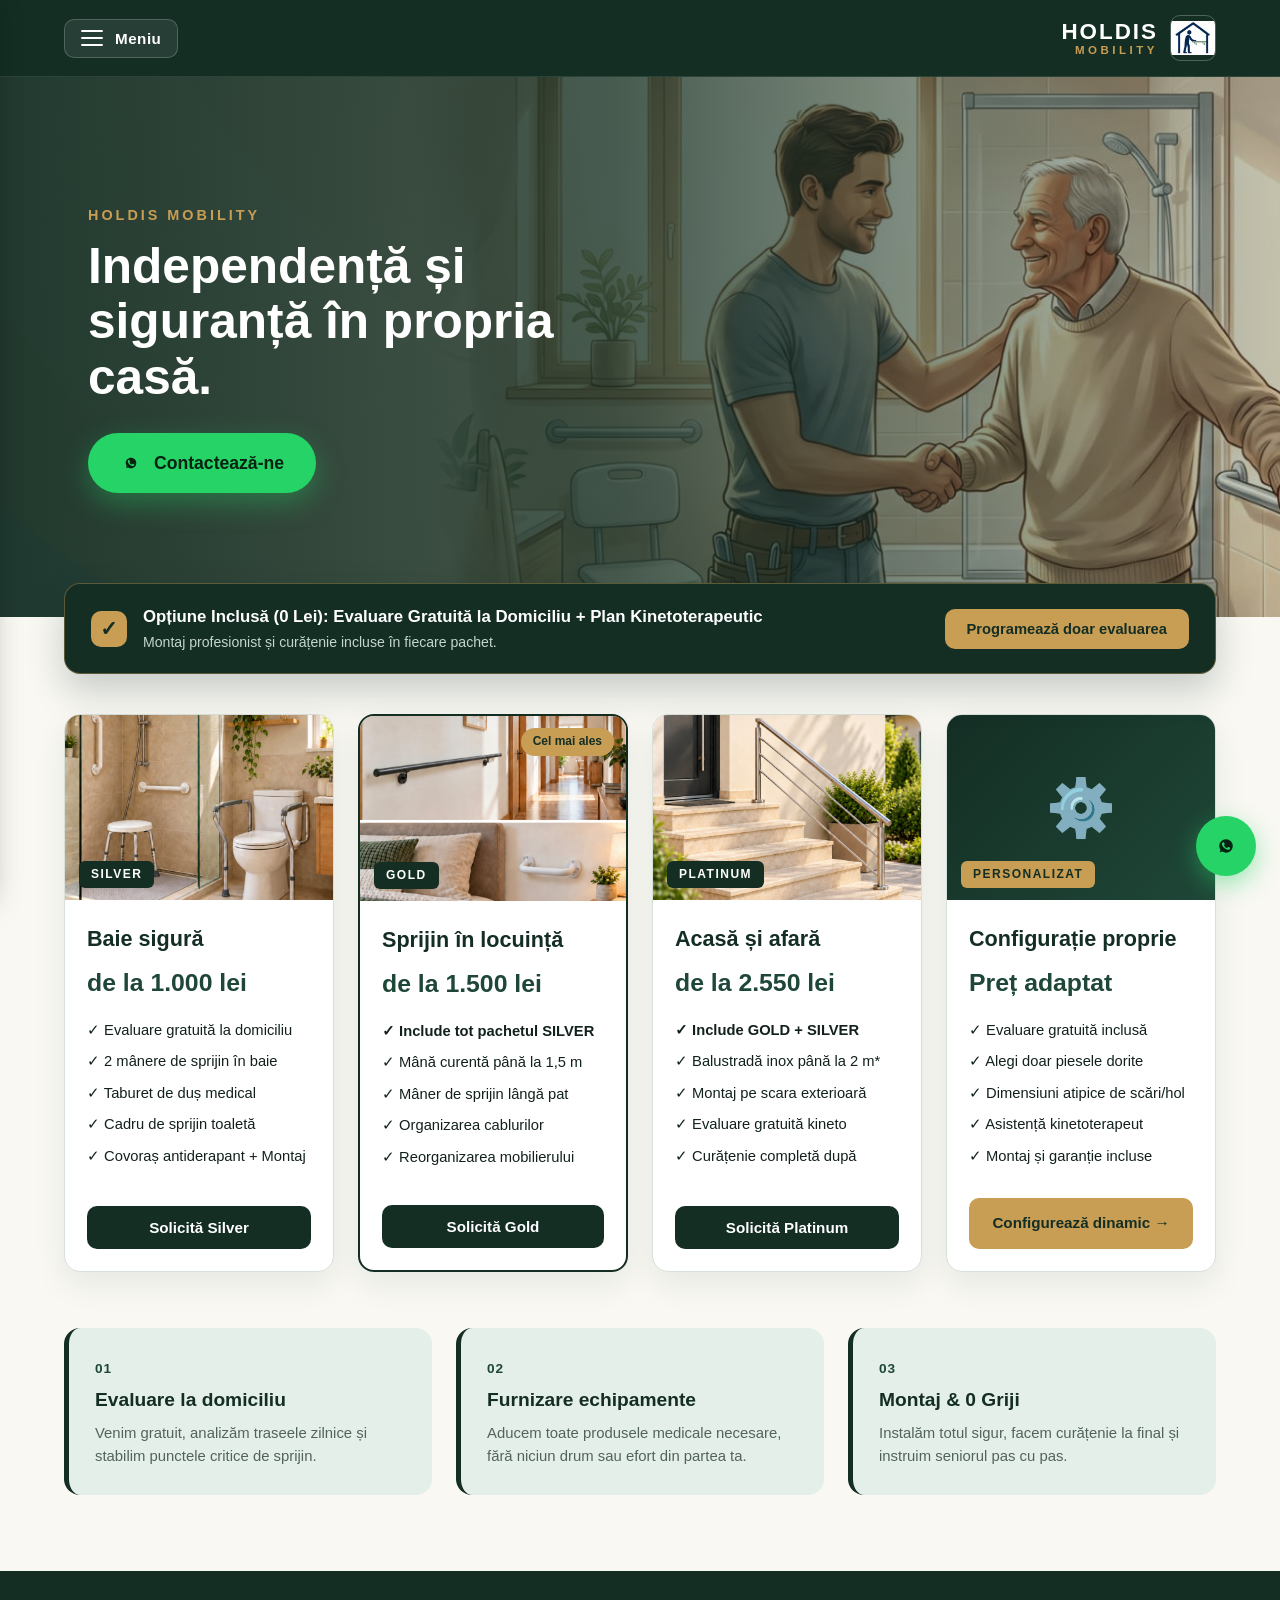
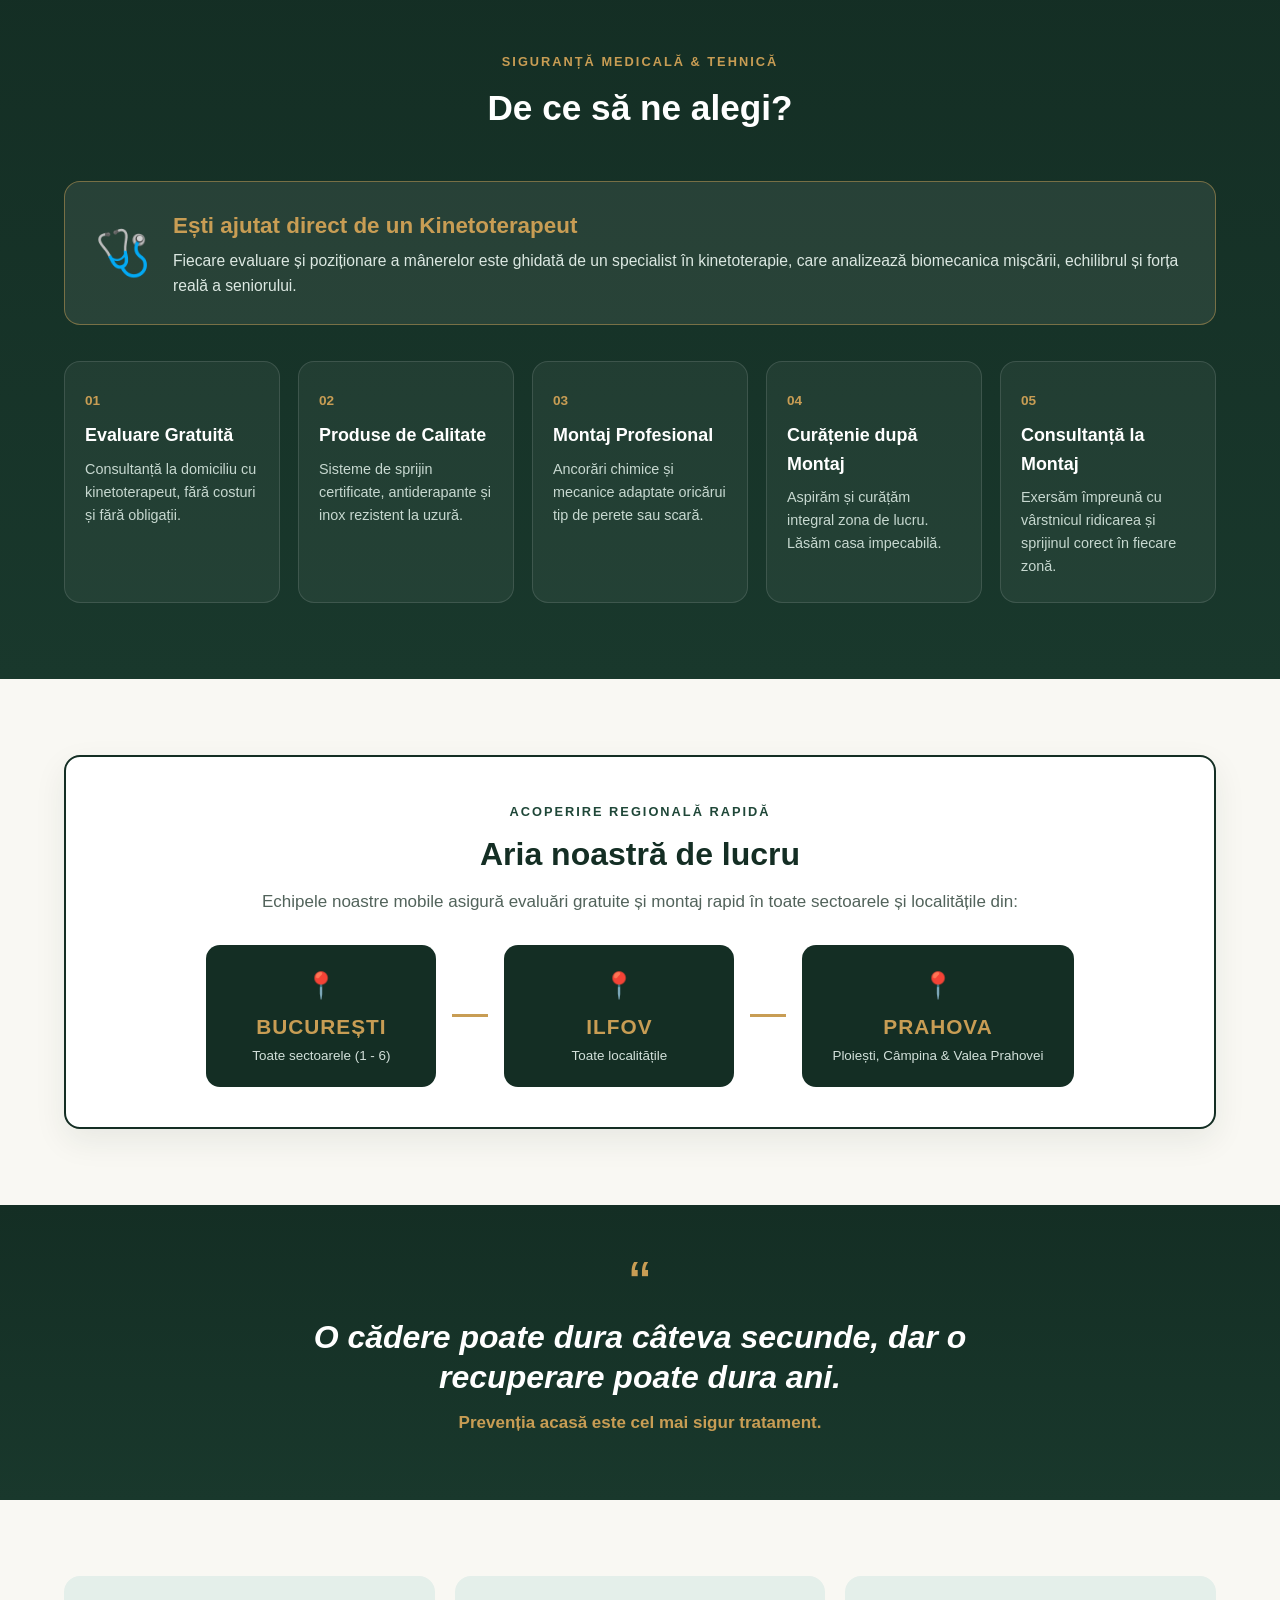
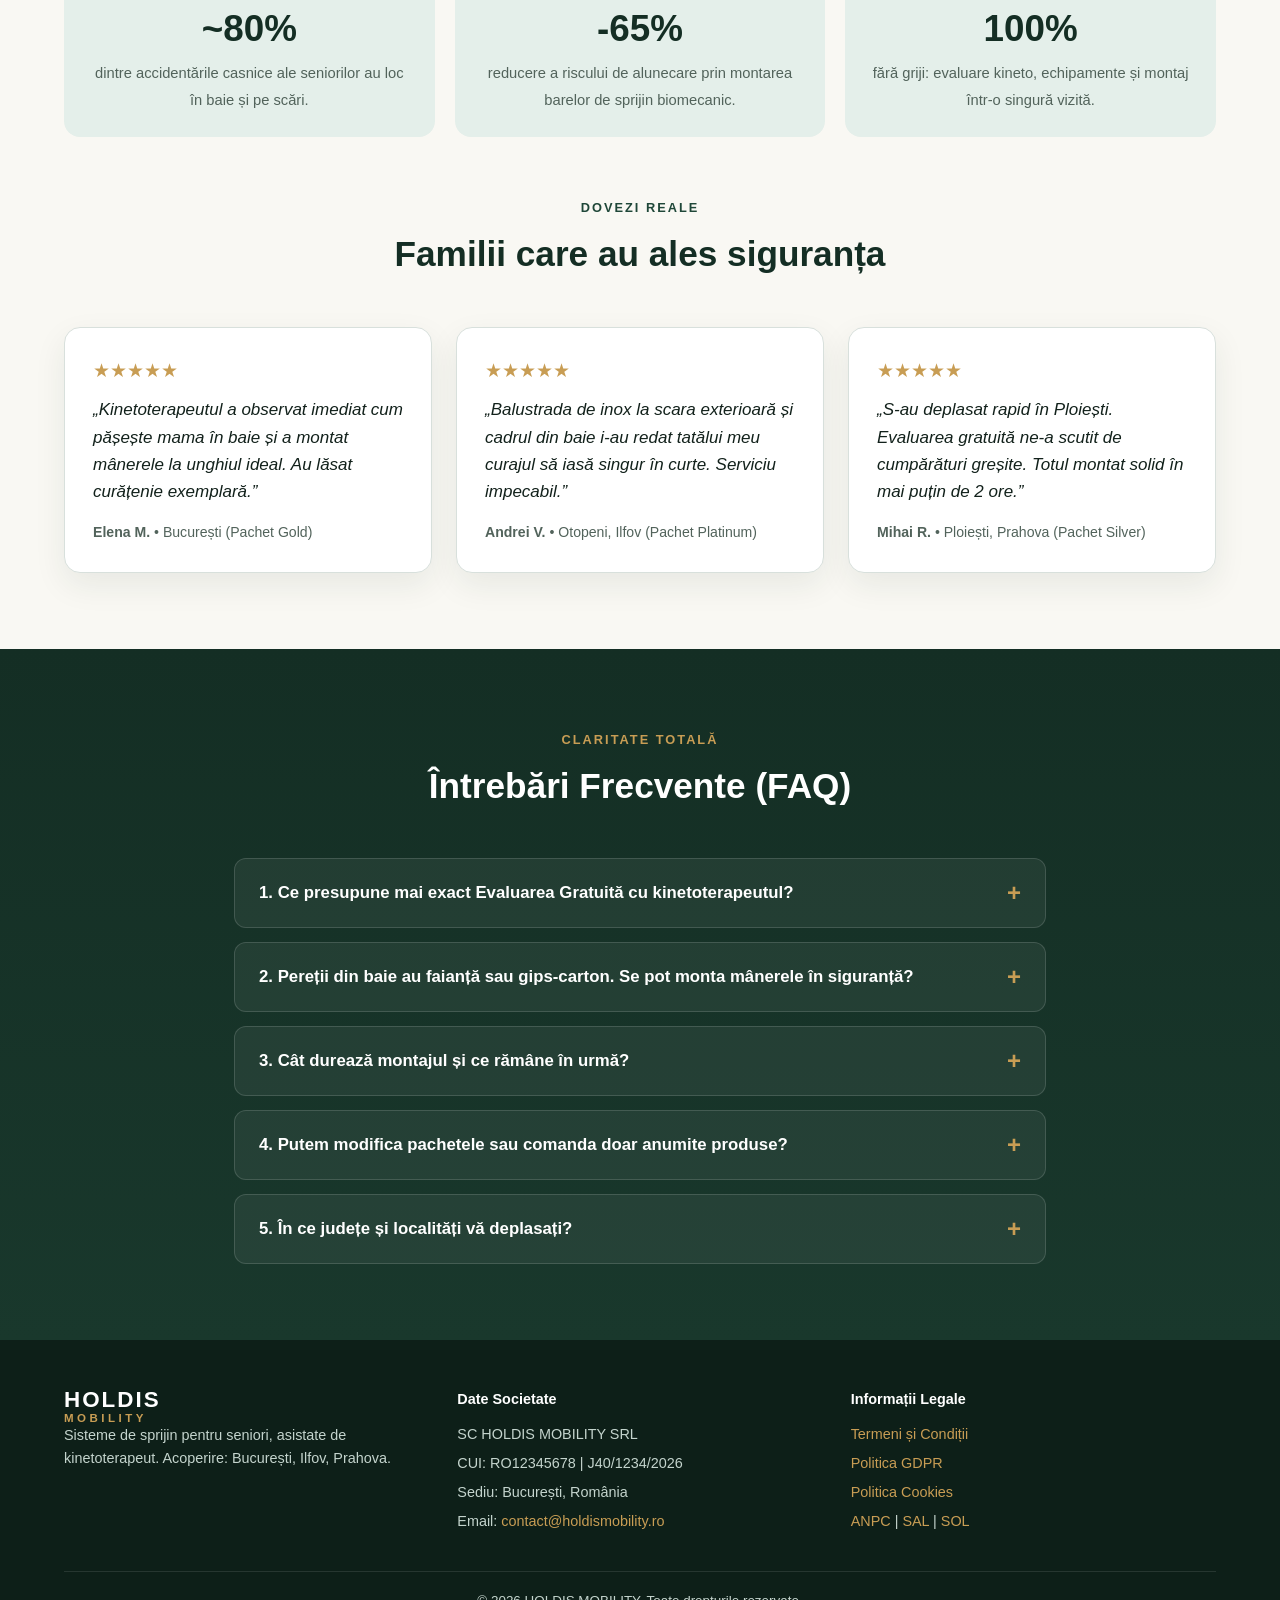
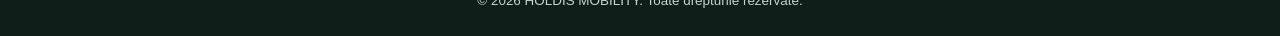
==== index.html @ 754945f5 "Add files via upload" ====
<!DOCTYPE html>
<html lang="ro">
<head>
    <meta charset="UTF-8">
    <meta name="viewport" content="width=device-width, initial-scale=1.0">
    <title>HOLDIS MOBILITY | Siguranță și Sprijin Acasă</title>
    <meta name="description" content="Sisteme de sprijin și siguranță pentru seniori în București, Ilfov și Prahova. Evaluare gratuită cu kinetoterapeut și montaj complet.">
    <link rel="stylesheet" href="style.css">
</head>
<body>

    <!-- HEADER: HAMBURGER IN STANGA, LOGO IN DREAPTA -->
    <header class="site-header">
        <div class="container header-inner">
            
            <!-- Stanga: Buton Meniu Hamburger -->
            <button type="button" class="hamburger-btn" id="menuToggleBtn" aria-label="Deschide meniul" onclick="toggleDrawerMenu()">
                <span class="ham-Lines">
                    <span></span>
                    <span></span>
                    <span></span>
                </span>
                <span class="ham-label">Meniu</span>
            </button>

            <!-- Dreapta: Logo Holdis Mobility -->
            <a href="index.html" class="brand-logo">
                <div class="logo-text">
                    <span class="logo-main">HOLDIS</span>
                    <span class="logo-sub">MOBILITY</span>
                </div>
                <img src="logo.png" alt="Logo HOLDIS MOBILITY" class="logo-img" onerror="this.src='https://placehold.co/96x96/142E24/F9F8F3?text=HM'">
            </a>

        </div>
    </header>

    <!-- DRAWER MENIU LATERAL (FARA SECTIUNEA PACHETE) -->
    <div class="drawer-overlay" id="drawerOverlay" onclick="toggleDrawerMenu()"></div>
    <aside class="side-drawer" id="sideDrawer" aria-hidden="true">
        <div class="drawer-header">
            <span class="drawer-title">Navigare</span>
            <button type="button" class="drawer-close" onclick="toggleDrawerMenu()" aria-label="Închide meniul">&times;</button>
        </div>
        <nav class="drawer-nav">
            <a href="index.html" class="active">Acasă</a>
            <a href="configurator.html">Configurare dinamică</a>
            <a href="comparatie.html">Tabel comparativ</a>
            <a href="#de-ce-noi" onclick="toggleDrawerMenu()">De ce noi?</a>
            <a href="#aria-lucru" onclick="toggleDrawerMenu()">Aria de acoperire</a>
            <a href="#faq" onclick="toggleDrawerMenu()">Întrebări frecvente (FAQ)</a>
            <a href="legal.html">Informații legale & GDPR</a>
        </nav>
        <div class="drawer-footer">
            <a href="https://wa.me/40722000000?text=Bun%C4%83%20ziua!%20Doresc%20informa%C8%9Bii%20despre%20serviciile%20Holdis%20Mobility." target="_blank" rel="noopener" class="btn-whatsapp-full">
                💬 Scrie-ne pe WhatsApp
            </a>
            <a href="mailto:contact@holdismobility.ro" class="drawer-mail">✉ contact@holdismobility.ro</a>
        </div>
    </aside>

    <!-- HERO SECTION: POZA COVER + TEXT STANGA + BUTON WHATSAPP SUB HOLDIS MOBILITY -->
    <section class="hero-cover" style="background-image: url('banner-senior.jpg'), url('https://images.unsplash.com/photo-1581579438747-1dc8d17bbce4?auto=format&fit=crop&w=1600&q=80');">
        <div class="hero-overlay">
            <div class="container hero-content-left">
                <span class="hero-kicker">HOLDIS MOBILITY</span>
                <h1>Independență și siguranță în propria casă.</h1>
                <div class="hero-cta-wrap">
                    <a href="https://wa.me/40722000000?text=Bun%C4%83%20ziua!%20V%C4%83%20contactez%20de%20pe%20site-ul%20Holdis%20Mobility%20pentru%20o%20evaluare." target="_blank" rel="noopener" class="btn-hero-whatsapp">
                        <svg viewBox="0 0 24 24" width="22" height="22" fill="currentColor"><path d="M12.031 6.172c-3.181 0-5.767 2.586-5.768 5.766-.001 1.298.38 2.27 1.019 3.287l-.582 2.128 2.182-.573c.978.58 1.911.928 3.145.929 3.178 0 5.767-2.587 5.768-5.766.001-3.187-2.575-5.77-5.764-5.771zm3.392 8.244c-.144.405-.837.774-1.17.824-.299.045-.677.063-1.092-.069-.252-.08-.575-.187-.988-.365-1.739-.751-2.874-2.502-2.961-2.617-.087-.116-.708-.94-.708-1.793s.448-1.273.607-1.446c.159-.173.346-.217.462-.217l.332.006c.106.005.249-.04.39.298.144.347.491 1.2.534 1.287.043.087.072.188.014.304-.058.116-.087.188-.173.289l-.26.304c-.087.086-.177.18-.076.354.101.174.449.741.964 1.201.662.591 1.221.774 1.394.86s.274.072.376-.043c.101-.116.433-.506.549-.68.116-.173.231-.145.39-.087s1.011.477 1.184.564.289.13.332.202c.045.072.045.419-.1.824z"/></svg>
                        Contactează-ne
                    </a>
                </div>
            </div>
        </div>
    </section>

    <!-- PACHETE DE SERVICII (DIRECT SUB HERO) -->
    <section id="pachete-acasa" class="section section-cream">
        <div class="container">
            
            <!-- Bifa / Element de Valoare Adaugata: Evaluare Gratuita -->
            <div class="free-eval-value-bar">
                <label class="eval-toggle-label">
                    <input type="checkbox" checked disabled>
                    <span class="eval-checkmark">✓</span>
                    <div class="eval-text">
                        <strong>Opțiune Inclusă (0 Lei): Evaluare Gratuită la Domiciliu + Plan Kinetoterapeutic</strong>
                        <span>Montaj profesionist și curățenie incluse în fiecare pachet.</span>
                    </div>
                </label>
                <button type="button" class="btn-eval-trigger" onclick="openQuickEvalModal()">
                    Programează doar evaluarea
                </button>
            </div>

            <!-- Grid 4 Pachete: Silver, Gold, Platinum + Pachet Personalizat -->
            <div class="packages-grid-4">
                
                <!-- SILVER -->
                <article class="pkg-card">
                    <div class="pkg-img-box">
                        <img src="pachet-silver.jpg" alt="Pachet Silver Baie" onerror="this.src='https://placehold.co/500x320/142E24/F9F8F3?text=SILVER+-+Baie+Sigura'">
                        <span class="pkg-badge">SILVER</span>
                    </div>
                    <div class="pkg-content">
                        <h3>Baie sigură</h3>
                        <div class="pkg-price">de la 1.000 lei</div>
                        <ul class="pkg-list">
                            <li>✓ Evaluare gratuită la domiciliu</li>
                            <li>✓ 2 mânere de sprijin în baie</li>
                            <li>✓ Taburet de duș medical</li>
                            <li>✓ Cadru de sprijin toaletă</li>
                            <li>✓ Covoraș antiderapant + Montaj</li>
                        </ul>
                        <button type="button" class="btn-pkg-select" onclick="triggerPackageInterest('Pachet SILVER (1.000 lei)')">
                            Solicită Silver
                        </button>
                    </div>
                </article>

                <!-- GOLD -->
                <article class="pkg-card pkg-featured">
                    <div class="pkg-ribbon">Cel mai ales</div>
                    <div class="pkg-img-box">
                        <img src="pachet-gold.jpg" alt="Pachet Gold Locuință" onerror="this.src='https://placehold.co/500x320/1F4738/F9F8F3?text=GOLD+-+Interior+Complet'">
                        <span class="pkg-badge">GOLD</span>
                    </div>
                    <div class="pkg-content">
                        <h3>Sprijin în locuință</h3>
                        <div class="pkg-price">de la 1.500 lei</div>
                        <ul class="pkg-list">
                            <li><strong>✓ Include tot pachetul SILVER</strong></li>
                            <li>✓ Mână curentă până la 1,5 m</li>
                            <li>✓ Mâner de sprijin lângă pat</li>
                            <li>✓ Organizarea cablurilor</li>
                            <li>✓ Reorganizarea mobilierului</li>
                        </ul>
                        <button type="button" class="btn-pkg-select" onclick="triggerPackageInterest('Pachet GOLD (1.500 lei)')">
                            Solicită Gold
                        </button>
                    </div>
                </article>

                <!-- PLATINUM -->
                <article class="pkg-card">
                    <div class="pkg-img-box">
                        <img src="pachet-platinum.jpg" alt="Pachet Platinum Exterior" onerror="this.src='https://placehold.co/500x320/142E24/F9F8F3?text=PLATINUM+-+Casa+%2B+Exterior'">
                        <span class="pkg-badge">PLATINUM</span>
                    </div>
                    <div class="pkg-content">
                        <h3>Acasă și afară</h3>
                        <div class="pkg-price">de la 2.550 lei</div>
                        <ul class="pkg-list">
                            <li><strong>✓ Include GOLD + SILVER</strong></li>
                            <li>✓ Balustradă inox până la 2 m*</li>
                            <li>✓ Montaj pe scara exterioară</li>
                            <li>✓ Evaluare gratuită kineto</li>
                            <li>✓ Curățenie completă după</li>
                        </ul>
                        <button type="button" class="btn-pkg-select" onclick="triggerPackageInterest('Pachet PLATINUM (2.550 lei)')">
                            Solicită Platinum
                        </button>
                    </div>
                </article>

                <!-- PACHET PERSONALIZAT (NOU) -->
                <article class="pkg-card pkg-custom-card">
                    <div class="pkg-img-box pkg-custom-visual">
                        <div class="custom-icon-large">⚙️</div>
                        <span class="pkg-badge badge-gold">PERSONALIZAT</span>
                    </div>
                    <div class="pkg-content">
                        <h3>Configurație proprie</h3>
                        <div class="pkg-price">Preț adaptat</div>
                        <ul class="pkg-list">
                            <li>✓ Evaluare gratuită inclusă</li>
                            <li>✓ Alegi doar piesele dorite</li>
                            <li>✓ Dimensiuni atipice de scări/hol</li>
                            <li>✓ Asistență kinetoterapeut</li>
                            <li>✓ Montaj și garanție incluse</li>
                        </ul>
                        <a href="configurator.html" class="btn-pkg-custom">
                            Configurează dinamic →
                        </a>
                    </div>
                </article>

            </div>

            <!-- PASII DE LUCRU (FARA NICIUN TEXT DEASUPRA PASILOR, CONFORM CERINTEI) -->
            <div class="steps-clean-grid">
                <div class="step-clean-box">
                    <span class="step-clean-number">01</span>
                    <h4>Evaluare la domiciliu</h4>
                    <p>Venim gratuit, analizăm traseele zilnice și stabilim punctele critice de sprijin.</p>
                </div>
                <div class="step-clean-box">
                    <span class="step-clean-number">02</span>
                    <h4>Furnizare echipamente</h4>
                    <p>Aducem toate produsele medicale necesare, fără niciun drum sau efort din partea ta.</p>
                </div>
                <div class="step-clean-box">
                    <span class="step-clean-number">03</span>
                    <h4>Montaj & 0 Griji</h4>
                    <p>Instalăm totul sigur, facem curățenie la final și instruim seniorul pas cu pas.</p>
                </div>
            </div>

        </div>
    </section>

    <!-- SECTIUNEA: DE CE NOI? (FUNDAL FOREST GREEN INCHIS + MENTIUNE EXPLICITA KINETOTERAPEUT) -->
    <section id="de-ce-noi" class="section section-forest">
        <div class="container">
            <div class="section-head-light">
                <span class="kicker-gold">SIGURANȚĂ MEDICALĂ & TEHNICĂ</span>
                <h2>De ce să ne alegi?</h2>
            </div>

            <!-- Highlight Explicit Kinetoterapeut -->
            <div class="kineto-highlight-banner">
                <div class="kineto-icon">🩺</div>
                <div class="kineto-info">
                    <h3>Ești ajutat direct de un Kinetoterapeut</h3>
                    <p>Fiecare evaluare și poziționare a mânerelor este ghidată de un specialist în kinetoterapie, care analizează biomecanica mișcării, echilibrul și forța reală a seniorului.</p>
                </div>
            </div>

            <div class="why-grid-5">
                <div class="why-forest-card">
                    <span class="why-num">01</span>
                    <h4>Evaluare Gratuită</h4>
                    <p>Consultanță la domiciliu cu kinetoterapeut, fără costuri și fără obligații.</p>
                </div>
                <div class="why-forest-card">
                    <span class="why-num">02</span>
                    <h4>Produse de Calitate</h4>
                    <p>Sisteme de sprijin certificate, antiderapante și inox rezistent la uzură.</p>
                </div>
                <div class="why-forest-card">
                    <span class="why-num">03</span>
                    <h4>Montaj Profesional</h4>
                    <p>Ancorări chimice și mecanice adaptate oricărui tip de perete sau scară.</p>
                </div>
                <div class="why-forest-card">
                    <span class="why-num">04</span>
                    <h4>Curățenie după Montaj</h4>
                    <p>Aspirăm și curățăm integral zona de lucru. Lăsăm casa impecabilă.</p>
                </div>
                <div class="why-forest-card">
                    <span class="why-num">05</span>
                    <h4>Consultanță la Montaj</h4>
                    <p>Exersăm împreună cu vârstnicul ridicarea și sprijinul corect în fiecare zonă.</p>
                </div>
            </div>
        </div>
    </section>

    <!-- SECTIUNEA: ARIA DE LUCRU (FORMAT VIZUAL DEDICAT: BUCURESTI - ILFOV - PRAHOVA) -->
    <section id="aria-lucru" class="section section-cream">
        <div class="container">
            <div class="coverage-showcase">
                <div class="coverage-text">
                    <span class="kicker-forest">ACOPERIRE REGIONALĂ RAPIDĂ</span>
                    <h2>Aria noastră de lucru</h2>
                    <p>Echipele noastre mobile asigură evaluări gratuite și montaj rapid în toate sectoarele și localitățile din:</p>
                </div>
                <div class="coverage-badges">
                    <div class="city-card">
                        <span class="city-pin">📍</span>
                        <strong>BUCUREȘTI</strong>
                        <small>Toate sectoarele (1 - 6)</small>
                    </div>
                    <div class="city-connector"></div>
                    <div class="city-card">
                        <span class="city-pin">📍</span>
                        <strong>ILFOV</strong>
                        <small>Toate localitățile</small>
                    </div>
                    <div class="city-connector"></div>
                    <div class="city-card">
                        <span class="city-pin">📍</span>
                        <strong>PRAHOVA</strong>
                        <small>Ploiești, Câmpina & Valea Prahovei</small>
                    </div>
                </div>
            </div>
        </div>
    </section>

    <!-- CITAT RELEVANT (FOREST GREEN) -->
    <section class="quote-section section-forest">
        <div class="container quote-inner">
            <span class="quote-mark">“</span>
            <blockquote>
                O cădere poate dura câteva secunde, dar o recuperare poate dura ani.
            </blockquote>
            <p class="quote-sub">Prevenția acasă este cel mai sigur tratament.</p>
        </div>
    </section>

    <!-- DOVEZI / STUDII & RECENZII (CREM) -->
    <section class="section section-cream">
        <div class="container">
            
            <!-- Dovezi / Date Studii -->
            <div class="evidence-strip">
                <div class="evidence-item">
                    <strong>~80%</strong>
                    <span>dintre accidentările casnice ale seniorilor au loc în baie și pe scări.</span>
                </div>
                <div class="evidence-item">
                    <strong>-65%</strong>
                    <span>reducere a riscului de alunecare prin montarea barelor de sprijin biomecanic.</span>
                </div>
                <div class="evidence-item">
                    <strong>100%</strong>
                    <span>fără griji: evaluare kineto, echipamente și montaj într-o singură vizită.</span>
                </div>
            </div>

            <div class="section-head-dark">
                <span class="kicker-forest">DOVEZI REALE</span>
                <h2>Familii care au ales siguranța</h2>
            </div>

            <div class="reviews-grid-3">
                <article class="rev-card">
                    <div class="rev-stars">★★★★★</div>
                    <p>„Kinetoterapeutul a observat imediat cum pășește mama în baie și a montat mânerele la unghiul ideal. Au lăsat curățenie exemplară.”</p>
                    <div class="rev-meta"><strong>Elena M.</strong> • București (Pachet Gold)</div>
                </article>
                <article class="rev-card">
                    <div class="rev-stars">★★★★★</div>
                    <p>„Balustrada de inox la scara exterioară și cadrul din baie i-au redat tatălui meu curajul să iasă singur în curte. Serviciu impecabil.”</p>
                    <div class="rev-meta"><strong>Andrei V.</strong> • Otopeni, Ilfov (Pachet Platinum)</div>
                </article>
                <article class="rev-card">
                    <div class="rev-stars">★★★★★</div>
                    <p>„S-au deplasat rapid în Ploiești. Evaluarea gratuită ne-a scutit de cumpărături greșite. Totul montat solid în mai puțin de 2 ore.”</p>
                    <div class="rev-meta"><strong>Mihai R.</strong> • Ploiești, Prahova (Pachet Silver)</div>
                </article>
            </div>

        </div>
    </section>

    <!-- FAQ - INTREBARI FRECVENTE CU RASPUNSURI EXTINSE (FOREST GREEN) -->
    <section id="faq" class="section section-forest">
        <div class="container faq-container">
            <div class="section-head-light">
                <span class="kicker-gold">CLARITATE TOTALĂ</span>
                <h2>Întrebări Frecvente (FAQ)</h2>
            </div>

            <div class="faq-accordion">
                
                <div class="faq-item">
                    <button type="button" class="faq-question" onclick="toggleFaq(this)">
                        <span>1. Ce presupune mai exact Evaluarea Gratuită cu kinetoterapeutul?</span>
                        <span class="faq-icon">+</span>
                    </button>
                    <div class="faq-answer">
                        <p>Un specialist cu experiență în kinetoterapie se deplasează gratuit la domiciliul beneficiarului (în București, Ilfov sau Prahova). Acesta evaluează gradul de mobilitate al persoanei, punctele de sprijin necesare la ridicare/așezare și structura pereților. La finalul vizitei, primiți planul exact de amplasare și oferta finală fermă, fără nicio obligație de achiziție.</p>
                    </div>
                </div>

                <div class="faq-item">
                    <button type="button" class="faq-question" onclick="toggleFaq(this)">
                        <span>2. Pereții din baie au faianță sau gips-carton. Se pot monta mânerele în siguranță?</span>
                        <span class="faq-icon">+</span>
                    </button>
                    <div class="faq-answer">
                        <p>Da. Folosim carote diamantate pentru a găuri faianța sau gresia fără a o fisura, iar în funcție de structura din spate (beton, cărămidă cu goluri, BCA sau gips-carton ranforsat) utilizăm ancore chimice sau dibluri speciale de mare tonaj, testate la tracțiune intensă.</p>
                    </div>
                </div>

                <div class="faq-item">
                    <button type="button" class="faq-question" onclick="toggleFaq(this)">
                        <span>3. Cât durează montajul și ce rămâne în urmă?</span>
                        <span class="faq-icon">+</span>
                    </button>
                    <div class="faq-answer">
                        <p>Un pachet Silver sau Gold se montează de regulă în 1,5 – 3 ore. Echipa noastră folosește aspiratoare profesionale în timpul găuririi și realizează curățenia completă la final. Baia și restul locuinței rămân curate și pot fi folosite imediat.</p>
                    </div>
                </div>

                <div class="faq-item">
                    <button type="button" class="faq-question" onclick="toggleFaq(this)">
                        <span>4. Putem modifica pachetele sau comanda doar anumite produse?</span>
                        <span class="faq-icon">+</span>
                    </button>
                    <div class="faq-answer">
                        <p>Desigur. Pe lângă pachetele Silver, Gold și Platinum, aveți la dispoziție Pachetul Personalizat și pagina noastră de Configurare Dinamică, unde puteți selecta exact cantitatea și tipul elementelor dorite (de exemplu, doar 3 mânere de baie și o balustradă exterioară).</p>
                    </div>
                </div>

                <div class="faq-item">
                    <button type="button" class="faq-question" onclick="toggleFaq(this)">
                        <span>5. În ce județe și localități vă deplasați?</span>
                        <span class="faq-icon">+</span>
                    </button>
                    <div class="faq-answer">
                        <p>Acoperim integral municipiul București (toate sectoarele), județul Ilfov și județul Prahova (inclusiv Ploiești, Câmpina, Breaza, Sinaia și localitățile limitrofe).</p>
                    </div>
                </div>

            </div>
        </div>
    </section>

    <!-- MODAL RAPID PENTRU CERERE PACHET / EVALUARE -->
    <div class="modal-backdrop" id="quickRequestModal" aria-hidden="true">
        <div class="modal-card">
            <button type="button" class="modal-close-x" onclick="closeQuickEvalModal()">&times;</button>
            <span class="kicker-forest" id="modalSelectedPkgLabel">EVALUARE GRATUITĂ</span>
            <h3>Lasă-ne datele de contact</h3>
            <p>Completează numele și numărul de telefon pentru programare.</p>
            <form id="quickContactForm">
                <input type="hidden" id="quickChosenOption" value="Evaluare Gratuită">
                <div class="form-field">
                    <label for="qNume">Nume și prenume *</label>
                    <input type="text" id="qNume" required placeholder="Ex: Popescu Andrei">
                </div>
                <div class="form-field">
                    <label for="qTelefon">Telefon *</label>
                    <input type="tel" id="qTelefon" required placeholder="Ex: 0722 000 000">
                </div>
                <div class="form-field">
                    <label for="qZona">Zona (București / Ilfov / Prahova) *</label>
                    <input type="text" id="qZona" required placeholder="Ex: Sector 2, București">
                </div>
                <button type="submit" class="btn-submit-forest">Trimite solicitarea</button>
            </form>
        </div>
    </div>

    <!-- POP-UP CENTRAL "MULTUMIM, VA VOM CAUTA IN SCURT TIMP" -->
    <div class="modal-backdrop" id="thankYouModal" aria-hidden="true">
        <div class="modal-card thank-you-card">
            <div class="ty-check-circle">✓</div>
            <h3>Mulțumim, vă vom căuta în scurt timp</h3>
            <p>Solicitarea dumneavoastră a fost înregistrată. Un specialist Holdis Mobility vă va contacta telefonic.</p>
            <button type="button" class="btn-submit-forest" onclick="closeThankYouModal()">Închide</button>
        </div>
    </div>

    <!-- WIDGET WHATSAPP FIX DREAPTA-JOS -->
    <a href="https://wa.me/40722000000?text=Bun%C4%83%20ziua!%20Doresc%20mai%20multe%20detalii%20despre%20Holdis%20Mobility." class="whatsapp-float" target="_blank" rel="noopener" aria-label="Contactează-ne pe WhatsApp">
        <svg viewBox="0 0 24 24" width="28" height="28" fill="currentColor"><path d="M12.031 6.172c-3.181 0-5.767 2.586-5.768 5.766-.001 1.298.38 2.27 1.019 3.287l-.582 2.128 2.182-.573c.978.58 1.911.928 3.145.929 3.178 0 5.767-2.587 5.768-5.766.001-3.187-2.575-5.77-5.764-5.771zm3.392 8.244c-.144.405-.837.774-1.17.824-.299.045-.677.063-1.092-.069-.252-.08-.575-.187-.988-.365-1.739-.751-2.874-2.502-2.961-2.617-.087-.116-.708-.94-.708-1.793s.448-1.273.607-1.446c.159-.173.346-.217.462-.217l.332.006c.106.005.249-.04.39.298.144.347.491 1.2.534 1.287.043.087.072.188.014.304-.058.116-.087.188-.173.289l-.26.304c-.087.086-.177.18-.076.354.101.174.449.741.964 1.201.662.591 1.221.774 1.394.86s.274.072.376-.043c.101-.116.433-.506.549-.68.116-.173.231-.145.39-.087s1.011.477 1.184.564.289.13.332.202c.045.072.045.419-.1.824z"/></svg>
        <span class="wa-tooltip">WhatsApp Direct</span>
    </a>

    <!-- FOOTER LEGAL ROMANIA -->
    <footer class="site-footer">
        <div class="container">
            <div class="footer-grid">
                <div class="footer-col">
                    <div class="logo-text footer-logo-text">
                        <span class="logo-main">HOLDIS</span>
                        <span class="logo-sub">MOBILITY</span>
                    </div>
                    <p>Sisteme de sprijin pentru seniori, asistate de kinetoterapeut. Acoperire: București, Ilfov, Prahova.</p>
                </div>
                <div class="footer-col">
                    <h4>Date Societate</h4>
                    <ul class="footer-list">
                        <li>SC HOLDIS MOBILITY SRL</li>
                        <li>CUI: RO12345678 | J40/1234/2026</li>
                        <li>Sediu: București, România</li>
                        <li>Email: <a href="mailto:contact@holdismobility.ro">contact@holdismobility.ro</a></li>
                    </ul>
                </div>
                <div class="footer-col">
                    <h4>Informații Legale</h4>
                    <ul class="footer-list">
                        <li><a href="legal.html#termeni">Termeni și Condiții</a></li>
                        <li><a href="legal.html#gdpr">Politica GDPR</a></li>
                        <li><a href="legal.html#cookies">Politica Cookies</a></li>
                        <li><a href="https://anpc.ro/" target="_blank" rel="noopener">ANPC</a> | <a href="https://anpc.ro/ce-este-sal/" target="_blank" rel="noopener">SAL</a> | <a href="https://ec.europa.eu/consumers/odr" target="_blank" rel="noopener">SOL</a></li>
                    </ul>
                </div>
            </div>
            <div class="footer-bottom">
                &copy; <span class="currentYear"></span> HOLDIS MOBILITY. Toate drepturile rezervate.
            </div>
        </div>
    </footer>

    <script src="script.js"></script>
</body>
</html>
---- style.css ----
/* ==========================================================================
   PALETA FOREST GREEN & CREM / ALB (HOLDIS MOBILITY)
   ========================================================================== */
:root {
    --forest-dark: #142E24;      /* Forest Green profund pentru sectiuni de contrast */
    --forest-mid: #1F4738;       /* Forest Green secundar */
    --forest-light: #E4EFEA;     /* Ton deschis de salvie/verde */
    --cream-bg: #F9F8F3;         /* Crem cald si luminos */
    --white: #FFFFFF;
    --gold-accent: #C89D54;      /* Accent cald nobil */
    --whatsapp-green: #25D366;
    --text-dark: #12211B;
    --text-muted: #52635B;
    --border-soft: #D8E0DC;
    --radius: 16px;
    --shadow-soft: 0 12px 32px rgba(20, 46, 36, 0.08);
}

* {
    box-sizing: border-box;
    margin: 0;
    padding: 0;
}

html {
    scroll-behavior: smooth;
}

body {
    font-family: -apple-system, BlinkMacSystemFont, "Segoe UI", Roboto, Helvetica, Arial, sans-serif;
    background-color: var(--cream-bg);
    color: var(--text-dark);
    line-height: 1.6;
    font-size: 17px;
}

.container {
    max-width: 1200px;
    margin: 0 auto;
    padding: 0 24px;
}

/* ==========================================================================
   HEADER: HAMBURGER IN STANGA, LOGO IN DREAPTA
   ========================================================================== */
.site-header {
    background-color: var(--forest-dark);
    color: var(--white);
    position: sticky;
    top: 0;
    z-index: 200;
    border-bottom: 1px solid rgba(255, 255, 255, 0.1);
}

.header-inner {
    display: flex;
    justify-content: space-between;
    align-items: center;
    height: 76px;
}

.hamburger-btn {
    display: inline-flex;
    align-items: center;
    gap: 12px;
    background: rgba(255, 255, 255, 0.08);
    border: 1px solid rgba(255, 255, 255, 0.2);
    color: var(--white);
    padding: 10px 16px;
    border-radius: 10px;
    cursor: pointer;
    transition: background 0.2s;
}

.hamburger-btn:hover {
    background: rgba(255, 255, 255, 0.18);
}

.ham-Lines {
    display: flex;
    flex-direction: column;
    gap: 5px;
    width: 22px;
}

.ham-Lines span {
    display: block;
    height: 2px;
    width: 100%;
    background-color: var(--white);
    border-radius: 2px;
}

.ham-label {
    font-weight: 600;
    font-size: 0.95rem;
    letter-spacing: 0.5px;
}

.brand-logo {
    display: flex;
    align-items: center;
    gap: 12px;
    text-decoration: none;
    text-align: right;
}

.logo-text {
    display: flex;
    flex-direction: column;
    line-height: 1.05;
}

.logo-main {
    font-size: 1.4rem;
    font-weight: 800;
    letter-spacing: 2px;
    color: var(--white);
}

.logo-sub {
    font-size: 0.72rem;
    font-weight: 700;
    letter-spacing: 3.5px;
    color: var(--gold-accent);
}

.logo-img {
    width: 46px;
    height: 46px;
    border-radius: 10px;
    object-fit: contain;
    border: 1px solid rgba(255, 255, 255, 0.25);
}

/* ==========================================================================
   SIDE DRAWER MENU
   ========================================================================== */
.drawer-overlay {
    position: fixed;
    inset: 0;
    background: rgba(10, 24, 19, 0.65);
    z-index: 300;
    display: none;
}

.drawer-overlay.open {
    display: block;
}

.side-drawer {
    position: fixed;
    top: 0;
    left: -320px;
    width: 300px;
    height: 100vh;
    background-color: var(--forest-dark);
    color: var(--white);
    z-index: 350;
    padding: 28px 24px;
    display: flex;
    flex-direction: column;
    transition: left 0.3s ease;
    box-shadow: 8px 0 30px rgba(0, 0, 0, 0.35);
}

.side-drawer.open {
    left: 0;
}

.drawer-header {
    display: flex;
    justify-content: space-between;
    align-items: center;
    padding-bottom: 20px;
    border-bottom: 1px solid rgba(255, 255, 255, 0.12);
}

.drawer-title {
    font-size: 0.85rem;
    text-transform: uppercase;
    letter-spacing: 2px;
    color: var(--gold-accent);
    font-weight: 700;
}

.drawer-close {
    background: none;
    border: none;
    color: var(--white);
    font-size: 2rem;
    cursor: pointer;
    line-height: 1;
}

.drawer-nav {
    display: flex;
    flex-direction: column;
    gap: 8px;
    margin-top: 24px;
    flex-grow: 1;
}

.drawer-nav a {
    color: #E2ECE8;
    text-decoration: none;
    font-size: 1.05rem;
    font-weight: 600;
    padding: 12px 14px;
    border-radius: 10px;
    transition: background 0.2s;
}

.drawer-nav a:hover,
.drawer-nav a.active {
    background-color: var(--forest-mid);
    color: var(--white);
}

.drawer-footer {
    border-top: 1px solid rgba(255, 255, 255, 0.12);
    padding-top: 20px;
    display: flex;
    flex-direction: column;
    gap: 12px;
}

.btn-whatsapp-full {
    display: block;
    text-align: center;
    background-color: var(--whatsapp-green);
    color: #092413;
    font-weight: 700;
    text-decoration: none;
    padding: 12px;
    border-radius: 10px;
}

.drawer-mail {
    color: #B9CCC4;
    font-size: 0.88rem;
    text-decoration: none;
    text-align: center;
}

/* ==========================================================================
   HERO COVER CU TEXT IN STANGA & BUTON WHATSAPP
   ========================================================================== */
.hero-cover {
    position: relative;
    min-height: 540px;
    background-size: cover;
    background-position: center;
    display: flex;
    align-items: center;
}

.hero-overlay {
    width: 100%;
    min-height: 540px;
    display: flex;
    align-items: center;
    background: linear-gradient(90deg, rgba(20, 46, 36, 0.94) 0%, rgba(20, 46, 36, 0.78) 48%, rgba(20, 46, 36, 0.25) 100%);
    padding: 64px 0;
}

.hero-content-left {
    max-width: 640px;
    margin-left: max(24px, calc((100vw - 1200px) / 2 + 24px));
    color: var(--white);
}

.hero-kicker {
    display: inline-block;
    font-size: 0.9rem;
    font-weight: 800;
    letter-spacing: 3px;
    color: var(--gold-accent);
    margin-bottom: 12px;
}

.hero-content-left h1 {
    font-size: 3.1rem;
    line-height: 1.12;
    font-weight: 800;
    margin-bottom: 28px;
}

.btn-hero-whatsapp {
    display: inline-flex;
    align-items: center;
    gap: 12px;
    background-color: var(--whatsapp-green);
    color: #082212;
    font-size: 1.1rem;
    font-weight: 800;
    padding: 16px 32px;
    border-radius: 50px;
    text-decoration: none;
    box-shadow: 0 10px 28px rgba(37, 211, 102, 0.35);
    transition: transform 0.2s, background-color 0.2s;
}

.btn-hero-whatsapp:hover {
    transform: translateY(-2px);
    background-color: #20bd5a;
}

/* ==========================================================================
   TRANZITII SECTIUNI: CREM vs FOREST GREEN
   ========================================================================== */
.section {
    padding: 76px 0;
}

.section-cream {
    background-color: var(--cream-bg);
    color: var(--text-dark);
}

.section-forest {
    background: linear-gradient(180deg, var(--forest-dark) 0%, #19382C 100%);
    color: var(--white);
}

.section-head-dark,
.section-head-light {
    text-align: center;
    max-width: 700px;
    margin: 0 auto 44px;
}

.section-head-dark h1,
.section-head-dark h2 {
    font-size: 2.2rem;
    color: var(--forest-dark);
    margin-top: 6px;
}

.section-head-light h2 {
    font-size: 2.2rem;
    color: var(--white);
    margin-top: 6px;
}

.kicker-forest {
    font-size: 0.8rem;
    font-weight: 800;
    letter-spacing: 2px;
    color: var(--forest-mid);
    text-transform: uppercase;
}

.kicker-gold {
    font-size: 0.8rem;
    font-weight: 800;
    letter-spacing: 2px;
    color: var(--gold-accent);
    text-transform: uppercase;
}

/* ==========================================================================
   PACHETE SUB HERO + BIFA EVALUARE GRATUITA
   ========================================================================== */
.free-eval-value-bar {
    background-color: var(--forest-dark);
    color: var(--white);
    padding: 20px 26px;
    border-radius: var(--radius);
    display: flex;
    justify-content: space-between;
    align-items: center;
    gap: 20px;
    flex-wrap: wrap;
    margin-top: -110px;
    margin-bottom: 40px;
    position: relative;
    z-index: 10;
    box-shadow: 0 16px 36px rgba(20, 46, 36, 0.22);
    border: 1px solid rgba(200, 157, 84, 0.4);
}

.eval-toggle-label {
    display: flex;
    align-items: center;
    gap: 16px;
}

.eval-toggle-label input {
    display: none;
}

.eval-checkmark {
    width: 36px;
    height: 36px;
    border-radius: 10px;
    background-color: var(--gold-accent);
    color: var(--forest-dark);
    font-weight: 900;
    font-size: 1.3rem;
    display: flex;
    align-items: center;
    justify-content: center;
    flex-shrink: 0;
}

.eval-text {
    display: flex;
    flex-direction: column;
}

.eval-text strong {
    font-size: 1.05rem;
}

.eval-text span {
    font-size: 0.88rem;
    color: #C5D6CE;
}

.btn-eval-trigger {
    background-color: var(--gold-accent);
    color: var(--forest-dark);
    border: none;
    padding: 12px 22px;
    border-radius: 10px;
    font-weight: 800;
    cursor: pointer;
    font-size: 0.92rem;
}

.packages-grid-4 {
    display: grid;
    grid-template-columns: repeat(auto-fit, minmax(260px, 1fr));
    gap: 24px;
    margin-bottom: 56px;
}

.pkg-card {
    background-color: var(--white);
    border-radius: var(--radius);
    border: 1px solid var(--border-soft);
    overflow: hidden;
    box-shadow: var(--shadow-soft);
    display: flex;
    flex-direction: column;
    position: relative;
}

.pkg-featured {
    border: 2px solid var(--forest-dark);
}

.pkg-ribbon {
    position: absolute;
    top: 12px;
    right: 12px;
    background-color: var(--gold-accent);
    color: var(--forest-dark);
    font-size: 0.75rem;
    font-weight: 800;
    padding: 4px 12px;
    border-radius: 20px;
    z-index: 2;
}

.pkg-img-box {
    height: 185px;
    position: relative;
    background-color: var(--forest-light);
}

.pkg-img-box img {
    width: 100%;
    height: 100%;
    object-fit: cover;
}

.pkg-custom-visual {
    background: linear-gradient(135deg, var(--forest-dark), var(--forest-mid));
    display: flex;
    align-items: center;
    justify-content: center;
}

.custom-icon-large {
    font-size: 3.5rem;
}

.pkg-badge {
    position: absolute;
    bottom: 12px;
    left: 14px;
    background-color: var(--forest-dark);
    color: var(--white);
    font-size: 0.75rem;
    font-weight: 800;
    letter-spacing: 1.5px;
    padding: 4px 12px;
    border-radius: 6px;
}

.badge-gold {
    background-color: var(--gold-accent);
    color: var(--forest-dark);
}

.pkg-content {
    padding: 22px;
    display: flex;
    flex-direction: column;
    flex-grow: 1;
}

.pkg-content h3 {
    font-size: 1.35rem;
    color: var(--forest-dark);
}

.pkg-price {
    font-size: 1.55rem;
    font-weight: 800;
    color: var(--forest-mid);
    margin: 6px 0 16px;
}

.pkg-list {
    list-style: none;
    margin-bottom: 22px;
    flex-grow: 1;
}

.pkg-list li {
    font-size: 0.92rem;
    margin-bottom: 8px;
    color: var(--text-dark);
}

.btn-pkg-select,
.btn-pkg-custom {
    width: 100%;
    padding: 13px;
    border-radius: 10px;
    font-weight: 700;
    font-size: 0.95rem;
    cursor: pointer;
    text-align: center;
    text-decoration: none;
    border: none;
    background-color: var(--forest-dark);
    color: var(--white);
    transition: background 0.2s;
}

.btn-pkg-custom {
    background-color: var(--gold-accent);
    color: var(--forest-dark);
}

.btn-pkg-select:hover {
    background-color: var(--forest-mid);
}

/* PASII FARA TEXT DEASUPRA */
.steps-clean-grid {
    display: grid;
    grid-template-columns: repeat(auto-fit, minmax(280px, 1fr));
    gap: 24px;
}

.step-clean-box {
    background-color: var(--forest-light);
    padding: 26px;
    border-radius: var(--radius);
    border-left: 5px solid var(--forest-dark);
}

.step-clean-number {
    font-size: 0.85rem;
    font-weight: 900;
    color: var(--forest-mid);
    letter-spacing: 1px;
}

.step-clean-box h4 {
    font-size: 1.2rem;
    color: var(--forest-dark);
    margin: 4px 0 6px;
}

.step-clean-box p {
    font-size: 0.93rem;
    color: var(--text-muted);
}

/* ==========================================================================
   DE CE NOI? (FOREST GREEN + KINETOTERAPEUT)
   ========================================================================== */
.kineto-highlight-banner {
    background: rgba(255, 255, 255, 0.08);
    border: 1px solid rgba(200, 157, 84, 0.5);
    border-radius: var(--radius);
    padding: 26px 30px;
    display: flex;
    align-items: center;
    gap: 22px;
    margin-bottom: 36px;
}

.kineto-icon {
    font-size: 2.8rem;
}

.kineto-info h3 {
    font-size: 1.4rem;
    color: var(--gold-accent);
    margin-bottom: 4px;
}

.kineto-info p {
    color: #DCE8E2;
    font-size: 0.98rem;
}

.why-grid-5 {
    display: grid;
    grid-template-columns: repeat(auto-fit, minmax(205px, 1fr));
    gap: 18px;
}

.why-forest-card {
    background: rgba(255, 255, 255, 0.05);
    border: 1px solid rgba(255, 255, 255, 0.12);
    padding: 24px 20px;
    border-radius: var(--radius);
}

.why-num {
    color: var(--gold-accent);
    font-weight: 800;
    font-size: 0.85rem;
}

.why-forest-card h4 {
    font-size: 1.12rem;
    margin: 8px 0;
}

.why-forest-card p {
    font-size: 0.9rem;
    color: #C7D8D0;
}

/* ==========================================================================
   ARIA DE LUCRU: BUCURESTI - ILFOV - PRAHOVA
   ========================================================================== */
.coverage-showcase {
    background-color: var(--white);
    border: 2px solid var(--forest-dark);
    border-radius: var(--radius);
    padding: 40px 32px;
    text-align: center;
    box-shadow: var(--shadow-soft);
}

.coverage-text h2 {
    font-size: 2rem;
    color: var(--forest-dark);
    margin: 4px 0 8px;
}

.coverage-text p {
    color: var(--text-muted);
    margin-bottom: 30px;
}

.coverage-badges {
    display: flex;
    align-items: center;
    justify-content: center;
    gap: 16px;
    flex-wrap: wrap;
}

.city-card {
    background-color: var(--forest-dark);
    color: var(--white);
    padding: 20px 30px;
    border-radius: 14px;
    min-width: 230px;
    display: flex;
    flex-direction: column;
    align-items: center;
}

.city-pin {
    font-size: 1.6rem;
    margin-bottom: 4px;
}

.city-card strong {
    font-size: 1.3rem;
    letter-spacing: 1px;
    color: var(--gold-accent);
}

.city-card small {
    color: #D2E0DA;
    font-size: 0.84rem;
    margin-top: 2px;
}

.city-connector {
    width: 36px;
    height: 3px;
    background-color: var(--gold-accent);
}

/* ==========================================================================
   CITAT, DOVEZI SI RECENZII
   ========================================================================== */
.quote-section {
    padding: 64px 0;
    text-align: center;
}

.quote-inner {
    max-width: 820px;
}

.quote-mark {
    font-size: 4rem;
    line-height: 0.5;
    color: var(--gold-accent);
    display: block;
    margin-bottom: 16px;
}

.quote-inner blockquote {
    font-size: 2rem;
    font-weight: 800;
    font-style: italic;
    line-height: 1.25;
    margin-bottom: 12px;
}

.quote-sub {
    color: var(--gold-accent);
    font-weight: 600;
}

.evidence-strip {
    display: grid;
    grid-template-columns: repeat(auto-fit, minmax(260px, 1fr));
    gap: 20px;
    margin-bottom: 56px;
}

.evidence-item {
    background-color: var(--forest-light);
    padding: 24px;
    border-radius: var(--radius);
    text-align: center;
}

.evidence-item strong {
    display: block;
    font-size: 2.3rem;
    color: var(--forest-dark);
    font-weight: 900;
}

.evidence-item span {
    font-size: 0.92rem;
    color: var(--text-muted);
}

.reviews-grid-3 {
    display: grid;
    grid-template-columns: repeat(auto-fit, minmax(300px, 1fr));
    gap: 24px;
}

.rev-card {
    background-color: var(--white);
    padding: 28px;
    border-radius: var(--radius);
    border: 1px solid var(--border-soft);
    box-shadow: var(--shadow-soft);
}

.rev-stars {
    color: var(--gold-accent);
    font-size: 1.2rem;
    margin-bottom: 10px;
}

.rev-card p {
    font-style: italic;
    margin-bottom: 16px;
}

.rev-meta {
    font-size: 0.88rem;
    color: var(--text-muted);
}

/* ==========================================================================
   FAQ ACCORDION
   ========================================================================== */
.faq-container {
    max-width: 860px;
}

.faq-accordion {
    display: flex;
    flex-direction: column;
    gap: 14px;
}

.faq-item {
    background: rgba(255, 255, 255, 0.06);
    border: 1px solid rgba(255, 255, 255, 0.14);
    border-radius: 12px;
    overflow: hidden;
}

.faq-question {
    width: 100%;
    background: none;
    border: none;
    color: var(--white);
    padding: 20px 24px;
    text-align: left;
    font-size: 1.05rem;
    font-weight: 700;
    display: flex;
    justify-content: space-between;
    align-items: center;
    cursor: pointer;
}

.faq-icon {
    font-size: 1.5rem;
    color: var(--gold-accent);
    margin-left: 16px;
}

.faq-answer {
    display: none;
    padding: 0 24px 20px;
    color: #D2E0DA;
    font-size: 0.96rem;
}

.faq-item.open .faq-answer {
    display: block;
}

/* ==========================================================================
   CONFIGURATOR DINAMIC
   ========================================================================== */
.dynamic-config-layout {
    display: grid;
    grid-template-columns: 1.35fr 0.85fr;
    gap: 30px;
    align-items: start;
}

.config-group-card {
    background-color: var(--white);
    border: 1px solid var(--border-soft);
    border-radius: var(--radius);
    padding: 26px;
    margin-bottom: 24px;
    box-shadow: var(--shadow-soft);
}

.config-group-card h3 {
    color: var(--forest-dark);
    margin-bottom: 18px;
    font-size: 1.2rem;
}

.dynamic-check-row {
    display: flex;
    align-items: center;
    gap: 12px;
    padding: 12px 14px;
    background-color: var(--cream-bg);
    border-radius: 10px;
    margin-bottom: 10px;
    cursor: pointer;
}

.dynamic-check-row input {
    transform: scale(1.25);
    accent-color: var(--forest-dark);
}

.row-title {
    flex-grow: 1;
    font-weight: 600;
    font-size: 0.95rem;
}

.row-badge {
    background-color: var(--forest-light);
    color: var(--forest-dark);
    font-size: 0.78rem;
    font-weight: 800;
    padding: 4px 10px;
    border-radius: 20px;
}

.qty-row {
    display: flex;
    justify-content: space-between;
    align-items: center;
    padding: 14px 0;
    border-bottom: 1px solid var(--border-soft);
    gap: 14px;
}

.qty-info {
    display: flex;
    flex-direction: column;
}

.qty-info small {
    color: var(--text-muted);
    font-size: 0.84rem;
}

.qty-controls {
    display: flex;
    align-items: center;
    gap: 8px;
}

.qty-controls button {
    width: 34px;
    height: 34px;
    border-radius: 8px;
    border: 1px solid var(--forest-dark);
    background-color: var(--white);
    color: var(--forest-dark);
    font-size: 1.2rem;
    font-weight: 700;
    cursor: pointer;
}

.qty-controls input {
    width: 44px;
    text-align: center;
    font-weight: 700;
    border: 1px solid var(--border-soft);
    border-radius: 8px;
    padding: 6px;
}

.summary-sticky-card {
    background-color: var(--forest-dark);
    color: var(--white);
    padding: 28px;
    border-radius: var(--radius);
    position: sticky;
    top: 96px;
}

.summary-sticky-card h3 {
    color: var(--gold-accent);
    margin-bottom: 12px;
}

.summary-items-list {
    list-style: none;
    font-size: 0.92rem;
    color: #DCE8E2;
    margin-bottom: 16px;
}

.summary-items-list li {
    margin-bottom: 6px;
}

.sum-divider {
    border: none;
    border-top: 1px solid rgba(255, 255, 255, 0.15);
    margin: 16px 0;
}

.form-field {
    display: flex;
    flex-direction: column;
    margin-bottom: 12px;
}

.form-field label {
    font-size: 0.85rem;
    font-weight: 600;
    margin-bottom: 4px;
}

.form-field input,
.form-field textarea {
    padding: 11px 12px;
    border-radius: 8px;
    border: 1px solid #B8C7C0;
    font-family: inherit;
    font-size: 0.95rem;
}

.gdpr-check {
    display: flex;
    align-items: flex-start;
    gap: 8px;
    font-size: 0.82rem;
    margin: 12px 0 16px;
}

.gdpr-check a {
    color: var(--gold-accent);
}

.btn-submit-gold {
    width: 100%;
    padding: 14px;
    border: none;
    border-radius: 10px;
    background-color: var(--gold-accent);
    color: var(--forest-dark);
    font-weight: 800;
    font-size: 1rem;
    cursor: pointer;
}

.btn-submit-forest {
    width: 100%;
    padding: 14px;
    border: none;
    border-radius: 10px;
    background-color: var(--forest-dark);
    color: var(--white);
    font-weight: 800;
    font-size: 1rem;
    cursor: pointer;
}

/* ==========================================================================
   TABEL COMPARATIV & LEGAL
   ========================================================================== */
.table-wrap {
    overflow-x: auto;
    background: var(--white);
    border-radius: var(--radius);
    box-shadow: var(--shadow-soft);
}

.comp-table {
    width: 100%;
    border-collapse: collapse;
    min-width: 680px;
}

.comp-table th,
.comp-table td {
    padding: 16px 18px;
    border-bottom: 1px solid var(--border-soft);
    text-align: center;
}

.comp-table th:first-child,
.comp-table td:first-child {
    text-align: left;
}

.comp-table thead th {
    background-color: var(--forest-dark);
    color: var(--white);
}

.comp-table td.yes {
    color: var(--forest-mid);
    font-weight: 900;
    font-size: 1.25rem;
}

.table-btn {
    background-color: var(--gold-accent);
    color: var(--forest-dark);
    padding: 8px 14px;
    border-radius: 8px;
    text-decoration: none;
    font-weight: 700;
}

.legal-box {
    background: var(--white);
    padding: 36px;
    border-radius: var(--radius);
    border: 1px solid var(--border-soft);
}

.legal-block {
    margin-top: 24px;
}

/* ==========================================================================
   POP-UP CENTRAL "MULTUMIM" & MODAL RAPID
   ========================================================================== */
.modal-backdrop {
    position: fixed;
    inset: 0;
    background: rgba(12, 28, 22, 0.72);
    display: none;
    align-items: center;
    justify-content: center;
    padding: 20px;
    z-index: 500;
}

.modal-backdrop.open {
    display: flex;
}

.modal-card {
    background: var(--white);
    color: var(--text-dark);
    max-width: 460px;
    width: 100%;
    padding: 34px 28px;
    border-radius: var(--radius);
    position: relative;
    box-shadow: 0 24px 60px rgba(0, 0, 0, 0.3);
}

.modal-close-x {
    position: absolute;
    top: 12px;
    right: 16px;
    background: none;
    border: none;
    font-size: 1.8rem;
    cursor: pointer;
}

.thank-you-card {
    text-align: center;
    border-top: 6px solid var(--forest-dark);
}

.ty-check-circle {
    width: 64px;
    height: 64px;
    border-radius: 50%;
    background-color: var(--forest-light);
    color: var(--forest-dark);
    font-size: 2rem;
    font-weight: 900;
    display: inline-flex;
    align-items: center;
    justify-content: center;
    margin-bottom: 16px;
}

.thank-you-card h3 {
    font-size: 1.55rem;
    color: var(--forest-dark);
    margin-bottom: 10px;
}

.thank-you-card p {
    color: var(--text-muted);
    margin-bottom: 22px;
}

/* ==========================================================================
   WIDGET WHATSAPP FIX DREAPTA-JOS
   ========================================================================== */
.whatsapp-float {
    position: fixed;
    bottom: 24px;
    right: 24px;
    background-color: var(--whatsapp-green);
    color: #072112;
    width: 60px;
    height: 60px;
    border-radius: 50%;
    display: flex;
    align-items: center;
    justify-content: center;
    box-shadow: 0 8px 24px rgba(37, 211, 102, 0.45);
    z-index: 400;
    text-decoration: none;
    transition: transform 0.2s;
}

.whatsapp-float:hover {
    transform: scale(1.08);
}

.wa-tooltip {
    position: absolute;
    right: 70px;
    background-color: var(--forest-dark);
    color: var(--white);
    font-size: 0.82rem;
    font-weight: 700;
    padding: 6px 12px;
    border-radius: 8px;
    white-space: nowrap;
    opacity: 0;
    pointer-events: none;
    transition: opacity 0.2s;
}

.whatsapp-float:hover .wa-tooltip {
    opacity: 1;
}

/* ==========================================================================
   FOOTER
   ========================================================================== */
.site-footer {
    background-color: #0D1F18;
    color: #C4D4CD;
    padding: 48px 0 24px;
    font-size: 0.9rem;
}

.footer-grid {
    display: grid;
    grid-template-columns: repeat(auto-fit, minmax(240px, 1fr));
    gap: 28px;
    margin-bottom: 32px;
}

.footer-col h4 {
    color: var(--white);
    margin-bottom: 12px;
}

.footer-list {
    list-style: none;
}

.footer-list li {
    margin-bottom: 6px;
}

.footer-list a {
    color: var(--gold-accent);
    text-decoration: none;
}

.footer-bottom {
    border-top: 1px solid rgba(255, 255, 255, 0.1);
    padding-top: 18px;
    text-align: center;
    font-size: 0.84rem;
}

@media (max-width: 860px) {
    .hero-content-left h1 {
        font-size: 2.2rem;
    }
    .free-eval-value-bar {
        margin-top: -30px;
    }
    .dynamic-config-layout {
        grid-template-columns: 1fr;
    }
    .city-connector {
        display: none;
    }
}
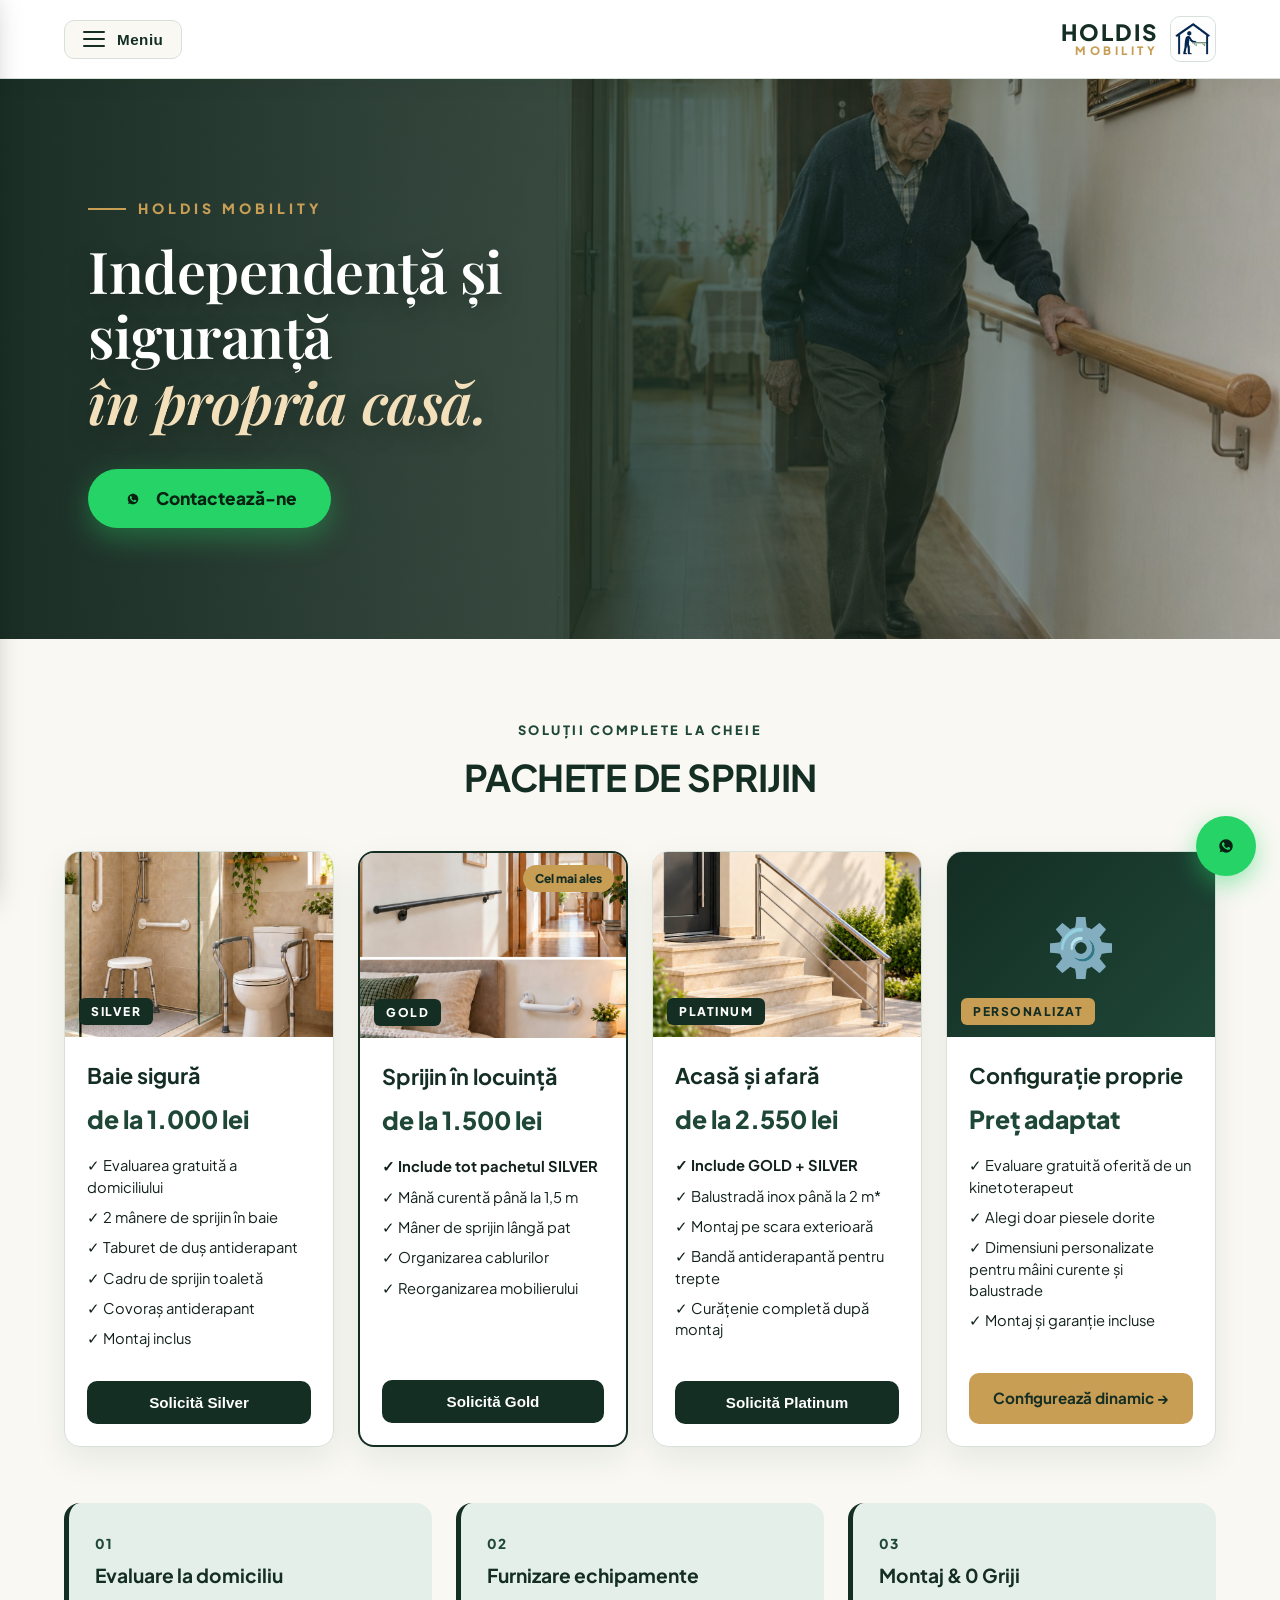
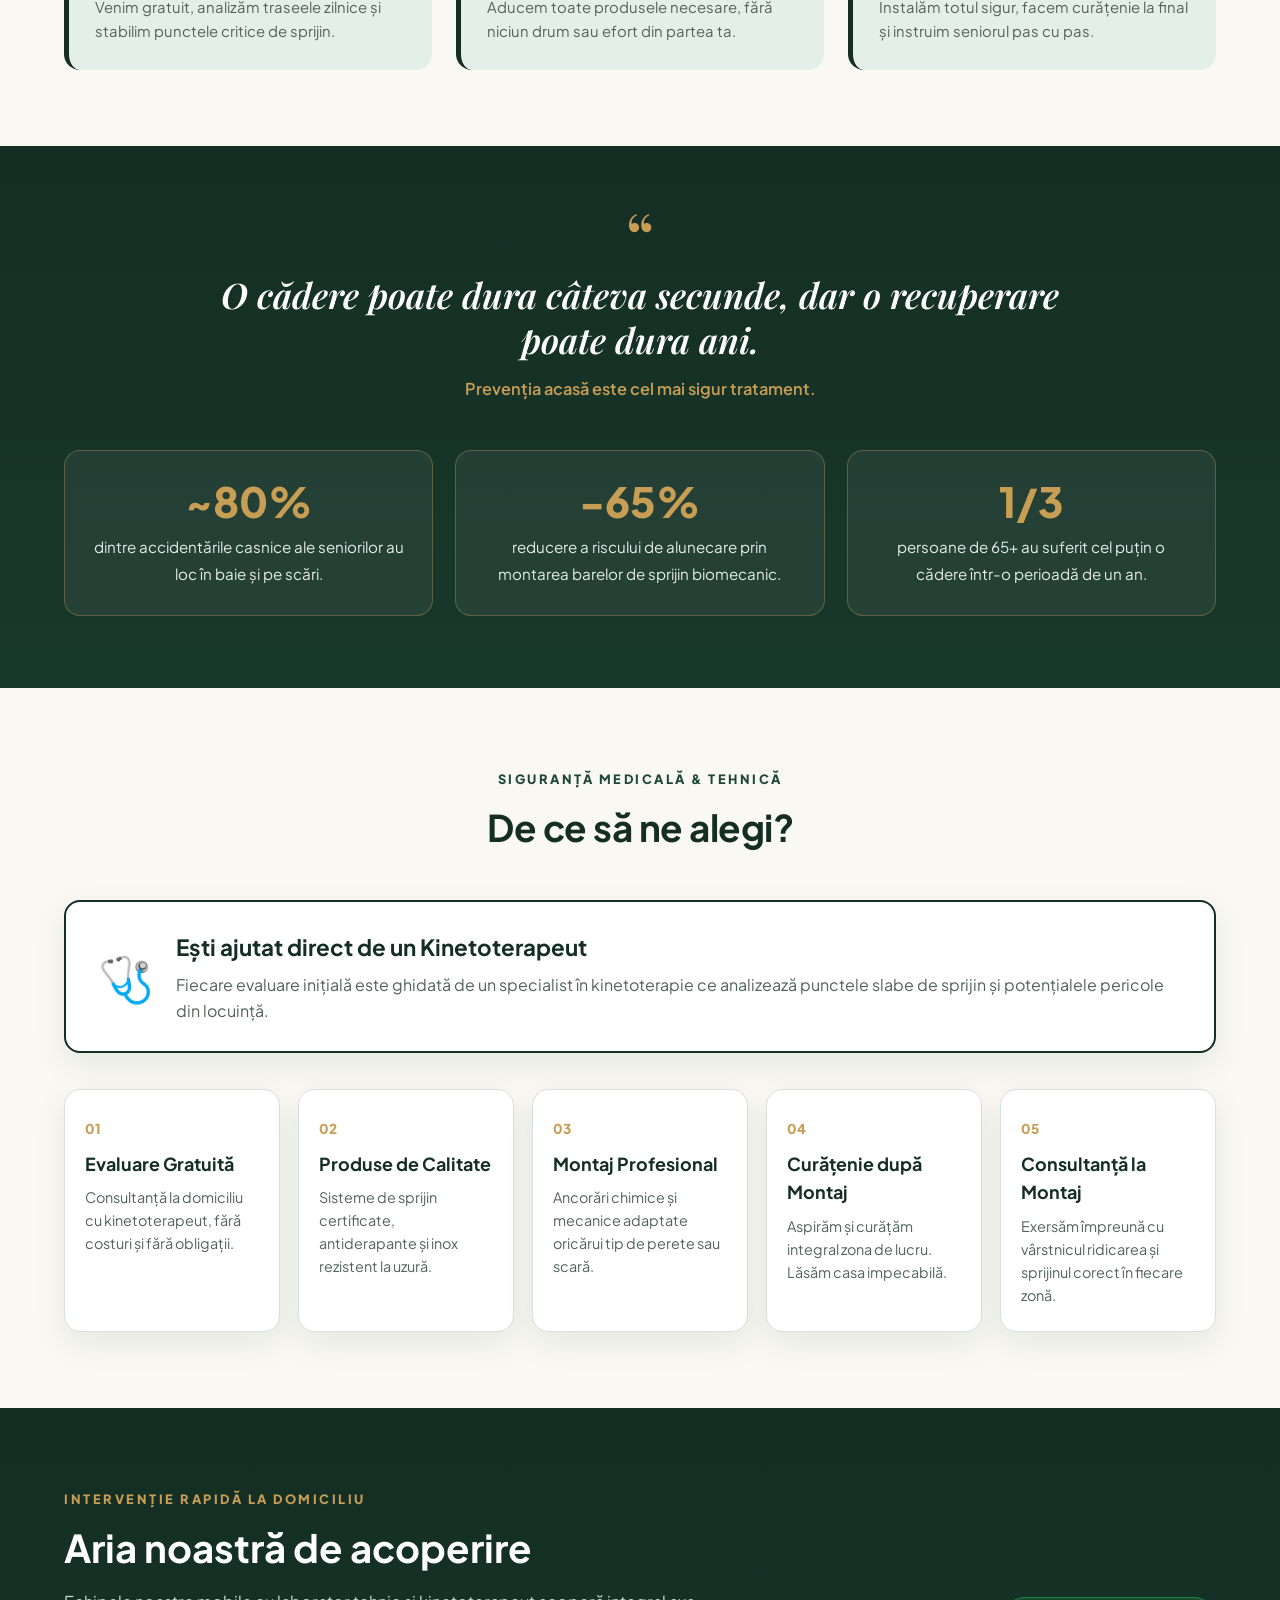
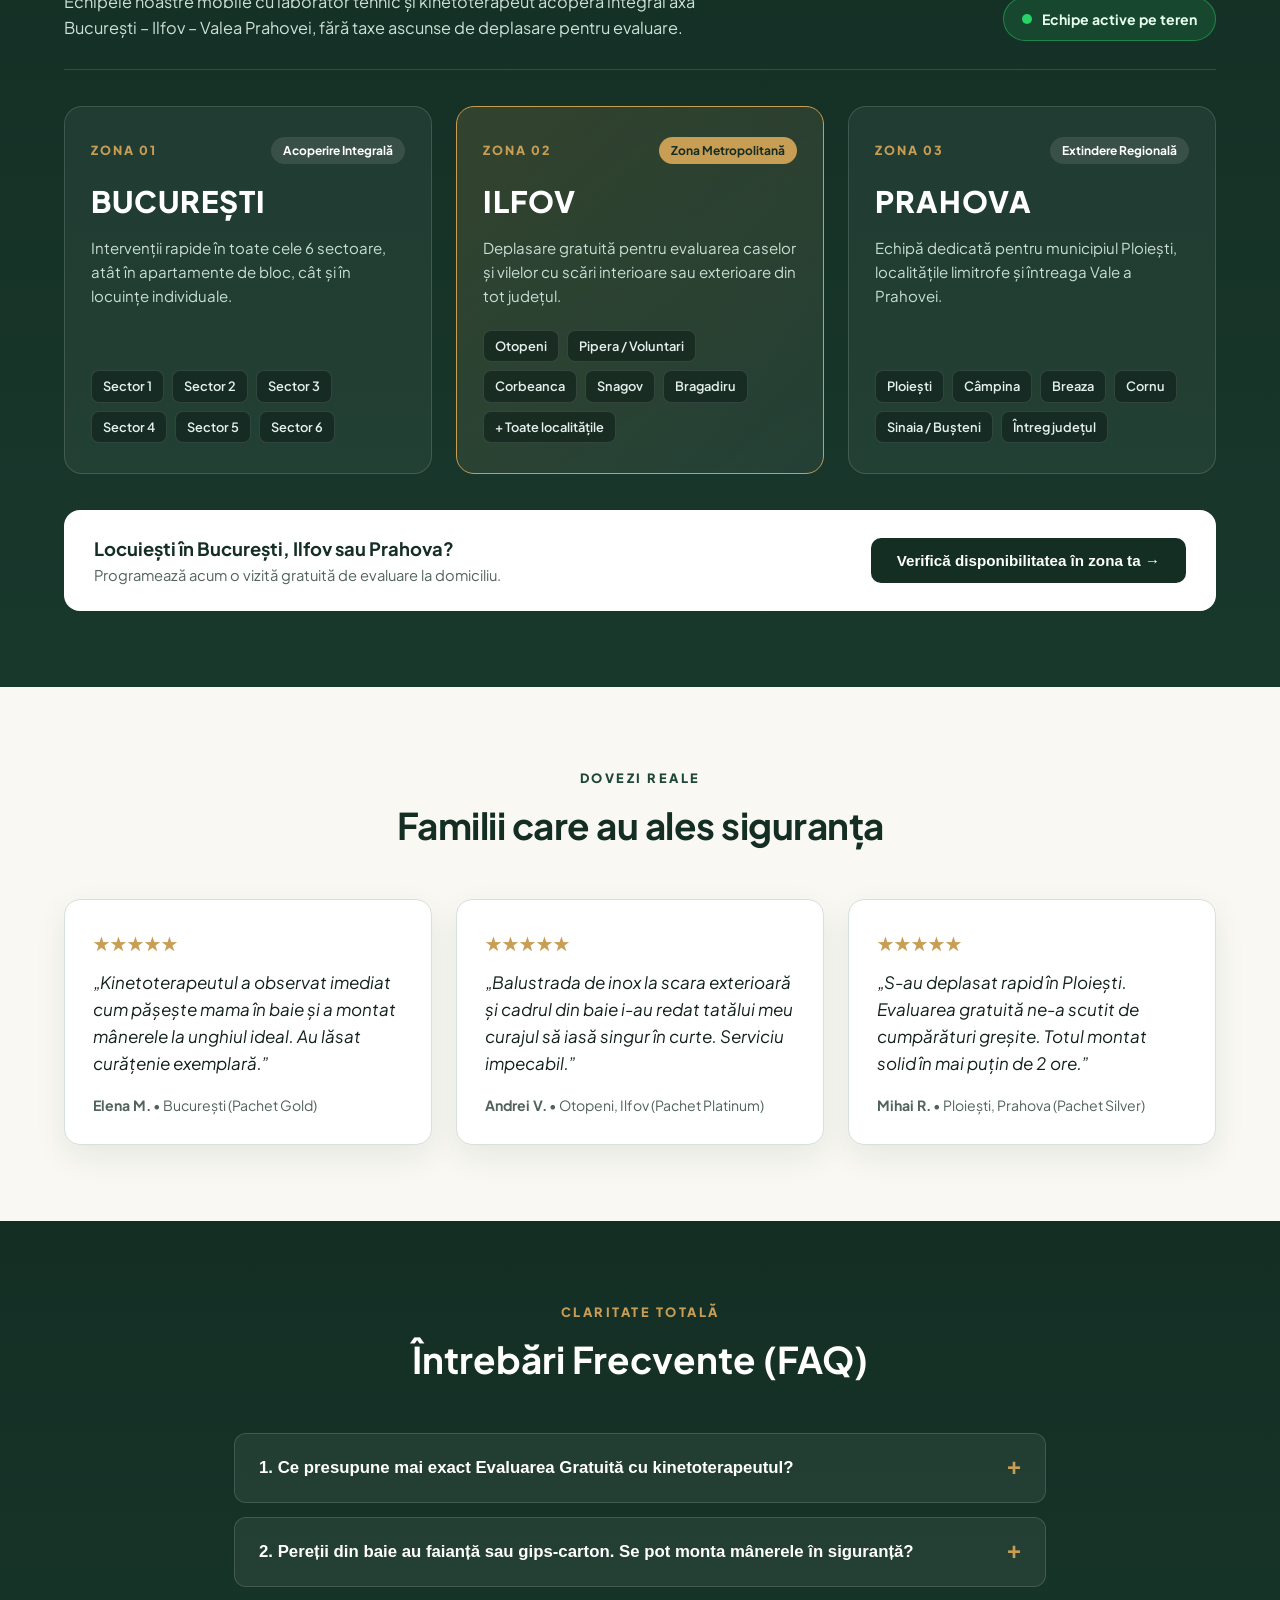
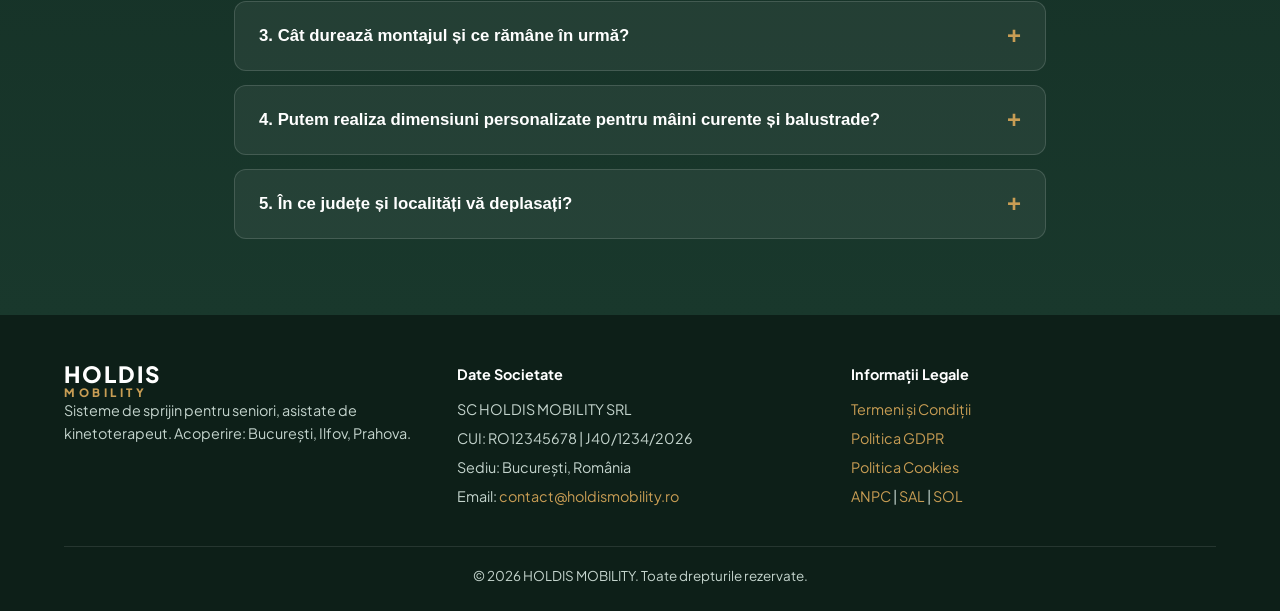
==== commit 742e11fb: "Add files via upload" ====
--- a/index.html
+++ b/index.html
@@ -5,11 +5,15 @@
     <meta name="viewport" content="width=device-width, initial-scale=1.0">
     <title>HOLDIS MOBILITY | Siguranță și Sprijin Acasă</title>
     <meta name="description" content="Sisteme de sprijin și siguranță pentru seniori în București, Ilfov și Prahova. Evaluare gratuită cu kinetoterapeut și montaj complet.">
+    <!-- Fonturi estetice premium: Playfair Display (pentru titlul de pe poza) & Plus Jakarta Sans -->
+    <link rel="preconnect" href="https://fonts.googleapis.com">
+    <link rel="preconnect" href="https://fonts.gstatic.com" crossorigin>
+    <link href="https://fonts.googleapis.com/css2?family=Playfair+Display:ital,wght@0,600;0,700;1,600&family=Plus+Jakarta+Sans:wght@400;500;600;700;800&display=swap" rel="stylesheet">
     <link rel="stylesheet" href="style.css">
 </head>
 <body>
 
-    <!-- HEADER: HAMBURGER IN STANGA, LOGO IN DREAPTA -->
+    <!-- HEADER ALB: HAMBURGER IN STANGA, LOGO IN DREAPTA -->
     <header class="site-header">
         <div class="container header-inner">
             
@@ -29,7 +33,7 @@
                     <span class="logo-main">HOLDIS</span>
                     <span class="logo-sub">MOBILITY</span>
                 </div>
-                <img src="logo.png" alt="Logo HOLDIS MOBILITY" class="logo-img" onerror="this.src='https://placehold.co/96x96/142E24/F9F8F3?text=HM'">
+                <img src="logo.png" alt="Logo HOLDIS MOBILITY" class="logo-img" onerror="this.src='https://placehold.co/96x96/142E24/FFFFFF?text=HM'">
             </a>
 
         </div>
@@ -59,12 +63,17 @@
         </div>
     </aside>
 
-    <!-- HERO SECTION: POZA COVER + TEXT STANGA + BUTON WHATSAPP SUB HOLDIS MOBILITY -->
+    <!-- HERO SECTION: POZA COVER + FONT ESTETIC + BUTON WHATSAPP SUB HOLDIS MOBILITY -->
     <section class="hero-cover" style="background-image: url('banner-senior.jpg'), url('https://images.unsplash.com/photo-1581579438747-1dc8d17bbce4?auto=format&fit=crop&w=1600&q=80');">
         <div class="hero-overlay">
             <div class="container hero-content-left">
-                <span class="hero-kicker">HOLDIS MOBILITY</span>
-                <h1>Independență și siguranță în propria casă.</h1>
+                <div class="hero-editorial-badge">
+                    <span class="badge-line"></span>
+                    <span class="hero-kicker">HOLDIS MOBILITY</span>
+                </div>
+                <h1 class="hero-aesthetic-title">
+                    Independență și siguranță <em>în propria casă.</em>
+                </h1>
                 <div class="hero-cta-wrap">
                     <a href="https://wa.me/40722000000?text=Bun%C4%83%20ziua!%20V%C4%83%20contactez%20de%20pe%20site-ul%20Holdis%20Mobility%20pentru%20o%20evaluare." target="_blank" rel="noopener" class="btn-hero-whatsapp">
                         <svg viewBox="0 0 24 24" width="22" height="22" fill="currentColor"><path d="M12.031 6.172c-3.181 0-5.767 2.586-5.768 5.766-.001 1.298.38 2.27 1.019 3.287l-.582 2.128 2.182-.573c.978.58 1.911.928 3.145.929 3.178 0 5.767-2.587 5.768-5.766.001-3.187-2.575-5.77-5.764-5.771zm3.392 8.244c-.144.405-.837.774-1.17.824-.299.045-.677.063-1.092-.069-.252-.08-.575-.187-.988-.365-1.739-.751-2.874-2.502-2.961-2.617-.087-.116-.708-.94-.708-1.793s.448-1.273.607-1.446c.159-.173.346-.217.462-.217l.332.006c.106.005.249-.04.39.298.144.347.491 1.2.534 1.287.043.087.072.188.014.304-.058.116-.087.188-.173.289l-.26.304c-.087.086-.177.18-.076.354.101.174.449.741.964 1.201.662.591 1.221.774 1.394.86s.274.072.376-.043c.101-.116.433-.506.549-.68.116-.173.231-.145.39-.087s1.011.477 1.184.564.289.13.332.202c.045.072.045.419-.1.824z"/></svg>
@@ -75,26 +84,16 @@
         </div>
     </section>
 
-    <!-- PACHETE DE SERVICII (DIRECT SUB HERO) -->
+    <!-- PACHETE DE SPRIJIN (FARA BARA CU OPTIUNEA INCLUSA, CU TITLU PACHETE DE SPRIJIN) -->
     <section id="pachete-acasa" class="section section-cream">
         <div class="container">
             
-            <!-- Bifa / Element de Valoare Adaugata: Evaluare Gratuita -->
-            <div class="free-eval-value-bar">
-                <label class="eval-toggle-label">
-                    <input type="checkbox" checked disabled>
-                    <span class="eval-checkmark">✓</span>
-                    <div class="eval-text">
-                        <strong>Opțiune Inclusă (0 Lei): Evaluare Gratuită la Domiciliu + Plan Kinetoterapeutic</strong>
-                        <span>Montaj profesionist și curățenie incluse în fiecare pachet.</span>
-                    </div>
-                </label>
-                <button type="button" class="btn-eval-trigger" onclick="openQuickEvalModal()">
-                    Programează doar evaluarea
-                </button>
-            </div>
-
-            <!-- Grid 4 Pachete: Silver, Gold, Platinum + Pachet Personalizat -->
+            <div class="section-head-dark">
+                <span class="kicker-forest">SOLUȚII COMPLETE LA CHEIE</span>
+                <h2>PACHETE DE SPRIJIN</h2>
+            </div>
+
+            <!-- Grid 4 Pachete: Silver, Gold, Platinum + Configuratie Proprie -->
             <div class="packages-grid-4">
                 
                 <!-- SILVER -->
@@ -107,11 +106,12 @@
                         <h3>Baie sigură</h3>
                         <div class="pkg-price">de la 1.000 lei</div>
                         <ul class="pkg-list">
-                            <li>✓ Evaluare gratuită la domiciliu</li>
+                            <li>✓ Evaluarea gratuită a domiciliului</li>
                             <li>✓ 2 mânere de sprijin în baie</li>
-                            <li>✓ Taburet de duș medical</li>
+                            <li>✓ Taburet de duș antiderapant</li>
                             <li>✓ Cadru de sprijin toaletă</li>
-                            <li>✓ Covoraș antiderapant + Montaj</li>
+                            <li>✓ Covoraș antiderapant</li>
+                            <li>✓ Montaj inclus</li>
                         </ul>
                         <button type="button" class="btn-pkg-select" onclick="triggerPackageInterest('Pachet SILVER (1.000 lei)')">
                             Solicită Silver
@@ -155,8 +155,8 @@
                             <li><strong>✓ Include GOLD + SILVER</strong></li>
                             <li>✓ Balustradă inox până la 2 m*</li>
                             <li>✓ Montaj pe scara exterioară</li>
-                            <li>✓ Evaluare gratuită kineto</li>
-                            <li>✓ Curățenie completă după</li>
+                            <li>✓ Bandă antiderapantă pentru trepte</li>
+                            <li>✓ Curățenie completă după montaj</li>
                         </ul>
                         <button type="button" class="btn-pkg-select" onclick="triggerPackageInterest('Pachet PLATINUM (2.550 lei)')">
                             Solicită Platinum
@@ -164,7 +164,7 @@
                     </div>
                 </article>
 
-                <!-- PACHET PERSONALIZAT (NOU) -->
+                <!-- CONFIGURATIE PROPRIE -->
                 <article class="pkg-card pkg-custom-card">
                     <div class="pkg-img-box pkg-custom-visual">
                         <div class="custom-icon-large">⚙️</div>
@@ -174,10 +174,9 @@
                         <h3>Configurație proprie</h3>
                         <div class="pkg-price">Preț adaptat</div>
                         <ul class="pkg-list">
-                            <li>✓ Evaluare gratuită inclusă</li>
+                            <li>✓ Evaluare gratuită oferită de un kinetoterapeut</li>
                             <li>✓ Alegi doar piesele dorite</li>
-                            <li>✓ Dimensiuni atipice de scări/hol</li>
-                            <li>✓ Asistență kinetoterapeut</li>
+                            <li>✓ Dimensiuni personalizate pentru mâini curente și balustrade</li>
                             <li>✓ Montaj și garanție incluse</li>
                         </ul>
                         <a href="configurator.html" class="btn-pkg-custom">
@@ -188,7 +187,7 @@
 
             </div>
 
-            <!-- PASII DE LUCRU (FARA NICIUN TEXT DEASUPRA PASILOR, CONFORM CERINTEI) -->
+            <!-- PASII DE LUCRU (FARA NICIUN TEXT DEASUPRA PASILOR) -->
             <div class="steps-clean-grid">
                 <div class="step-clean-box">
                     <span class="step-clean-number">01</span>
@@ -198,7 +197,7 @@
                 <div class="step-clean-box">
                     <span class="step-clean-number">02</span>
                     <h4>Furnizare echipamente</h4>
-                    <p>Aducem toate produsele medicale necesare, fără niciun drum sau efort din partea ta.</p>
+                    <p>Aducem toate produsele necesare, fără niciun drum sau efort din partea ta.</p>
                 </div>
                 <div class="step-clean-box">
                     <span class="step-clean-number">03</span>
@@ -210,45 +209,75 @@
         </div>
     </section>
 
-    <!-- SECTIUNEA: DE CE NOI? (FUNDAL FOREST GREEN INCHIS + MENTIUNE EXPLICITA KINETOTERAPEUT) -->
-    <section id="de-ce-noi" class="section section-forest">
+    <!-- CITATUL SI STUDIILE (MUTATE IMEDIAT DUPA PACHETE) -->
+    <section class="quote-and-studies section-forest">
         <div class="container">
-            <div class="section-head-light">
-                <span class="kicker-gold">SIGURANȚĂ MEDICALĂ & TEHNICĂ</span>
+            
+            <div class="quote-inner">
+                <span class="quote-mark">“</span>
+                <blockquote>
+                    O cădere poate dura câteva secunde, dar o recuperare poate dura ani.
+                </blockquote>
+                <p class="quote-sub">Prevenția acasă este cel mai sigur tratament.</p>
+            </div>
+
+            <div class="evidence-strip-forest">
+                <div class="evidence-box-forest">
+                    <strong>~80%</strong>
+                    <span>dintre accidentările casnice ale seniorilor au loc în baie și pe scări.</span>
+                </div>
+                <div class="evidence-box-forest">
+                    <strong>-65%</strong>
+                    <span>reducere a riscului de alunecare prin montarea barelor de sprijin biomecanic.</span>
+                </div>
+                <div class="evidence-box-forest">
+                    <strong>1/3</strong>
+                    <span>persoane de 65+ au suferit cel puțin o cădere într-o perioadă de un an.</span>
+                </div>
+            </div>
+
+        </div>
+    </section>
+
+    <!-- SECTIUNEA: DE CE SA NE ALEGI? -->
+    <section id="de-ce-noi" class="section section-cream">
+        <div class="container">
+            <div class="section-head-dark">
+                <span class="kicker-forest">SIGURANȚĂ MEDICALĂ & TEHNICĂ</span>
                 <h2>De ce să ne alegi?</h2>
             </div>
 
-            <!-- Highlight Explicit Kinetoterapeut -->
-            <div class="kineto-highlight-banner">
+            <!-- Highlight Explicit Kinetoterapeut cu textul exact cerut -->
+            <div class="kineto-highlight-light">
                 <div class="kineto-icon">🩺</div>
                 <div class="kineto-info">
                     <h3>Ești ajutat direct de un Kinetoterapeut</h3>
-                    <p>Fiecare evaluare și poziționare a mânerelor este ghidată de un specialist în kinetoterapie, care analizează biomecanica mișcării, echilibrul și forța reală a seniorului.</p>
+                    <p>Fiecare evaluare inițială este ghidată de un specialist în kinetoterapie ce analizează punctele slabe de sprijin și potențialele pericole din locuință.</p>
                 </div>
             </div>
 
             <div class="why-grid-5">
-                <div class="why-forest-card">
+                <div class="why-light-card">
                     <span class="why-num">01</span>
                     <h4>Evaluare Gratuită</h4>
                     <p>Consultanță la domiciliu cu kinetoterapeut, fără costuri și fără obligații.</p>
                 </div>
-                <div class="why-forest-card">
+                <div class="why-light-card">
                     <span class="why-num">02</span>
                     <h4>Produse de Calitate</h4>
                     <p>Sisteme de sprijin certificate, antiderapante și inox rezistent la uzură.</p>
                 </div>
-                <div class="why-forest-card">
+                <div class="why-light-card">
                     <span class="why-num">03</span>
                     <h4>Montaj Profesional</h4>
                     <p>Ancorări chimice și mecanice adaptate oricărui tip de perete sau scară.</p>
                 </div>
-                <div class="why-forest-card">
+                <div class="why-light-card">
                     <span class="why-num">04</span>
                     <h4>Curățenie după Montaj</h4>
                     <p>Aspirăm și curățăm integral zona de lucru. Lăsăm casa impecabilă.</p>
                 </div>
-                <div class="why-forest-card">
+                <div class="why-light-card">
                     <span class="why-num">05</span>
                     <h4>Consultanță la Montaj</h4>
                     <p>Exersăm împreună cu vârstnicul ridicarea și sprijinul corect în fiecare zonă.</p>
@@ -257,69 +286,98 @@
         </div>
     </section>
 
-    <!-- SECTIUNEA: ARIA DE LUCRU (FORMAT VIZUAL DEDICAT: BUCURESTI - ILFOV - PRAHOVA) -->
-    <section id="aria-lucru" class="section section-cream">
+    <!-- SECTIUNEA: ARIA DE LUCRU (DESIGN DINAMIC, ARHITECTURAL & DE IMPACT) -->
+    <section id="aria-lucru" class="section section-forest">
         <div class="container">
-            <div class="coverage-showcase">
-                <div class="coverage-text">
-                    <span class="kicker-forest">ACOPERIRE REGIONALĂ RAPIDĂ</span>
-                    <h2>Aria noastră de lucru</h2>
-                    <p>Echipele noastre mobile asigură evaluări gratuite și montaj rapid în toate sectoarele și localitățile din:</p>
-                </div>
-                <div class="coverage-badges">
-                    <div class="city-card">
-                        <span class="city-pin">📍</span>
-                        <strong>BUCUREȘTI</strong>
-                        <small>Toate sectoarele (1 - 6)</small>
-                    </div>
-                    <div class="city-connector"></div>
-                    <div class="city-card">
-                        <span class="city-pin">📍</span>
-                        <strong>ILFOV</strong>
-                        <small>Toate localitățile</small>
-                    </div>
-                    <div class="city-connector"></div>
-                    <div class="city-card">
-                        <span class="city-pin">📍</span>
-                        <strong>PRAHOVA</strong>
-                        <small>Ploiești, Câmpina & Valea Prahovei</small>
-                    </div>
-                </div>
-            </div>
-        </div>
-    </section>
-
-    <!-- CITAT RELEVANT (FOREST GREEN) -->
-    <section class="quote-section section-forest">
-        <div class="container quote-inner">
-            <span class="quote-mark">“</span>
-            <blockquote>
-                O cădere poate dura câteva secunde, dar o recuperare poate dura ani.
-            </blockquote>
-            <p class="quote-sub">Prevenția acasă este cel mai sigur tratament.</p>
-        </div>
-    </section>
-
-    <!-- DOVEZI / STUDII & RECENZII (CREM) -->
+            <div class="coverage-dynamic-wrap">
+                
+                <div class="coverage-header-row">
+                    <div>
+                        <span class="kicker-gold">INTERVENȚIE RAPIDĂ LA DOMICILIU</span>
+                        <h2>Aria noastră de acoperire</h2>
+                        <p class="coverage-lead">Echipele noastre mobile cu laborator tehnic și kinetoterapeut acoperă integral axa București – Ilfov – Valea Prahovei, fără taxe ascunse de deplasare pentru evaluare.</p>
+                    </div>
+                    <div class="coverage-live-pill">
+                        <span class="pulse-dot"></span>
+                        <span>Echipe active pe teren</span>
+                    </div>
+                </div>
+
+                <div class="coverage-cards-grid">
+                    
+                    <!-- BUCURESTI -->
+                    <div class="region-card">
+                        <div class="region-top">
+                            <span class="region-code">ZONA 01</span>
+                            <span class="region-badge">Acoperire Integrală</span>
+                        </div>
+                        <h3>BUCUREȘTI</h3>
+                        <p class="region-desc">Intervenții rapide în toate cele 6 sectoare, atât în apartamente de bloc, cât și în locuințe individuale.</p>
+                        <div class="region-tags">
+                            <span>Sector 1</span>
+                            <span>Sector 2</span>
+                            <span>Sector 3</span>
+                            <span>Sector 4</span>
+                            <span>Sector 5</span>
+                            <span>Sector 6</span>
+                        </div>
+                    </div>
+
+                    <!-- ILFOV -->
+                    <div class="region-card region-card-featured">
+                        <div class="region-top">
+                            <span class="region-code">ZONA 02</span>
+                            <span class="region-badge badge-accent">Zona Metropolitană</span>
+                        </div>
+                        <h3>ILFOV</h3>
+                        <p class="region-desc">Deplasare gratuită pentru evaluarea caselor și vilelor cu scări interioare sau exterioare din tot județul.</p>
+                        <div class="region-tags">
+                            <span>Otopeni</span>
+                            <span>Pipera / Voluntari</span>
+                            <span>Corbeanca</span>
+                            <span>Snagov</span>
+                            <span>Bragadiru</span>
+                            <span>+ Toate localitățile</span>
+                        </div>
+                    </div>
+
+                    <!-- PRAHOVA -->
+                    <div class="region-card">
+                        <div class="region-top">
+                            <span class="region-code">ZONA 03</span>
+                            <span class="region-badge">Extindere Regională</span>
+                        </div>
+                        <h3>PRAHOVA</h3>
+                        <p class="region-desc">Echipă dedicată pentru municipiul Ploiești, localitățile limitrofe și întreaga Vale a Prahovei.</p>
+                        <div class="region-tags">
+                            <span>Ploiești</span>
+                            <span>Câmpina</span>
+                            <span>Breaza</span>
+                            <span>Cornu</span>
+                            <span>Sinaia / Bușteni</span>
+                            <span>Întreg județul</span>
+                        </div>
+                    </div>
+
+                </div>
+
+                <div class="coverage-bottom-bar">
+                    <div class="cbb-text">
+                        <strong>Locuiești în București, Ilfov sau Prahova?</strong>
+                        <span>Programează acum o vizită gratuită de evaluare la domiciliu.</span>
+                    </div>
+                    <button type="button" class="btn-coverage-cta" onclick="openQuickEvalModal()">
+                        Verifică disponibilitatea în zona ta →
+                    </button>
+                </div>
+
+            </div>
+        </div>
+    </section>
+
+    <!-- RECENZII FAMILII (CREM) -->
     <section class="section section-cream">
         <div class="container">
-            
-            <!-- Dovezi / Date Studii -->
-            <div class="evidence-strip">
-                <div class="evidence-item">
-                    <strong>~80%</strong>
-                    <span>dintre accidentările casnice ale seniorilor au loc în baie și pe scări.</span>
-                </div>
-                <div class="evidence-item">
-                    <strong>-65%</strong>
-                    <span>reducere a riscului de alunecare prin montarea barelor de sprijin biomecanic.</span>
-                </div>
-                <div class="evidence-item">
-                    <strong>100%</strong>
-                    <span>fără griji: evaluare kineto, echipamente și montaj într-o singură vizită.</span>
-                </div>
-            </div>
-
             <div class="section-head-dark">
                 <span class="kicker-forest">DOVEZI REALE</span>
                 <h2>Familii care au ales siguranța</h2>
@@ -342,7 +400,6 @@
                     <div class="rev-meta"><strong>Mihai R.</strong> • Ploiești, Prahova (Pachet Silver)</div>
                 </article>
             </div>
-
         </div>
     </section>
 
@@ -362,7 +419,7 @@
                         <span class="faq-icon">+</span>
                     </button>
                     <div class="faq-answer">
-                        <p>Un specialist cu experiență în kinetoterapie se deplasează gratuit la domiciliul beneficiarului (în București, Ilfov sau Prahova). Acesta evaluează gradul de mobilitate al persoanei, punctele de sprijin necesare la ridicare/așezare și structura pereților. La finalul vizitei, primiți planul exact de amplasare și oferta finală fermă, fără nicio obligație de achiziție.</p>
+                        <p>Un specialist în kinetoterapie se deplasează gratuit la domiciliul beneficiarului (în București, Ilfov sau Prahova). Acesta analizează punctele slabe de sprijin, potențialele pericole din locuință și structura pereților. La finalul vizitei, primiți planul exact de amplasare și oferta finală fermă, fără nicio obligație de achiziție.</p>
                     </div>
                 </div>
 
@@ -388,11 +445,11 @@
 
                 <div class="faq-item">
                     <button type="button" class="faq-question" onclick="toggleFaq(this)">
-                        <span>4. Putem modifica pachetele sau comanda doar anumite produse?</span>
+                        <span>4. Putem realiza dimensiuni personalizate pentru mâini curente și balustrade?</span>
                         <span class="faq-icon">+</span>
                     </button>
                     <div class="faq-answer">
-                        <p>Desigur. Pe lângă pachetele Silver, Gold și Platinum, aveți la dispoziție Pachetul Personalizat și pagina noastră de Configurare Dinamică, unde puteți selecta exact cantitatea și tipul elementelor dorite (de exemplu, doar 3 mânere de baie și o balustradă exterioară).</p>
+                        <p>Desigur. Prin opțiunea de Configurație Proprie adaptăm lungimea mâinilor curente și a balustradelor din inox la dimensiunile exacte ale scărilor sau holurilor dumneavoastră, selectând doar piesele dorite.</p>
                     </div>
                 </div>
 
--- a/style.css
+++ b/style.css
@@ -1,8 +1,8 @@
 /* ==========================================================================
-   PALETA FOREST GREEN & CREM / ALB (HOLDIS MOBILITY)
+   PALETA FOREST GREEN & CREM / ALB + FONTURI ESTETICE (HOLDIS MOBILITY)
    ========================================================================== */
 :root {
-    --forest-dark: #142E24;      /* Forest Green profund pentru sectiuni de contrast */
+    --forest-dark: #142E24;      /* Forest Green profund */
     --forest-mid: #1F4738;       /* Forest Green secundar */
     --forest-light: #E4EFEA;     /* Ton deschis de salvie/verde */
     --cream-bg: #F9F8F3;         /* Crem cald si luminos */
@@ -14,6 +14,8 @@
     --border-soft: #D8E0DC;
     --radius: 16px;
     --shadow-soft: 0 12px 32px rgba(20, 46, 36, 0.08);
+    --font-sans: 'Plus Jakarta Sans', -apple-system, BlinkMacSystemFont, "Segoe UI", Roboto, sans-serif;
+    --font-serif: 'Playfair Display', Georgia, serif;
 }
 
 * {
@@ -27,7 +29,7 @@
 }
 
 body {
-    font-family: -apple-system, BlinkMacSystemFont, "Segoe UI", Roboto, Helvetica, Arial, sans-serif;
+    font-family: var(--font-sans);
     background-color: var(--cream-bg);
     color: var(--text-dark);
     line-height: 1.6;
@@ -41,39 +43,41 @@
 }
 
 /* ==========================================================================
-   HEADER: HAMBURGER IN STANGA, LOGO IN DREAPTA
+   HEADER ALB: HAMBURGER IN STANGA, LOGO IN DREAPTA
    ========================================================================== */
 .site-header {
-    background-color: var(--forest-dark);
-    color: var(--white);
+    background-color: var(--white);
+    color: var(--forest-dark);
     position: sticky;
     top: 0;
     z-index: 200;
-    border-bottom: 1px solid rgba(255, 255, 255, 0.1);
+    border-bottom: 1px solid var(--border-soft);
+    box-shadow: 0 4px 20px rgba(20, 46, 36, 0.05);
 }
 
 .header-inner {
     display: flex;
     justify-content: space-between;
     align-items: center;
-    height: 76px;
+    height: 78px;
 }
 
 .hamburger-btn {
     display: inline-flex;
     align-items: center;
     gap: 12px;
-    background: rgba(255, 255, 255, 0.08);
-    border: 1px solid rgba(255, 255, 255, 0.2);
-    color: var(--white);
-    padding: 10px 16px;
+    background: var(--cream-bg);
+    border: 1px solid var(--border-soft);
+    color: var(--forest-dark);
+    padding: 10px 18px;
     border-radius: 10px;
     cursor: pointer;
-    transition: background 0.2s;
+    transition: all 0.2s;
 }
 
 .hamburger-btn:hover {
-    background: rgba(255, 255, 255, 0.18);
+    background: var(--forest-light);
+    border-color: var(--forest-dark);
 }
 
 .ham-Lines {
@@ -87,14 +91,15 @@
     display: block;
     height: 2px;
     width: 100%;
-    background-color: var(--white);
+    background-color: var(--forest-dark);
     border-radius: 2px;
 }
 
 .ham-label {
-    font-weight: 600;
+    font-weight: 700;
     font-size: 0.95rem;
     letter-spacing: 0.5px;
+    color: var(--forest-dark);
 }
 
 .brand-logo {
@@ -115,12 +120,12 @@
     font-size: 1.4rem;
     font-weight: 800;
     letter-spacing: 2px;
-    color: var(--white);
+    color: var(--forest-dark);
 }
 
 .logo-sub {
     font-size: 0.72rem;
-    font-weight: 700;
+    font-weight: 800;
     letter-spacing: 3.5px;
     color: var(--gold-accent);
 }
@@ -130,7 +135,7 @@
     height: 46px;
     border-radius: 10px;
     object-fit: contain;
-    border: 1px solid rgba(255, 255, 255, 0.25);
+    border: 1px solid var(--border-soft);
 }
 
 /* ==========================================================================
@@ -244,11 +249,11 @@
 }
 
 /* ==========================================================================
-   HERO COVER CU TEXT IN STANGA & BUTON WHATSAPP
+   HERO COVER CU STIL DE SCRIS ESTETIC / EDITORIAL
    ========================================================================== */
 .hero-cover {
     position: relative;
-    min-height: 540px;
+    min-height: 560px;
     background-size: cover;
     background-position: center;
     display: flex;
@@ -257,33 +262,57 @@
 
 .hero-overlay {
     width: 100%;
-    min-height: 540px;
-    display: flex;
-    align-items: center;
-    background: linear-gradient(90deg, rgba(20, 46, 36, 0.94) 0%, rgba(20, 46, 36, 0.78) 48%, rgba(20, 46, 36, 0.25) 100%);
-    padding: 64px 0;
+    min-height: 560px;
+    display: flex;
+    align-items: center;
+    background: linear-gradient(90deg, rgba(16, 38, 30, 0.94) 0%, rgba(20, 46, 36, 0.78) 50%, rgba(20, 46, 36, 0.2) 100%);
+    padding: 72px 0;
 }
 
 .hero-content-left {
-    max-width: 640px;
+    max-width: 670px;
     margin-left: max(24px, calc((100vw - 1200px) / 2 + 24px));
     color: var(--white);
 }
 
+.hero-editorial-badge {
+    display: inline-flex;
+    align-items: center;
+    gap: 12px;
+    margin-bottom: 18px;
+}
+
+.badge-line {
+    width: 38px;
+    height: 2px;
+    background-color: var(--gold-accent);
+    display: inline-block;
+}
+
 .hero-kicker {
-    display: inline-block;
-    font-size: 0.9rem;
-    font-weight: 800;
-    letter-spacing: 3px;
+    font-size: 0.88rem;
+    font-weight: 800;
+    letter-spacing: 4px;
     color: var(--gold-accent);
-    margin-bottom: 12px;
-}
-
-.hero-content-left h1 {
-    font-size: 3.1rem;
-    line-height: 1.12;
-    font-weight: 800;
-    margin-bottom: 28px;
+    text-transform: uppercase;
+}
+
+.hero-aesthetic-title {
+    font-family: var(--font-serif);
+    font-size: 3.6rem;
+    line-height: 1.14;
+    font-weight: 600;
+    letter-spacing: -0.5px;
+    margin-bottom: 34px;
+    color: #FFFFFF;
+    text-shadow: 0 8px 24px rgba(0, 0, 0, 0.28);
+}
+
+.hero-aesthetic-title em {
+    font-style: italic;
+    font-weight: 600;
+    color: #F3DFBA;
+    display: block;
 }
 
 .btn-hero-whatsapp {
@@ -292,9 +321,9 @@
     gap: 12px;
     background-color: var(--whatsapp-green);
     color: #082212;
-    font-size: 1.1rem;
-    font-weight: 800;
-    padding: 16px 32px;
+    font-size: 1.08rem;
+    font-weight: 800;
+    padding: 16px 34px;
     border-radius: 50px;
     text-decoration: none;
     box-shadow: 0 10px 28px rgba(37, 211, 102, 0.35);
@@ -332,13 +361,14 @@
 
 .section-head-dark h1,
 .section-head-dark h2 {
-    font-size: 2.2rem;
+    font-size: 2.3rem;
     color: var(--forest-dark);
     margin-top: 6px;
+    letter-spacing: -0.5px;
 }
 
 .section-head-light h2 {
-    font-size: 2.2rem;
+    font-size: 2.3rem;
     color: var(--white);
     margin-top: 6px;
 }
@@ -346,7 +376,7 @@
 .kicker-forest {
     font-size: 0.8rem;
     font-weight: 800;
-    letter-spacing: 2px;
+    letter-spacing: 2.5px;
     color: var(--forest-mid);
     text-transform: uppercase;
 }
@@ -354,81 +384,14 @@
 .kicker-gold {
     font-size: 0.8rem;
     font-weight: 800;
-    letter-spacing: 2px;
+    letter-spacing: 2.5px;
     color: var(--gold-accent);
     text-transform: uppercase;
 }
 
 /* ==========================================================================
-   PACHETE SUB HERO + BIFA EVALUARE GRATUITA
+   PACHETE DE SPRIJIN
    ========================================================================== */
-.free-eval-value-bar {
-    background-color: var(--forest-dark);
-    color: var(--white);
-    padding: 20px 26px;
-    border-radius: var(--radius);
-    display: flex;
-    justify-content: space-between;
-    align-items: center;
-    gap: 20px;
-    flex-wrap: wrap;
-    margin-top: -110px;
-    margin-bottom: 40px;
-    position: relative;
-    z-index: 10;
-    box-shadow: 0 16px 36px rgba(20, 46, 36, 0.22);
-    border: 1px solid rgba(200, 157, 84, 0.4);
-}
-
-.eval-toggle-label {
-    display: flex;
-    align-items: center;
-    gap: 16px;
-}
-
-.eval-toggle-label input {
-    display: none;
-}
-
-.eval-checkmark {
-    width: 36px;
-    height: 36px;
-    border-radius: 10px;
-    background-color: var(--gold-accent);
-    color: var(--forest-dark);
-    font-weight: 900;
-    font-size: 1.3rem;
-    display: flex;
-    align-items: center;
-    justify-content: center;
-    flex-shrink: 0;
-}
-
-.eval-text {
-    display: flex;
-    flex-direction: column;
-}
-
-.eval-text strong {
-    font-size: 1.05rem;
-}
-
-.eval-text span {
-    font-size: 0.88rem;
-    color: #C5D6CE;
-}
-
-.btn-eval-trigger {
-    background-color: var(--gold-accent);
-    color: var(--forest-dark);
-    border: none;
-    padding: 12px 22px;
-    border-radius: 10px;
-    font-weight: 800;
-    cursor: pointer;
-    font-size: 0.92rem;
-}
-
 .packages-grid-4 {
     display: grid;
     grid-template-columns: repeat(auto-fit, minmax(260px, 1fr));
@@ -532,8 +495,9 @@
 
 .pkg-list li {
     font-size: 0.92rem;
-    margin-bottom: 8px;
+    margin-bottom: 9px;
     color: var(--text-dark);
+    line-height: 1.45;
 }
 
 .btn-pkg-select,
@@ -594,17 +558,84 @@
 }
 
 /* ==========================================================================
-   DE CE NOI? (FOREST GREEN + KINETOTERAPEUT)
+   CITAT & STUDII (MUTATE IMEDIAT DUPA PACHETE, PE FUNDAL FOREST GREEN)
    ========================================================================== */
-.kineto-highlight-banner {
-    background: rgba(255, 255, 255, 0.08);
-    border: 1px solid rgba(200, 157, 84, 0.5);
+.quote-and-studies {
+    padding: 72px 0;
+}
+
+.quote-inner {
+    max-width: 850px;
+    margin: 0 auto 48px;
+    text-align: center;
+}
+
+.quote-mark {
+    font-family: var(--font-serif);
+    font-size: 4.5rem;
+    line-height: 0.5;
+    color: var(--gold-accent);
+    display: block;
+    margin-bottom: 18px;
+}
+
+.quote-inner blockquote {
+    font-family: var(--font-serif);
+    font-size: 2.2rem;
+    font-weight: 600;
+    font-style: italic;
+    line-height: 1.28;
+    margin-bottom: 14px;
+    color: var(--white);
+}
+
+.quote-sub {
+    color: var(--gold-accent);
+    font-weight: 600;
+    font-size: 1.02rem;
+}
+
+.evidence-strip-forest {
+    display: grid;
+    grid-template-columns: repeat(auto-fit, minmax(280px, 1fr));
+    gap: 22px;
+}
+
+.evidence-box-forest {
+    background: rgba(255, 255, 255, 0.06);
+    border: 1px solid rgba(200, 157, 84, 0.35);
+    padding: 28px 24px;
     border-radius: var(--radius);
-    padding: 26px 30px;
+    text-align: center;
+}
+
+.evidence-box-forest strong {
+    display: block;
+    font-size: 2.6rem;
+    color: var(--gold-accent);
+    font-weight: 800;
+    line-height: 1.1;
+    margin-bottom: 8px;
+}
+
+.evidence-box-forest span {
+    font-size: 0.95rem;
+    color: #E2ECE8;
+}
+
+/* ==========================================================================
+   DE CE SA NE ALEGI? (PE FUNDAL CREM PENTRU CONTRAST ALTERNATIV)
+   ========================================================================== */
+.kineto-highlight-light {
+    background: var(--white);
+    border: 2px solid var(--forest-dark);
+    border-radius: var(--radius);
+    padding: 28px 32px;
     display: flex;
     align-items: center;
     gap: 22px;
     margin-bottom: 36px;
+    box-shadow: var(--shadow-soft);
 }
 
 .kineto-icon {
@@ -613,13 +644,13 @@
 
 .kineto-info h3 {
     font-size: 1.4rem;
-    color: var(--gold-accent);
-    margin-bottom: 4px;
+    color: var(--forest-dark);
+    margin-bottom: 6px;
 }
 
 .kineto-info p {
-    color: #DCE8E2;
-    font-size: 0.98rem;
+    color: var(--text-muted);
+    font-size: 1rem;
 }
 
 .why-grid-5 {
@@ -628,11 +659,12 @@
     gap: 18px;
 }
 
-.why-forest-card {
-    background: rgba(255, 255, 255, 0.05);
-    border: 1px solid rgba(255, 255, 255, 0.12);
+.why-light-card {
+    background: var(--white);
+    border: 1px solid var(--border-soft);
     padding: 24px 20px;
     border-radius: var(--radius);
+    box-shadow: var(--shadow-soft);
 }
 
 .why-num {
@@ -641,140 +673,207 @@
     font-size: 0.85rem;
 }
 
-.why-forest-card h4 {
+.why-light-card h4 {
     font-size: 1.12rem;
+    color: var(--forest-dark);
     margin: 8px 0;
 }
 
-.why-forest-card p {
+.why-light-card p {
     font-size: 0.9rem;
-    color: #C7D8D0;
+    color: var(--text-muted);
 }
 
 /* ==========================================================================
-   ARIA DE LUCRU: BUCURESTI - ILFOV - PRAHOVA
+   ARIA DE ACOPERIRE: DESIGN ARHITECTURAL, DINAMIC SI DE IMPACT
    ========================================================================== */
-.coverage-showcase {
-    background-color: var(--white);
-    border: 2px solid var(--forest-dark);
+.coverage-dynamic-wrap {
+    display: flex;
+    flex-direction: column;
+    gap: 36px;
+}
+
+.coverage-header-row {
+    display: flex;
+    justify-content: space-between;
+    align-items: flex-end;
+    gap: 24px;
+    flex-wrap: wrap;
+    border-bottom: 1px solid rgba(255, 255, 255, 0.14);
+    padding-bottom: 28px;
+}
+
+.coverage-header-row h2 {
+    font-size: 2.4rem;
+    color: var(--white);
+    margin: 6px 0 10px;
+}
+
+.coverage-lead {
+    max-width: 680px;
+    color: #CDE0D8;
+    font-size: 1.02rem;
+}
+
+.coverage-live-pill {
+    display: inline-flex;
+    align-items: center;
+    gap: 10px;
+    background: rgba(37, 211, 102, 0.14);
+    border: 1px solid rgba(37, 211, 102, 0.45);
+    color: #E8FFF0;
+    padding: 10px 18px;
+    border-radius: 50px;
+    font-size: 0.88rem;
+    font-weight: 700;
+}
+
+.pulse-dot {
+    width: 10px;
+    height: 10px;
+    border-radius: 50%;
+    background-color: var(--whatsapp-green);
+    box-shadow: 0 0 0 0 rgba(37, 211, 102, 0.7);
+    animation: pulseGlow 2s infinite;
+}
+
+@keyframes pulseGlow {
+    0% { box-shadow: 0 0 0 0 rgba(37, 211, 102, 0.7); }
+    70% { box-shadow: 0 0 0 10px rgba(37, 211, 102, 0); }
+    100% { box-shadow: 0 0 0 0 rgba(37, 211, 102, 0); }
+}
+
+.coverage-cards-grid {
+    display: grid;
+    grid-template-columns: repeat(auto-fit, minmax(310px, 1fr));
+    gap: 24px;
+}
+
+.region-card {
+    background: rgba(255, 255, 255, 0.05);
+    border: 1px solid rgba(255, 255, 255, 0.14);
+    border-radius: 18px;
+    padding: 30px 26px;
+    display: flex;
+    flex-direction: column;
+    transition: transform 0.25s ease, border-color 0.25s ease;
+}
+
+.region-card:hover {
+    transform: translateY(-4px);
+    border-color: var(--gold-accent);
+}
+
+.region-card-featured {
+    background: linear-gradient(145deg, rgba(200, 157, 84, 0.16) 0%, rgba(255, 255, 255, 0.05) 100%);
+    border: 1.5px solid var(--gold-accent);
+}
+
+.region-top {
+    display: flex;
+    justify-content: space-between;
+    align-items: center;
+    margin-bottom: 14px;
+}
+
+.region-code {
+    font-size: 0.78rem;
+    font-weight: 800;
+    letter-spacing: 2px;
+    color: var(--gold-accent);
+}
+
+.region-badge {
+    font-size: 0.75rem;
+    font-weight: 700;
+    background: rgba(255, 255, 255, 0.1);
+    color: var(--white);
+    padding: 4px 12px;
+    border-radius: 20px;
+}
+
+.badge-accent {
+    background: var(--gold-accent);
+    color: var(--forest-dark);
+}
+
+.region-card h3 {
+    font-size: 1.85rem;
+    font-weight: 800;
+    letter-spacing: 1px;
+    color: var(--white);
+    margin-bottom: 10px;
+}
+
+.region-desc {
+    color: #C9DDD4;
+    font-size: 0.94rem;
+    margin-bottom: 22px;
+    flex-grow: 1;
+}
+
+.region-tags {
+    display: flex;
+    flex-wrap: wrap;
+    gap: 8px;
+}
+
+.region-tags span {
+    background: rgba(12, 28, 22, 0.55);
+    border: 1px solid rgba(255, 255, 255, 0.12);
+    color: #E6F0EC;
+    font-size: 0.8rem;
+    font-weight: 600;
+    padding: 5px 11px;
+    border-radius: 8px;
+}
+
+.coverage-bottom-bar {
+    background: var(--white);
+    color: var(--forest-dark);
+    padding: 24px 30px;
     border-radius: var(--radius);
-    padding: 40px 32px;
-    text-align: center;
-    box-shadow: var(--shadow-soft);
-}
-
-.coverage-text h2 {
-    font-size: 2rem;
-    color: var(--forest-dark);
-    margin: 4px 0 8px;
-}
-
-.coverage-text p {
-    color: var(--text-muted);
-    margin-bottom: 30px;
-}
-
-.coverage-badges {
-    display: flex;
-    align-items: center;
-    justify-content: center;
-    gap: 16px;
+    display: flex;
+    justify-content: space-between;
+    align-items: center;
+    gap: 20px;
     flex-wrap: wrap;
 }
 
-.city-card {
-    background-color: var(--forest-dark);
-    color: var(--white);
-    padding: 20px 30px;
-    border-radius: 14px;
-    min-width: 230px;
+.cbb-text {
     display: flex;
     flex-direction: column;
-    align-items: center;
-}
-
-.city-pin {
-    font-size: 1.6rem;
-    margin-bottom: 4px;
-}
-
-.city-card strong {
-    font-size: 1.3rem;
-    letter-spacing: 1px;
-    color: var(--gold-accent);
-}
-
-.city-card small {
-    color: #D2E0DA;
-    font-size: 0.84rem;
-    margin-top: 2px;
-}
-
-.city-connector {
-    width: 36px;
-    height: 3px;
-    background-color: var(--gold-accent);
-}
-
-/* ==========================================================================
-   CITAT, DOVEZI SI RECENZII
-   ========================================================================== */
-.quote-section {
-    padding: 64px 0;
-    text-align: center;
-}
-
-.quote-inner {
-    max-width: 820px;
-}
-
-.quote-mark {
-    font-size: 4rem;
-    line-height: 0.5;
-    color: var(--gold-accent);
-    display: block;
-    margin-bottom: 16px;
-}
-
-.quote-inner blockquote {
-    font-size: 2rem;
-    font-weight: 800;
-    font-style: italic;
-    line-height: 1.25;
-    margin-bottom: 12px;
-}
-
-.quote-sub {
-    color: var(--gold-accent);
-    font-weight: 600;
-}
-
-.evidence-strip {
-    display: grid;
-    grid-template-columns: repeat(auto-fit, minmax(260px, 1fr));
-    gap: 20px;
-    margin-bottom: 56px;
-}
-
-.evidence-item {
-    background-color: var(--forest-light);
-    padding: 24px;
-    border-radius: var(--radius);
-    text-align: center;
-}
-
-.evidence-item strong {
-    display: block;
-    font-size: 2.3rem;
-    color: var(--forest-dark);
-    font-weight: 900;
-}
-
-.evidence-item span {
+}
+
+.cbb-text strong {
+    font-size: 1.15rem;
+    color: var(--forest-dark);
+}
+
+.cbb-text span {
     font-size: 0.92rem;
     color: var(--text-muted);
 }
 
+.btn-coverage-cta {
+    background-color: var(--forest-dark);
+    color: var(--white);
+    border: none;
+    padding: 14px 26px;
+    border-radius: 10px;
+    font-weight: 800;
+    font-size: 0.95rem;
+    cursor: pointer;
+    transition: background 0.2s;
+}
+
+.btn-coverage-cta:hover {
+    background-color: var(--forest-mid);
+}
+
+/* ==========================================================================
+   RECENZII SI FAQ ACCORDION
+   ========================================================================== */
 .reviews-grid-3 {
     display: grid;
     grid-template-columns: repeat(auto-fit, minmax(300px, 1fr));
@@ -805,9 +904,6 @@
     color: var(--text-muted);
 }
 
-/* ==========================================================================
-   FAQ ACCORDION
-   ========================================================================== */
 .faq-container {
     max-width: 860px;
 }
@@ -858,7 +954,7 @@
 }
 
 /* ==========================================================================
-   CONFIGURATOR DINAMIC
+   CONFIGURATOR DINAMIC, TABEL, MODAL & FOOTER
    ========================================================================== */
 .dynamic-config-layout {
     display: grid;
@@ -1047,9 +1143,6 @@
     cursor: pointer;
 }
 
-/* ==========================================================================
-   TABEL COMPARATIV & LEGAL
-   ========================================================================== */
 .table-wrap {
     overflow-x: auto;
     background: var(--white);
@@ -1106,9 +1199,6 @@
     margin-top: 24px;
 }
 
-/* ==========================================================================
-   POP-UP CENTRAL "MULTUMIM" & MODAL RAPID
-   ========================================================================== */
 .modal-backdrop {
     position: fixed;
     inset: 0;
@@ -1175,9 +1265,6 @@
     margin-bottom: 22px;
 }
 
-/* ==========================================================================
-   WIDGET WHATSAPP FIX DREAPTA-JOS
-   ========================================================================== */
 .whatsapp-float {
     position: fixed;
     bottom: 24px;
@@ -1219,9 +1306,6 @@
     opacity: 1;
 }
 
-/* ==========================================================================
-   FOOTER
-   ========================================================================== */
 .site-footer {
     background-color: #0D1F18;
     color: #C4D4CD;
@@ -1229,6 +1313,10 @@
     font-size: 0.9rem;
 }
 
+.footer-logo-text .logo-main {
+    color: var(--white);
+}
+
 .footer-grid {
     display: grid;
     grid-template-columns: repeat(auto-fit, minmax(240px, 1fr));
@@ -1262,16 +1350,14 @@
 }
 
 @media (max-width: 860px) {
-    .hero-content-left h1 {
-        font-size: 2.2rem;
-    }
-    .free-eval-value-bar {
-        margin-top: -30px;
+    .hero-aesthetic-title {
+        font-size: 2.5rem;
     }
     .dynamic-config-layout {
         grid-template-columns: 1fr;
     }
-    .city-connector {
-        display: none;
+    .kineto-highlight-light {
+        flex-direction: column;
+        text-align: center;
     }
 }
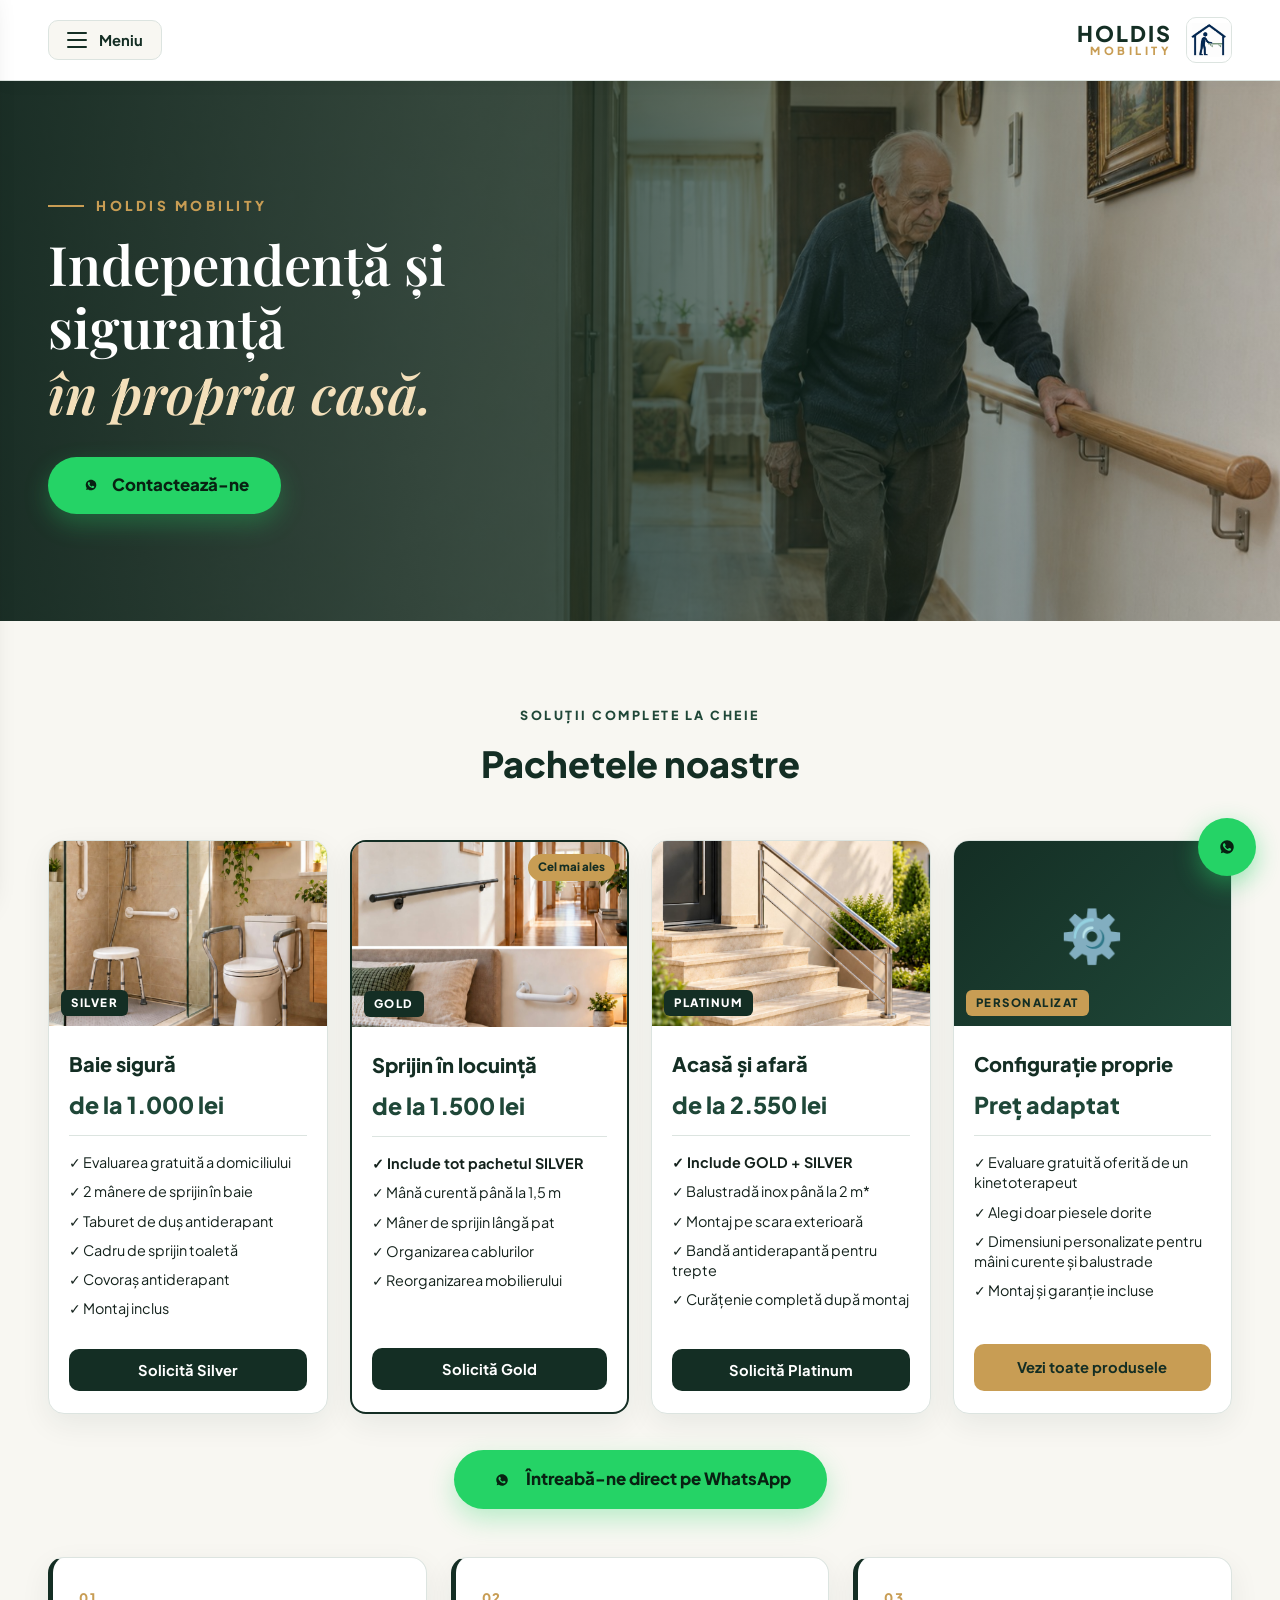
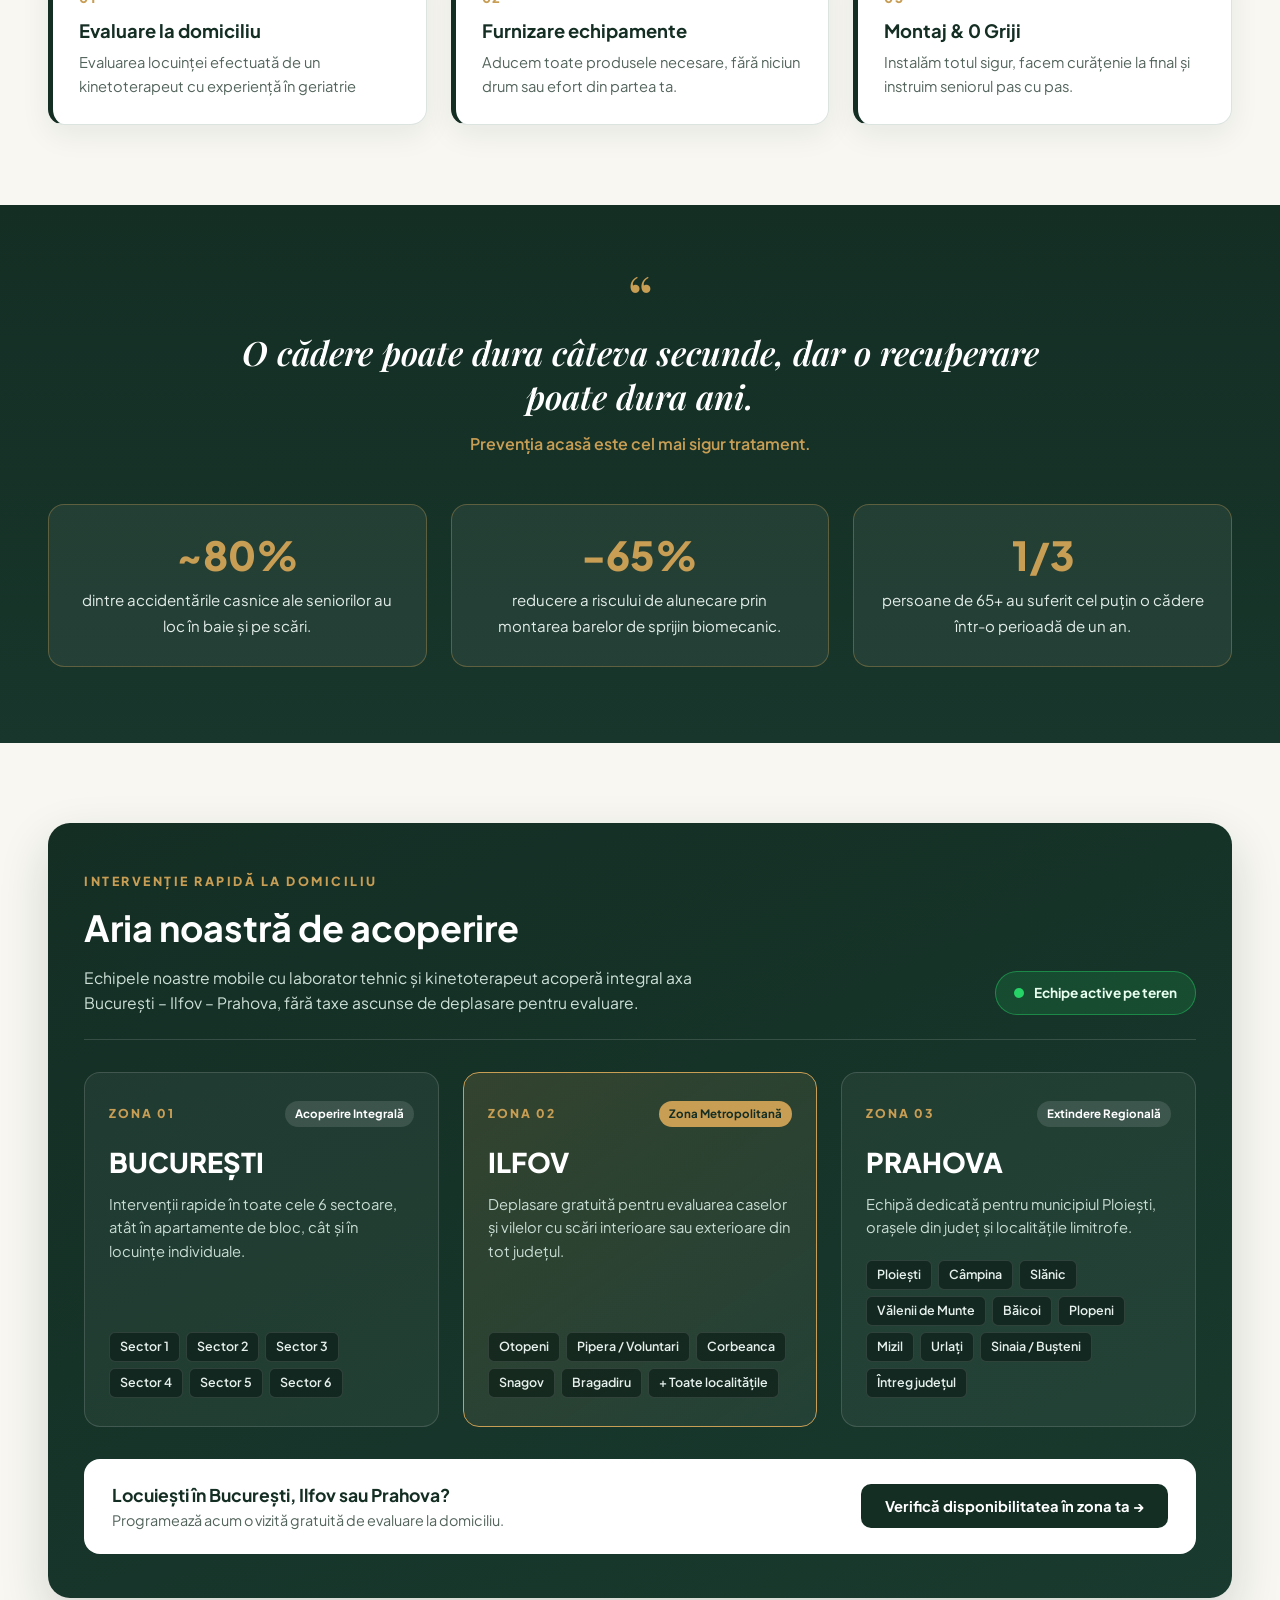
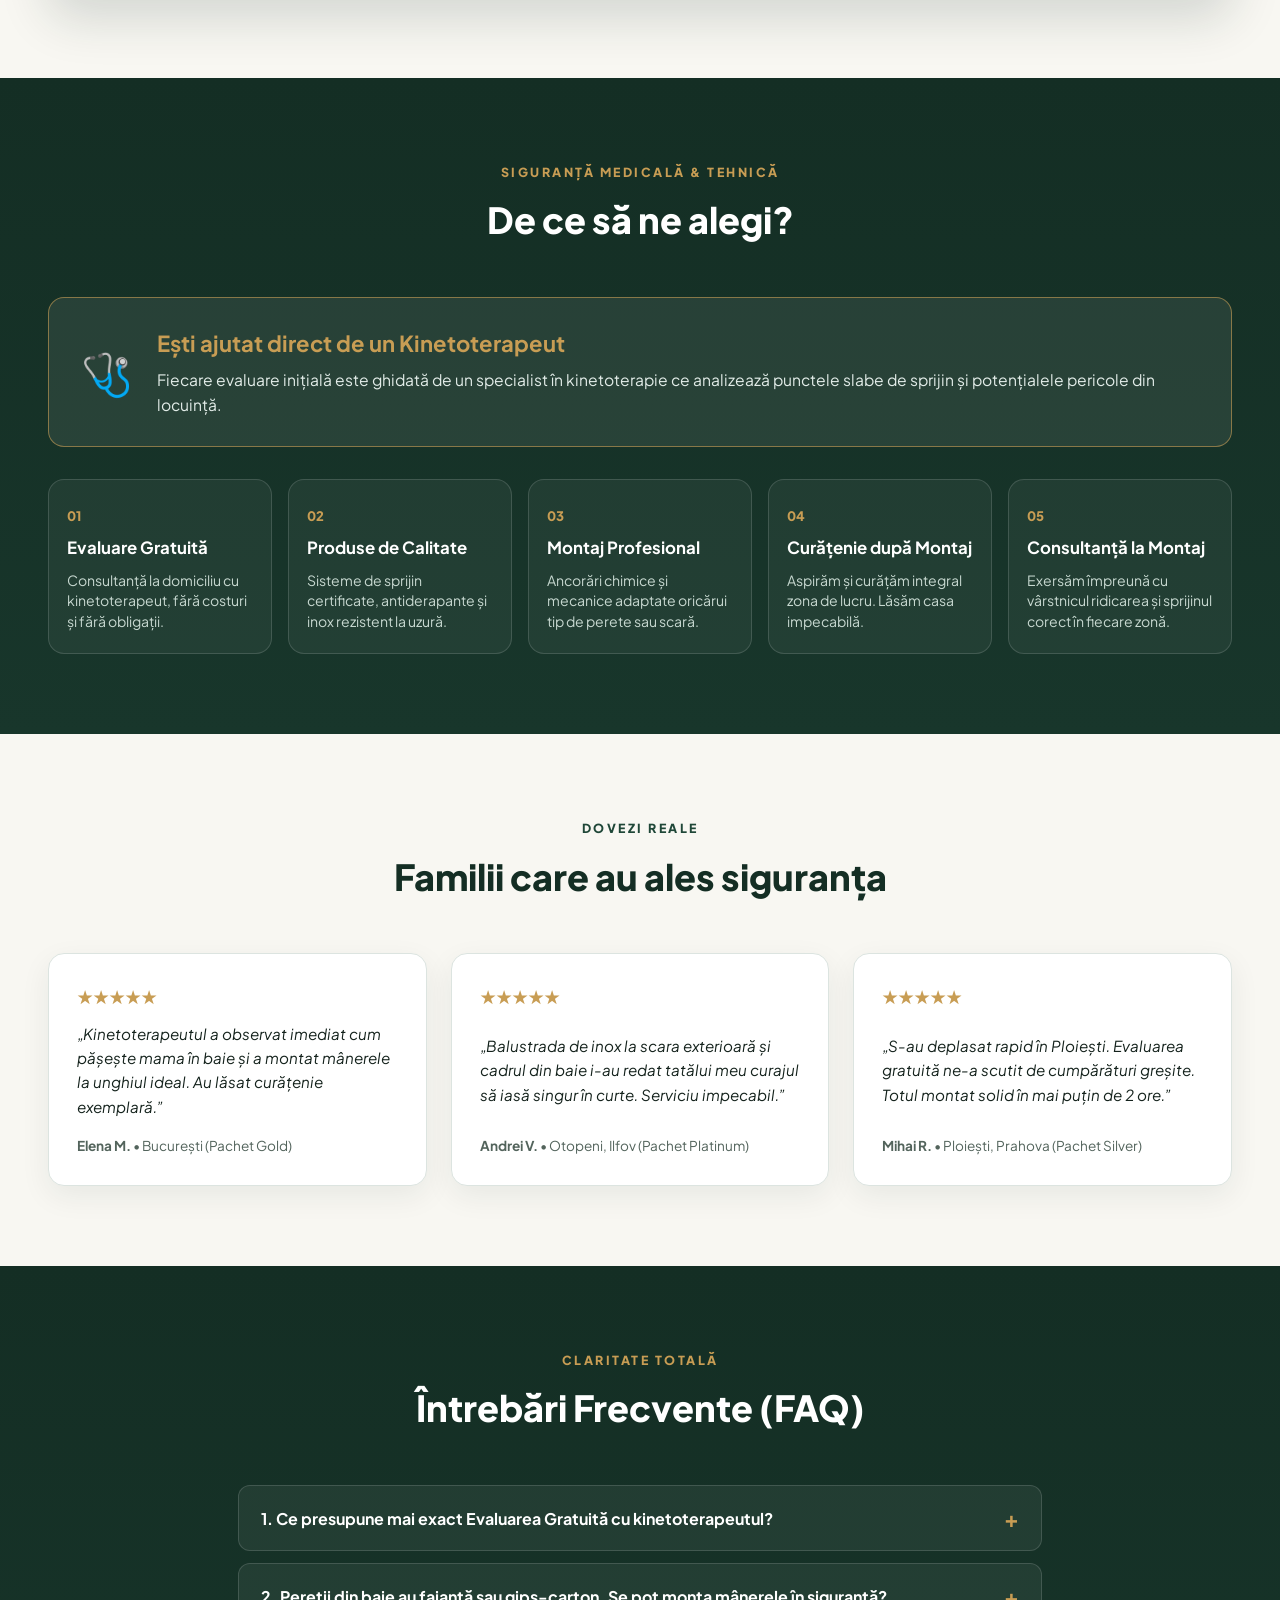
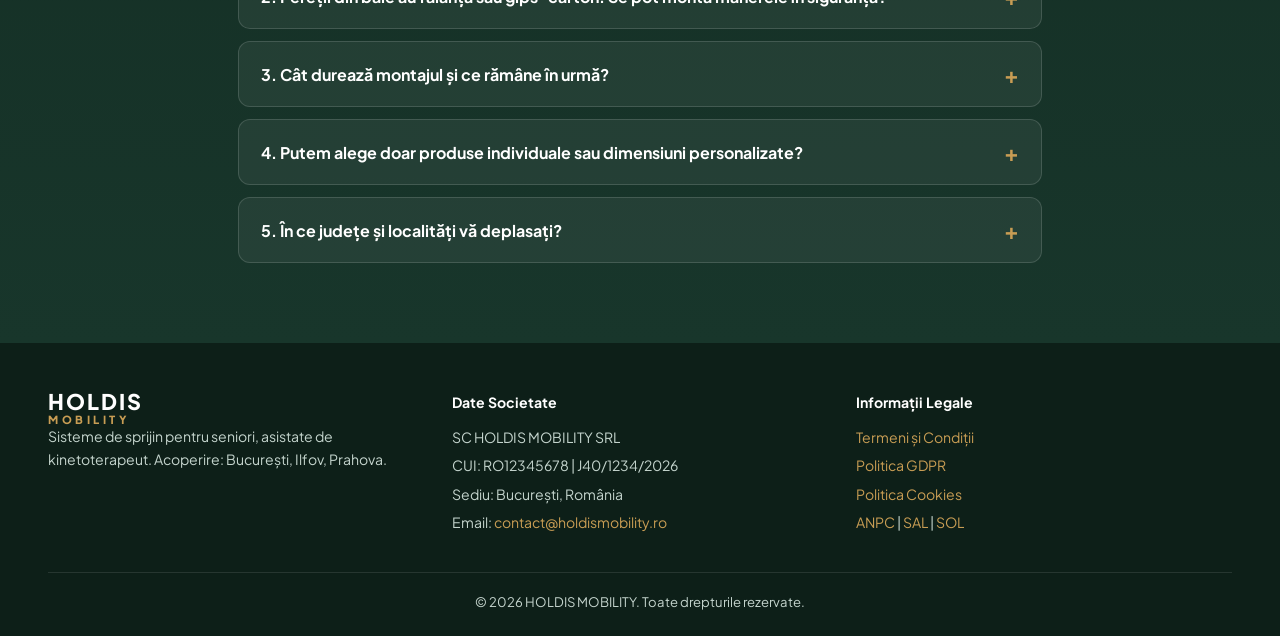
==== commit 6ac2624c: "Add files via upload" ====
--- a/index.html
+++ b/index.html
@@ -5,7 +5,6 @@
     <meta name="viewport" content="width=device-width, initial-scale=1.0">
     <title>HOLDIS MOBILITY | Siguranță și Sprijin Acasă</title>
     <meta name="description" content="Sisteme de sprijin și siguranță pentru seniori în București, Ilfov și Prahova. Evaluare gratuită cu kinetoterapeut și montaj complet.">
-    <!-- Fonturi estetice premium: Playfair Display (pentru titlul de pe poza) & Plus Jakarta Sans -->
     <link rel="preconnect" href="https://fonts.googleapis.com">
     <link rel="preconnect" href="https://fonts.gstatic.com" crossorigin>
     <link href="https://fonts.googleapis.com/css2?family=Playfair+Display:ital,wght@0,600;0,700;1,600&family=Plus+Jakarta+Sans:wght@400;500;600;700;800&display=swap" rel="stylesheet">
@@ -16,8 +15,6 @@
     <!-- HEADER ALB: HAMBURGER IN STANGA, LOGO IN DREAPTA -->
     <header class="site-header">
         <div class="container header-inner">
-            
-            <!-- Stanga: Buton Meniu Hamburger -->
             <button type="button" class="hamburger-btn" id="menuToggleBtn" aria-label="Deschide meniul" onclick="toggleDrawerMenu()">
                 <span class="ham-Lines">
                     <span></span>
@@ -27,7 +24,6 @@
                 <span class="ham-label">Meniu</span>
             </button>
 
-            <!-- Dreapta: Logo Holdis Mobility -->
             <a href="index.html" class="brand-logo">
                 <div class="logo-text">
                     <span class="logo-main">HOLDIS</span>
@@ -35,11 +31,10 @@
                 </div>
                 <img src="logo.png" alt="Logo HOLDIS MOBILITY" class="logo-img" onerror="this.src='https://placehold.co/96x96/142E24/FFFFFF?text=HM'">
             </a>
-
         </div>
     </header>
 
-    <!-- DRAWER MENIU LATERAL (FARA SECTIUNEA PACHETE) -->
+    <!-- DRAWER MENIU LATERAL -->
     <div class="drawer-overlay" id="drawerOverlay" onclick="toggleDrawerMenu()"></div>
     <aside class="side-drawer" id="sideDrawer" aria-hidden="true">
         <div class="drawer-header">
@@ -48,10 +43,10 @@
         </div>
         <nav class="drawer-nav">
             <a href="index.html" class="active">Acasă</a>
-            <a href="configurator.html">Configurare dinamică</a>
+            <a href="produse.html">Produse și servicii</a>
             <a href="comparatie.html">Tabel comparativ</a>
+            <a href="#aria-lucru" onclick="toggleDrawerMenu()">Aria de acoperire</a>
             <a href="#de-ce-noi" onclick="toggleDrawerMenu()">De ce noi?</a>
-            <a href="#aria-lucru" onclick="toggleDrawerMenu()">Aria de acoperire</a>
             <a href="#faq" onclick="toggleDrawerMenu()">Întrebări frecvente (FAQ)</a>
             <a href="legal.html">Informații legale & GDPR</a>
         </nav>
@@ -63,7 +58,7 @@
         </div>
     </aside>
 
-    <!-- HERO SECTION: POZA COVER + FONT ESTETIC + BUTON WHATSAPP SUB HOLDIS MOBILITY -->
+    <!-- HERO SECTION: POZA COVER + FONT ESTETIC + BUTON WHATSAPP -->
     <section class="hero-cover" style="background-image: url('banner-senior.jpg'), url('https://images.unsplash.com/photo-1581579438747-1dc8d17bbce4?auto=format&fit=crop&w=1600&q=80');">
         <div class="hero-overlay">
             <div class="container hero-content-left">
@@ -84,13 +79,13 @@
         </div>
     </section>
 
-    <!-- PACHETE DE SPRIJIN (FARA BARA CU OPTIUNEA INCLUSA, CU TITLU PACHETE DE SPRIJIN) -->
+    <!-- PACHETELE NOASTRE -->
     <section id="pachete-acasa" class="section section-cream">
         <div class="container">
             
             <div class="section-head-dark">
                 <span class="kicker-forest">SOLUȚII COMPLETE LA CHEIE</span>
-                <h2>PACHETE DE SPRIJIN</h2>
+                <h2>Pachetele noastre</h2>
             </div>
 
             <!-- Grid 4 Pachete: Silver, Gold, Platinum + Configuratie Proprie -->
@@ -99,7 +94,7 @@
                 <!-- SILVER -->
                 <article class="pkg-card">
                     <div class="pkg-img-box">
-                        <img src="pachet-silver.jpg" alt="Pachet Silver Baie" onerror="this.src='https://placehold.co/500x320/142E24/F9F8F3?text=SILVER+-+Baie+Sigura'">
+                        <img src="pachet-silver.jpg" alt="Pachet Silver Baie" onerror="this.src='https://placehold.co/500x380/142E24/F9F8F3?text=SILVER+-+Baie+Sigura'">
                         <span class="pkg-badge">SILVER</span>
                     </div>
                     <div class="pkg-content">
@@ -123,7 +118,7 @@
                 <article class="pkg-card pkg-featured">
                     <div class="pkg-ribbon">Cel mai ales</div>
                     <div class="pkg-img-box">
-                        <img src="pachet-gold.jpg" alt="Pachet Gold Locuință" onerror="this.src='https://placehold.co/500x320/1F4738/F9F8F3?text=GOLD+-+Interior+Complet'">
+                        <img src="pachet-gold.jpg" alt="Pachet Gold Locuință" onerror="this.src='https://placehold.co/500x380/1F4738/F9F8F3?text=GOLD+-+Interior+Complet'">
                         <span class="pkg-badge">GOLD</span>
                     </div>
                     <div class="pkg-content">
@@ -145,7 +140,7 @@
                 <!-- PLATINUM -->
                 <article class="pkg-card">
                     <div class="pkg-img-box">
-                        <img src="pachet-platinum.jpg" alt="Pachet Platinum Exterior" onerror="this.src='https://placehold.co/500x320/142E24/F9F8F3?text=PLATINUM+-+Casa+%2B+Exterior'">
+                        <img src="pachet-platinum.jpg" alt="Pachet Platinum Exterior" onerror="this.src='https://placehold.co/500x380/142E24/F9F8F3?text=PLATINUM+-+Casa+%2B+Exterior'">
                         <span class="pkg-badge">PLATINUM</span>
                     </div>
                     <div class="pkg-content">
@@ -179,20 +174,28 @@
                             <li>✓ Dimensiuni personalizate pentru mâini curente și balustrade</li>
                             <li>✓ Montaj și garanție incluse</li>
                         </ul>
-                        <a href="configurator.html" class="btn-pkg-custom">
-                            Configurează dinamic →
+                        <a href="produse.html" class="btn-pkg-custom">
+                            Vezi toate produsele
                         </a>
                     </div>
                 </article>
 
             </div>
 
-            <!-- PASII DE LUCRU (FARA NICIUN TEXT DEASUPRA PASILOR) -->
+            <!-- BUTON WHATSAPP VIZIBIL IMEDIAT SUB PACHETE -->
+            <div class="packages-wa-wrap">
+                <a href="https://wa.me/40722000000?text=Bun%C4%83%20ziua!%20Doresc%20detalii%20despre%20pachetele%20Holdis%20Mobility%20sau%20o%20evaluare%20gratuit%C4%83." target="_blank" rel="noopener" class="btn-packages-whatsapp">
+                    <svg viewBox="0 0 24 24" width="24" height="24" fill="currentColor"><path d="M12.031 6.172c-3.181 0-5.767 2.586-5.768 5.766-.001 1.298.38 2.27 1.019 3.287l-.582 2.128 2.182-.573c.978.58 1.911.928 3.145.929 3.178 0 5.767-2.587 5.768-5.766.001-3.187-2.575-5.77-5.764-5.771zm3.392 8.244c-.144.405-.837.774-1.17.824-.299.045-.677.063-1.092-.069-.252-.08-.575-.187-.988-.365-1.739-.751-2.874-2.502-2.961-2.617-.087-.116-.708-.94-.708-1.793s.448-1.273.607-1.446c.159-.173.346-.217.462-.217l.332.006c.106.005.249-.04.39.298.144.347.491 1.2.534 1.287.043.087.072.188.014.304-.058.116-.087.188-.173.289l-.26.304c-.087.086-.177.18-.076.354.101.174.449.741.964 1.201.662.591 1.221.774 1.394.86s.274.072.376-.043c.101-.116.433-.506.549-.68.116-.173.231-.145.39-.087s1.011.477 1.184.564.289.13.332.202c.045.072.045.419-.1.824z"/></svg>
+                    <span>Întreabă-ne direct pe WhatsApp</span>
+                </a>
+            </div>
+
+            <!-- PASII DE LUCRU (FARA TEXT DEASUPRA) -->
             <div class="steps-clean-grid">
                 <div class="step-clean-box">
                     <span class="step-clean-number">01</span>
                     <h4>Evaluare la domiciliu</h4>
-                    <p>Venim gratuit, analizăm traseele zilnice și stabilim punctele critice de sprijin.</p>
+                    <p>Evaluarea locuinței efectuată de un kinetoterapeut cu experiență în geriatrie</p>
                 </div>
                 <div class="step-clean-box">
                     <span class="step-clean-number">02</span>
@@ -209,7 +212,7 @@
         </div>
     </section>
 
-    <!-- CITATUL SI STUDIILE (MUTATE IMEDIAT DUPA PACHETE) -->
+    <!-- CITATUL SI STUDIILE (IMEDIAT DUPA PACHETE) -->
     <section class="quote-and-studies section-forest">
         <div class="container">
             
@@ -239,63 +242,16 @@
         </div>
     </section>
 
-    <!-- SECTIUNEA: DE CE SA NE ALEGI? -->
-    <section id="de-ce-noi" class="section section-cream">
+    <!-- SECTIUNEA: ARIA DE ACOPERIRE (INAINTE DE "DE CE SA NE ALEGI") -->
+    <section id="aria-lucru" class="section section-cream">
         <div class="container">
-            <div class="section-head-dark">
-                <span class="kicker-forest">SIGURANȚĂ MEDICALĂ & TEHNICĂ</span>
-                <h2>De ce să ne alegi?</h2>
-            </div>
-
-            <!-- Highlight Explicit Kinetoterapeut cu textul exact cerut -->
-            <div class="kineto-highlight-light">
-                <div class="kineto-icon">🩺</div>
-                <div class="kineto-info">
-                    <h3>Ești ajutat direct de un Kinetoterapeut</h3>
-                    <p>Fiecare evaluare inițială este ghidată de un specialist în kinetoterapie ce analizează punctele slabe de sprijin și potențialele pericole din locuință.</p>
-                </div>
-            </div>
-
-            <div class="why-grid-5">
-                <div class="why-light-card">
-                    <span class="why-num">01</span>
-                    <h4>Evaluare Gratuită</h4>
-                    <p>Consultanță la domiciliu cu kinetoterapeut, fără costuri și fără obligații.</p>
-                </div>
-                <div class="why-light-card">
-                    <span class="why-num">02</span>
-                    <h4>Produse de Calitate</h4>
-                    <p>Sisteme de sprijin certificate, antiderapante și inox rezistent la uzură.</p>
-                </div>
-                <div class="why-light-card">
-                    <span class="why-num">03</span>
-                    <h4>Montaj Profesional</h4>
-                    <p>Ancorări chimice și mecanice adaptate oricărui tip de perete sau scară.</p>
-                </div>
-                <div class="why-light-card">
-                    <span class="why-num">04</span>
-                    <h4>Curățenie după Montaj</h4>
-                    <p>Aspirăm și curățăm integral zona de lucru. Lăsăm casa impecabilă.</p>
-                </div>
-                <div class="why-light-card">
-                    <span class="why-num">05</span>
-                    <h4>Consultanță la Montaj</h4>
-                    <p>Exersăm împreună cu vârstnicul ridicarea și sprijinul corect în fiecare zonă.</p>
-                </div>
-            </div>
-        </div>
-    </section>
-
-    <!-- SECTIUNEA: ARIA DE LUCRU (DESIGN DINAMIC, ARHITECTURAL & DE IMPACT) -->
-    <section id="aria-lucru" class="section section-forest">
-        <div class="container">
-            <div class="coverage-dynamic-wrap">
+            <div class="coverage-dynamic-panel">
                 
                 <div class="coverage-header-row">
                     <div>
                         <span class="kicker-gold">INTERVENȚIE RAPIDĂ LA DOMICILIU</span>
                         <h2>Aria noastră de acoperire</h2>
-                        <p class="coverage-lead">Echipele noastre mobile cu laborator tehnic și kinetoterapeut acoperă integral axa București – Ilfov – Valea Prahovei, fără taxe ascunse de deplasare pentru evaluare.</p>
+                        <p class="coverage-lead">Echipele noastre mobile cu laborator tehnic și kinetoterapeut acoperă integral axa București – Ilfov – Prahova, fără taxe ascunse de deplasare pentru evaluare.</p>
                     </div>
                     <div class="coverage-live-pill">
                         <span class="pulse-dot"></span>
@@ -341,19 +297,23 @@
                         </div>
                     </div>
 
-                    <!-- PRAHOVA -->
+                    <!-- PRAHOVA (ACTUALIZAT: FARA BREAZA/CORNU + ADAUGATE LOCALITATILE NOI) -->
                     <div class="region-card">
                         <div class="region-top">
                             <span class="region-code">ZONA 03</span>
                             <span class="region-badge">Extindere Regională</span>
                         </div>
                         <h3>PRAHOVA</h3>
-                        <p class="region-desc">Echipă dedicată pentru municipiul Ploiești, localitățile limitrofe și întreaga Vale a Prahovei.</p>
+                        <p class="region-desc">Echipă dedicată pentru municipiul Ploiești, orașele din județ și localitățile limitrofe.</p>
                         <div class="region-tags">
                             <span>Ploiești</span>
                             <span>Câmpina</span>
-                            <span>Breaza</span>
-                            <span>Cornu</span>
+                            <span>Slănic</span>
+                            <span>Vălenii de Munte</span>
+                            <span>Băicoi</span>
+                            <span>Plopeni</span>
+                            <span>Mizil</span>
+                            <span>Urlați</span>
                             <span>Sinaia / Bușteni</span>
                             <span>Întreg județul</span>
                         </div>
@@ -371,6 +331,53 @@
                     </button>
                 </div>
 
+            </div>
+        </div>
+    </section>
+
+    <!-- SECTIUNEA: DE CE SA NE ALEGI? (MUTATA DUPA ARIA DE ACOPERIRE) -->
+    <section id="de-ce-noi" class="section section-forest">
+        <div class="container">
+            <div class="section-head-light">
+                <span class="kicker-gold">SIGURANȚĂ MEDICALĂ & TEHNICĂ</span>
+                <h2>De ce să ne alegi?</h2>
+            </div>
+
+            <!-- Highlight Explicit Kinetoterapeut -->
+            <div class="kineto-highlight-forest">
+                <div class="kineto-icon">🩺</div>
+                <div class="kineto-info">
+                    <h3>Ești ajutat direct de un Kinetoterapeut</h3>
+                    <p>Fiecare evaluare inițială este ghidată de un specialist în kinetoterapie ce analizează punctele slabe de sprijin și potențialele pericole din locuință.</p>
+                </div>
+            </div>
+
+            <div class="why-grid-5">
+                <div class="why-forest-card">
+                    <span class="why-num">01</span>
+                    <h4>Evaluare Gratuită</h4>
+                    <p>Consultanță la domiciliu cu kinetoterapeut, fără costuri și fără obligații.</p>
+                </div>
+                <div class="why-forest-card">
+                    <span class="why-num">02</span>
+                    <h4>Produse de Calitate</h4>
+                    <p>Sisteme de sprijin certificate, antiderapante și inox rezistent la uzură.</p>
+                </div>
+                <div class="why-forest-card">
+                    <span class="why-num">03</span>
+                    <h4>Montaj Profesional</h4>
+                    <p>Ancorări chimice și mecanice adaptate oricărui tip de perete sau scară.</p>
+                </div>
+                <div class="why-forest-card">
+                    <span class="why-num">04</span>
+                    <h4>Curățenie după Montaj</h4>
+                    <p>Aspirăm și curățăm integral zona de lucru. Lăsăm casa impecabilă.</p>
+                </div>
+                <div class="why-forest-card">
+                    <span class="why-num">05</span>
+                    <h4>Consultanță la Montaj</h4>
+                    <p>Exersăm împreună cu vârstnicul ridicarea și sprijinul corect în fiecare zonă.</p>
+                </div>
             </div>
         </div>
     </section>
@@ -403,7 +410,7 @@
         </div>
     </section>
 
-    <!-- FAQ - INTREBARI FRECVENTE CU RASPUNSURI EXTINSE (FOREST GREEN) -->
+    <!-- FAQ - INTREBARI FRECVENTE (FOREST GREEN) -->
     <section id="faq" class="section section-forest">
         <div class="container faq-container">
             <div class="section-head-light">
@@ -419,7 +426,7 @@
                         <span class="faq-icon">+</span>
                     </button>
                     <div class="faq-answer">
-                        <p>Un specialist în kinetoterapie se deplasează gratuit la domiciliul beneficiarului (în București, Ilfov sau Prahova). Acesta analizează punctele slabe de sprijin, potențialele pericole din locuință și structura pereților. La finalul vizitei, primiți planul exact de amplasare și oferta finală fermă, fără nicio obligație de achiziție.</p>
+                        <p>Un kinetoterapeut cu experiență în geriatrie se deplasează gratuit la domiciliul beneficiarului (în București, Ilfov sau Prahova). Acesta analizează punctele slabe de sprijin, potențialele pericole din locuință și structura pereților. La finalul vizitei, primiți planul exact de amplasare și oferta finală fermă, fără nicio obligație de achiziție.</p>
                     </div>
                 </div>
 
@@ -445,11 +452,11 @@
 
                 <div class="faq-item">
                     <button type="button" class="faq-question" onclick="toggleFaq(this)">
-                        <span>4. Putem realiza dimensiuni personalizate pentru mâini curente și balustrade?</span>
+                        <span>4. Putem alege doar produse individuale sau dimensiuni personalizate?</span>
                         <span class="faq-icon">+</span>
                     </button>
                     <div class="faq-answer">
-                        <p>Desigur. Prin opțiunea de Configurație Proprie adaptăm lungimea mâinilor curente și a balustradelor din inox la dimensiunile exacte ale scărilor sau holurilor dumneavoastră, selectând doar piesele dorite.</p>
+                        <p>Desigur. Pe pagina noastră <a href="produse.html" style="color:#C89D54; text-decoration:underline;">Produse și servicii</a> puteți explora toate produsele individuale (mânere, mâini curente, balustrade, scaune de duș, înălțătoare WC) și serviciile complementare, adaptând lungimea și configurația exact la locuința dumneavoastră.</p>
                     </div>
                 </div>
 
@@ -459,7 +466,7 @@
                         <span class="faq-icon">+</span>
                     </button>
                     <div class="faq-answer">
-                        <p>Acoperim integral municipiul București (toate sectoarele), județul Ilfov și județul Prahova (inclusiv Ploiești, Câmpina, Breaza, Sinaia și localitățile limitrofe).</p>
+                        <p>Acoperim integral municipiul București (toate sectoarele), județul Ilfov și județul Prahova (Ploiești, Câmpina, Slănic, Vălenii de Munte, Băicoi, Plopeni, Mizil, Urlați, Sinaia / Bușteni și localitățile limitrofe).</p>
                     </div>
                 </div>
 
--- a/style.css
+++ b/style.css
@@ -1,19 +1,19 @@
 /* ==========================================================================
-   PALETA FOREST GREEN & CREM / ALB + FONTURI ESTETICE (HOLDIS MOBILITY)
+   STYLE.CSS COMPLET - HOLDIS MOBILITY (HOME + PRODUSE INDIVIDUALE + RESPONSIVE)
    ========================================================================== */
 :root {
-    --forest-dark: #142E24;      /* Forest Green profund */
-    --forest-mid: #1F4738;       /* Forest Green secundar */
-    --forest-light: #E4EFEA;     /* Ton deschis de salvie/verde */
-    --cream-bg: #F9F8F3;         /* Crem cald si luminos */
+    --forest-dark: #142E24;
+    --forest-mid: #1F4738;
+    --forest-light: #E8F0EC;
+    --cream-bg: #F8F7F2;
     --white: #FFFFFF;
-    --gold-accent: #C89D54;      /* Accent cald nobil */
+    --gold-accent: #C89D54;
     --whatsapp-green: #25D366;
-    --text-dark: #12211B;
-    --text-muted: #52635B;
-    --border-soft: #D8E0DC;
+    --text-dark: #14221C;
+    --text-muted: #53645C;
+    --border-soft: #DCE4E0;
     --radius: 16px;
-    --shadow-soft: 0 12px 32px rgba(20, 46, 36, 0.08);
+    --shadow-soft: 0 10px 30px rgba(20, 46, 36, 0.07);
     --font-sans: 'Plus Jakarta Sans', -apple-system, BlinkMacSystemFont, "Segoe UI", Roboto, sans-serif;
     --font-serif: 'Playfair Display', Georgia, serif;
 }
@@ -33,33 +33,34 @@
     background-color: var(--cream-bg);
     color: var(--text-dark);
     line-height: 1.6;
-    font-size: 17px;
+    font-size: 16px;
+    overflow-x: hidden;
 }
 
 .container {
-    max-width: 1200px;
+    max-width: 1240px;
+    width: 100%;
     margin: 0 auto;
-    padding: 0 24px;
+    padding: 0 28px;
 }
 
 /* ==========================================================================
-   HEADER ALB: HAMBURGER IN STANGA, LOGO IN DREAPTA
+   1. HEADER ALB (HAMBURGER STANGA / LOGO DREAPTA)
    ========================================================================== */
 .site-header {
     background-color: var(--white);
-    color: var(--forest-dark);
     position: sticky;
     top: 0;
     z-index: 200;
     border-bottom: 1px solid var(--border-soft);
-    box-shadow: 0 4px 20px rgba(20, 46, 36, 0.05);
+    box-shadow: 0 2px 16px rgba(20, 46, 36, 0.05);
 }
 
 .header-inner {
     display: flex;
     justify-content: space-between;
     align-items: center;
-    height: 78px;
+    height: 80px;
 }
 
 .hamburger-btn {
@@ -72,7 +73,8 @@
     padding: 10px 18px;
     border-radius: 10px;
     cursor: pointer;
-    transition: all 0.2s;
+    font-family: inherit;
+    transition: all 0.2s ease;
 }
 
 .hamburger-btn:hover {
@@ -84,7 +86,7 @@
     display: flex;
     flex-direction: column;
     gap: 5px;
-    width: 22px;
+    width: 20px;
 }
 
 .ham-Lines span {
@@ -97,15 +99,14 @@
 
 .ham-label {
     font-weight: 700;
-    font-size: 0.95rem;
-    letter-spacing: 0.5px;
+    font-size: 0.92rem;
     color: var(--forest-dark);
 }
 
 .brand-logo {
     display: flex;
     align-items: center;
-    gap: 12px;
+    gap: 14px;
     text-decoration: none;
     text-align: right;
 }
@@ -117,14 +118,14 @@
 }
 
 .logo-main {
-    font-size: 1.4rem;
+    font-size: 1.35rem;
     font-weight: 800;
     letter-spacing: 2px;
     color: var(--forest-dark);
 }
 
 .logo-sub {
-    font-size: 0.72rem;
+    font-size: 0.7rem;
     font-weight: 800;
     letter-spacing: 3.5px;
     color: var(--gold-accent);
@@ -139,12 +140,13 @@
 }
 
 /* ==========================================================================
-   SIDE DRAWER MENU
+   2. MENIU LATERAL (DRAWER)
    ========================================================================== */
 .drawer-overlay {
     position: fixed;
     inset: 0;
-    background: rgba(10, 24, 19, 0.65);
+    background: rgba(10, 24, 19, 0.6);
+    backdrop-filter: blur(2px);
     z-index: 300;
     display: none;
 }
@@ -156,8 +158,8 @@
 .side-drawer {
     position: fixed;
     top: 0;
-    left: -320px;
-    width: 300px;
+    left: -340px;
+    width: 310px;
     height: 100vh;
     background-color: var(--forest-dark);
     color: var(--white);
@@ -166,7 +168,7 @@
     display: flex;
     flex-direction: column;
     transition: left 0.3s ease;
-    box-shadow: 8px 0 30px rgba(0, 0, 0, 0.35);
+    box-shadow: 10px 0 30px rgba(0, 0, 0, 0.3);
 }
 
 .side-drawer.open {
@@ -177,12 +179,12 @@
     display: flex;
     justify-content: space-between;
     align-items: center;
-    padding-bottom: 20px;
+    padding-bottom: 18px;
     border-bottom: 1px solid rgba(255, 255, 255, 0.12);
 }
 
 .drawer-title {
-    font-size: 0.85rem;
+    font-size: 0.8rem;
     text-transform: uppercase;
     letter-spacing: 2px;
     color: var(--gold-accent);
@@ -201,15 +203,15 @@
 .drawer-nav {
     display: flex;
     flex-direction: column;
-    gap: 8px;
-    margin-top: 24px;
+    gap: 6px;
+    margin-top: 22px;
     flex-grow: 1;
 }
 
 .drawer-nav a {
     color: #E2ECE8;
     text-decoration: none;
-    font-size: 1.05rem;
+    font-size: 1rem;
     font-weight: 600;
     padding: 12px 14px;
     border-radius: 10px;
@@ -224,17 +226,17 @@
 
 .drawer-footer {
     border-top: 1px solid rgba(255, 255, 255, 0.12);
-    padding-top: 20px;
+    padding-top: 18px;
     display: flex;
     flex-direction: column;
-    gap: 12px;
+    gap: 10px;
 }
 
 .btn-whatsapp-full {
     display: block;
     text-align: center;
     background-color: var(--whatsapp-green);
-    color: #092413;
+    color: #082212;
     font-weight: 700;
     text-decoration: none;
     padding: 12px;
@@ -243,35 +245,34 @@
 
 .drawer-mail {
     color: #B9CCC4;
-    font-size: 0.88rem;
+    font-size: 0.85rem;
     text-decoration: none;
     text-align: center;
 }
 
 /* ==========================================================================
-   HERO COVER CU STIL DE SCRIS ESTETIC / EDITORIAL
+   3. HERO COVER (ALINIAT SUS - TAIE DOAR DIN PARTEA DE JOS)
    ========================================================================== */
 .hero-cover {
     position: relative;
-    min-height: 560px;
+    min-height: 540px;
     background-size: cover;
-    background-position: center;
+    background-position: center top;
+    background-repeat: no-repeat;
     display: flex;
     align-items: center;
 }
 
 .hero-overlay {
     width: 100%;
-    min-height: 560px;
-    display: flex;
-    align-items: center;
-    background: linear-gradient(90deg, rgba(16, 38, 30, 0.94) 0%, rgba(20, 46, 36, 0.78) 50%, rgba(20, 46, 36, 0.2) 100%);
+    min-height: 540px;
+    display: flex;
+    align-items: center;
+    background: linear-gradient(90deg, rgba(16, 38, 30, 0.94) 0%, rgba(20, 46, 36, 0.78) 45%, rgba(20, 46, 36, 0.15) 100%);
     padding: 72px 0;
 }
 
 .hero-content-left {
-    max-width: 670px;
-    margin-left: max(24px, calc((100vw - 1200px) / 2 + 24px));
     color: var(--white);
 }
 
@@ -279,55 +280,54 @@
     display: inline-flex;
     align-items: center;
     gap: 12px;
-    margin-bottom: 18px;
+    margin-bottom: 16px;
 }
 
 .badge-line {
-    width: 38px;
+    width: 36px;
     height: 2px;
     background-color: var(--gold-accent);
     display: inline-block;
 }
 
 .hero-kicker {
-    font-size: 0.88rem;
-    font-weight: 800;
-    letter-spacing: 4px;
+    font-size: 0.85rem;
+    font-weight: 800;
+    letter-spacing: 3.5px;
     color: var(--gold-accent);
     text-transform: uppercase;
 }
 
 .hero-aesthetic-title {
     font-family: var(--font-serif);
-    font-size: 3.6rem;
-    line-height: 1.14;
+    font-size: 3.4rem;
+    line-height: 1.15;
     font-weight: 600;
-    letter-spacing: -0.5px;
-    margin-bottom: 34px;
-    color: #FFFFFF;
-    text-shadow: 0 8px 24px rgba(0, 0, 0, 0.28);
+    max-width: 640px;
+    margin-bottom: 32px;
+    color: var(--white);
 }
 
 .hero-aesthetic-title em {
     font-style: italic;
-    font-weight: 600;
     color: #F3DFBA;
     display: block;
+    margin-top: 4px;
 }
 
 .btn-hero-whatsapp {
     display: inline-flex;
     align-items: center;
-    gap: 12px;
+    gap: 10px;
     background-color: var(--whatsapp-green);
     color: #082212;
-    font-size: 1.08rem;
-    font-weight: 800;
-    padding: 16px 34px;
+    font-size: 1.05rem;
+    font-weight: 800;
+    padding: 15px 32px;
     border-radius: 50px;
     text-decoration: none;
-    box-shadow: 0 10px 28px rgba(37, 211, 102, 0.35);
-    transition: transform 0.2s, background-color 0.2s;
+    box-shadow: 0 10px 24px rgba(37, 211, 102, 0.3);
+    transition: transform 0.2s ease, background-color 0.2s ease;
 }
 
 .btn-hero-whatsapp:hover {
@@ -336,10 +336,10 @@
 }
 
 /* ==========================================================================
-   TRANZITII SECTIUNI: CREM vs FOREST GREEN
+   4. SECTIUNI GENERALE & TITLURI
    ========================================================================== */
 .section {
-    padding: 76px 0;
+    padding: 80px 0;
 }
 
 .section-cream {
@@ -348,33 +348,34 @@
 }
 
 .section-forest {
-    background: linear-gradient(180deg, var(--forest-dark) 0%, #19382C 100%);
+    background: linear-gradient(180deg, var(--forest-dark) 0%, #18362B 100%);
     color: var(--white);
 }
 
 .section-head-dark,
 .section-head-light {
     text-align: center;
-    max-width: 700px;
-    margin: 0 auto 44px;
+    max-width: 720px;
+    margin: 0 auto 48px;
 }
 
 .section-head-dark h1,
 .section-head-dark h2 {
-    font-size: 2.3rem;
-    color: var(--forest-dark);
-    margin-top: 6px;
-    letter-spacing: -0.5px;
+    font-size: 2.25rem;
+    font-weight: 800;
+    color: var(--forest-dark);
+    margin-top: 8px;
 }
 
 .section-head-light h2 {
-    font-size: 2.3rem;
-    color: var(--white);
-    margin-top: 6px;
+    font-size: 2.25rem;
+    font-weight: 800;
+    color: var(--white);
+    margin-top: 8px;
 }
 
 .kicker-forest {
-    font-size: 0.8rem;
+    font-size: 0.78rem;
     font-weight: 800;
     letter-spacing: 2.5px;
     color: var(--forest-mid);
@@ -382,7 +383,7 @@
 }
 
 .kicker-gold {
-    font-size: 0.8rem;
+    font-size: 0.78rem;
     font-weight: 800;
     letter-spacing: 2.5px;
     color: var(--gold-accent);
@@ -390,13 +391,14 @@
 }
 
 /* ==========================================================================
-   PACHETE DE SPRIJIN
+   5. PACHETELE NOASTRE + BUTON WHATSAPP SUB PACHETE + PASI
    ========================================================================== */
 .packages-grid-4 {
     display: grid;
-    grid-template-columns: repeat(auto-fit, minmax(260px, 1fr));
-    gap: 24px;
-    margin-bottom: 56px;
+    grid-template-columns: repeat(4, 1fr);
+    gap: 22px;
+    margin-bottom: 36px;
+    align-items: stretch;
 }
 
 .pkg-card {
@@ -408,6 +410,11 @@
     display: flex;
     flex-direction: column;
     position: relative;
+    transition: transform 0.2s ease;
+}
+
+.pkg-card:hover {
+    transform: translateY(-4px);
 }
 
 .pkg-featured {
@@ -420,9 +427,9 @@
     right: 12px;
     background-color: var(--gold-accent);
     color: var(--forest-dark);
-    font-size: 0.75rem;
-    font-weight: 800;
-    padding: 4px 12px;
+    font-size: 0.72rem;
+    font-weight: 800;
+    padding: 4px 10px;
     border-radius: 20px;
     z-index: 2;
 }
@@ -431,12 +438,14 @@
     height: 185px;
     position: relative;
     background-color: var(--forest-light);
+    overflow: hidden;
 }
 
 .pkg-img-box img {
     width: 100%;
     height: 100%;
     object-fit: cover;
+    display: block;
 }
 
 .pkg-custom-visual {
@@ -447,20 +456,21 @@
 }
 
 .custom-icon-large {
-    font-size: 3.5rem;
+    font-size: 3.2rem;
 }
 
 .pkg-badge {
     position: absolute;
-    bottom: 12px;
-    left: 14px;
+    bottom: 10px;
+    left: 12px;
     background-color: var(--forest-dark);
     color: var(--white);
-    font-size: 0.75rem;
+    font-size: 0.72rem;
     font-weight: 800;
     letter-spacing: 1.5px;
-    padding: 4px 12px;
+    padding: 4px 10px;
     border-radius: 6px;
+    z-index: 2;
 }
 
 .badge-gold {
@@ -469,22 +479,25 @@
 }
 
 .pkg-content {
-    padding: 22px;
+    padding: 22px 20px;
     display: flex;
     flex-direction: column;
     flex-grow: 1;
 }
 
 .pkg-content h3 {
-    font-size: 1.35rem;
-    color: var(--forest-dark);
+    font-size: 1.25rem;
+    color: var(--forest-dark);
+    font-weight: 800;
 }
 
 .pkg-price {
-    font-size: 1.55rem;
+    font-size: 1.45rem;
     font-weight: 800;
     color: var(--forest-mid);
     margin: 6px 0 16px;
+    padding-bottom: 12px;
+    border-bottom: 1px solid var(--border-soft);
 }
 
 .pkg-list {
@@ -494,26 +507,28 @@
 }
 
 .pkg-list li {
-    font-size: 0.92rem;
+    font-size: 0.9rem;
     margin-bottom: 9px;
     color: var(--text-dark);
-    line-height: 1.45;
+    line-height: 1.4;
 }
 
 .btn-pkg-select,
 .btn-pkg-custom {
     width: 100%;
-    padding: 13px;
+    padding: 12px;
     border-radius: 10px;
     font-weight: 700;
-    font-size: 0.95rem;
+    font-size: 0.92rem;
     cursor: pointer;
     text-align: center;
     text-decoration: none;
     border: none;
+    font-family: inherit;
     background-color: var(--forest-dark);
     color: var(--white);
     transition: background 0.2s;
+    display: block;
 }
 
 .btn-pkg-custom {
@@ -521,58 +536,97 @@
     color: var(--forest-dark);
 }
 
+.btn-pkg-custom:hover {
+    background-color: #b78d46;
+}
+
 .btn-pkg-select:hover {
     background-color: var(--forest-mid);
 }
 
-/* PASII FARA TEXT DEASUPRA */
+/* Buton WhatsApp vizibil sub pachete */
+.packages-wa-wrap {
+    display: flex;
+    justify-content: center;
+    margin-bottom: 48px;
+}
+
+.btn-packages-whatsapp {
+    display: inline-flex;
+    align-items: center;
+    justify-content: center;
+    gap: 12px;
+    background-color: var(--whatsapp-green);
+    color: #082212;
+    font-size: 1.05rem;
+    font-weight: 800;
+    padding: 16px 36px;
+    border-radius: 50px;
+    text-decoration: none;
+    box-shadow: 0 10px 26px rgba(37, 211, 102, 0.3);
+    transition: transform 0.2s ease, background-color 0.2s ease;
+}
+
+.btn-packages-whatsapp:hover {
+    transform: translateY(-2px);
+    background-color: #20bd5a;
+}
+
+.btn-wa-compact {
+    padding: 13px 24px;
+    font-size: 0.94rem;
+}
+
+/* CEI 3 PASI ALINIATI SUB PACHETE */
 .steps-clean-grid {
     display: grid;
-    grid-template-columns: repeat(auto-fit, minmax(280px, 1fr));
+    grid-template-columns: repeat(3, 1fr);
     gap: 24px;
 }
 
 .step-clean-box {
-    background-color: var(--forest-light);
+    background-color: var(--white);
     padding: 26px;
     border-radius: var(--radius);
+    border: 1px solid var(--border-soft);
     border-left: 5px solid var(--forest-dark);
+    box-shadow: var(--shadow-soft);
 }
 
 .step-clean-number {
-    font-size: 0.85rem;
+    font-size: 0.82rem;
     font-weight: 900;
-    color: var(--forest-mid);
-    letter-spacing: 1px;
+    color: var(--gold-accent);
+    letter-spacing: 1.5px;
 }
 
 .step-clean-box h4 {
-    font-size: 1.2rem;
-    color: var(--forest-dark);
-    margin: 4px 0 6px;
+    font-size: 1.15rem;
+    color: var(--forest-dark);
+    margin: 6px 0;
 }
 
 .step-clean-box p {
-    font-size: 0.93rem;
+    font-size: 0.92rem;
     color: var(--text-muted);
 }
 
 /* ==========================================================================
-   CITAT & STUDII (MUTATE IMEDIAT DUPA PACHETE, PE FUNDAL FOREST GREEN)
+   6. CITAT & STUDII (3 COLOANE EGALE)
    ========================================================================== */
 .quote-and-studies {
-    padding: 72px 0;
+    padding: 76px 0;
 }
 
 .quote-inner {
-    max-width: 850px;
+    max-width: 820px;
     margin: 0 auto 48px;
     text-align: center;
 }
 
 .quote-mark {
     font-family: var(--font-serif);
-    font-size: 4.5rem;
+    font-size: 4rem;
     line-height: 0.5;
     color: var(--gold-accent);
     display: block;
@@ -581,24 +635,24 @@
 
 .quote-inner blockquote {
     font-family: var(--font-serif);
-    font-size: 2.2rem;
+    font-size: 2.1rem;
     font-weight: 600;
     font-style: italic;
-    line-height: 1.28;
-    margin-bottom: 14px;
+    line-height: 1.3;
+    margin-bottom: 12px;
     color: var(--white);
 }
 
 .quote-sub {
     color: var(--gold-accent);
     font-weight: 600;
-    font-size: 1.02rem;
+    font-size: 1rem;
 }
 
 .evidence-strip-forest {
     display: grid;
-    grid-template-columns: repeat(auto-fit, minmax(280px, 1fr));
-    gap: 22px;
+    grid-template-columns: repeat(3, 1fr);
+    gap: 24px;
 }
 
 .evidence-box-forest {
@@ -611,86 +665,30 @@
 
 .evidence-box-forest strong {
     display: block;
-    font-size: 2.6rem;
+    font-size: 2.5rem;
     color: var(--gold-accent);
     font-weight: 800;
     line-height: 1.1;
-    margin-bottom: 8px;
+    margin-bottom: 10px;
 }
 
 .evidence-box-forest span {
-    font-size: 0.95rem;
+    font-size: 0.94rem;
     color: #E2ECE8;
 }
 
 /* ==========================================================================
-   DE CE SA NE ALEGI? (PE FUNDAL CREM PENTRU CONTRAST ALTERNATIV)
+   7. ARIA DE ACOPERIRE (PANOU ARHITECTURAL FOREST GREEN IN SECTIUNE CREM)
    ========================================================================== */
-.kineto-highlight-light {
-    background: var(--white);
-    border: 2px solid var(--forest-dark);
-    border-radius: var(--radius);
-    padding: 28px 32px;
-    display: flex;
-    align-items: center;
-    gap: 22px;
-    margin-bottom: 36px;
-    box-shadow: var(--shadow-soft);
-}
-
-.kineto-icon {
-    font-size: 2.8rem;
-}
-
-.kineto-info h3 {
-    font-size: 1.4rem;
-    color: var(--forest-dark);
-    margin-bottom: 6px;
-}
-
-.kineto-info p {
-    color: var(--text-muted);
-    font-size: 1rem;
-}
-
-.why-grid-5 {
-    display: grid;
-    grid-template-columns: repeat(auto-fit, minmax(205px, 1fr));
-    gap: 18px;
-}
-
-.why-light-card {
-    background: var(--white);
-    border: 1px solid var(--border-soft);
-    padding: 24px 20px;
-    border-radius: var(--radius);
-    box-shadow: var(--shadow-soft);
-}
-
-.why-num {
-    color: var(--gold-accent);
-    font-weight: 800;
-    font-size: 0.85rem;
-}
-
-.why-light-card h4 {
-    font-size: 1.12rem;
-    color: var(--forest-dark);
-    margin: 8px 0;
-}
-
-.why-light-card p {
-    font-size: 0.9rem;
-    color: var(--text-muted);
-}
-
-/* ==========================================================================
-   ARIA DE ACOPERIRE: DESIGN ARHITECTURAL, DINAMIC SI DE IMPACT
-   ========================================================================== */
-.coverage-dynamic-wrap {
+.coverage-dynamic-panel {
+    background: linear-gradient(155deg, var(--forest-dark) 0%, #193A2E 100%);
+    color: var(--white);
+    padding: 44px 36px;
+    border-radius: 22px;
+    box-shadow: 0 20px 50px rgba(20, 46, 36, 0.16);
     display: flex;
     flex-direction: column;
-    gap: 36px;
+    gap: 32px;
 }
 
 .coverage-header-row {
@@ -700,31 +698,31 @@
     gap: 24px;
     flex-wrap: wrap;
     border-bottom: 1px solid rgba(255, 255, 255, 0.14);
-    padding-bottom: 28px;
+    padding-bottom: 24px;
 }
 
 .coverage-header-row h2 {
-    font-size: 2.4rem;
-    color: var(--white);
-    margin: 6px 0 10px;
+    font-size: 2.25rem;
+    color: var(--white);
+    margin: 6px 0 8px;
 }
 
 .coverage-lead {
     max-width: 680px;
     color: #CDE0D8;
-    font-size: 1.02rem;
+    font-size: 0.98rem;
 }
 
 .coverage-live-pill {
     display: inline-flex;
     align-items: center;
     gap: 10px;
-    background: rgba(37, 211, 102, 0.14);
+    background: rgba(37, 211, 102, 0.15);
     border: 1px solid rgba(37, 211, 102, 0.45);
     color: #E8FFF0;
     padding: 10px 18px;
     border-radius: 50px;
-    font-size: 0.88rem;
+    font-size: 0.85rem;
     font-weight: 700;
 }
 
@@ -745,18 +743,18 @@
 
 .coverage-cards-grid {
     display: grid;
-    grid-template-columns: repeat(auto-fit, minmax(310px, 1fr));
+    grid-template-columns: repeat(3, 1fr);
     gap: 24px;
 }
 
 .region-card {
     background: rgba(255, 255, 255, 0.05);
     border: 1px solid rgba(255, 255, 255, 0.14);
-    border-radius: 18px;
-    padding: 30px 26px;
+    border-radius: var(--radius);
+    padding: 28px 24px;
     display: flex;
     flex-direction: column;
-    transition: transform 0.25s ease, border-color 0.25s ease;
+    transition: transform 0.2s ease, border-color 0.2s ease;
 }
 
 .region-card:hover {
@@ -777,18 +775,18 @@
 }
 
 .region-code {
-    font-size: 0.78rem;
+    font-size: 0.76rem;
     font-weight: 800;
     letter-spacing: 2px;
     color: var(--gold-accent);
 }
 
 .region-badge {
-    font-size: 0.75rem;
+    font-size: 0.72rem;
     font-weight: 700;
-    background: rgba(255, 255, 255, 0.1);
-    color: var(--white);
-    padding: 4px 12px;
+    background: rgba(255, 255, 255, 0.12);
+    color: var(--white);
+    padding: 4px 10px;
     border-radius: 20px;
 }
 
@@ -798,40 +796,39 @@
 }
 
 .region-card h3 {
-    font-size: 1.85rem;
-    font-weight: 800;
-    letter-spacing: 1px;
-    color: var(--white);
-    margin-bottom: 10px;
+    font-size: 1.7rem;
+    font-weight: 800;
+    color: var(--white);
+    margin-bottom: 8px;
 }
 
 .region-desc {
     color: #C9DDD4;
-    font-size: 0.94rem;
-    margin-bottom: 22px;
+    font-size: 0.92rem;
+    margin-bottom: 20px;
     flex-grow: 1;
 }
 
 .region-tags {
     display: flex;
     flex-wrap: wrap;
-    gap: 8px;
+    gap: 6px;
 }
 
 .region-tags span {
-    background: rgba(12, 28, 22, 0.55);
+    background: rgba(12, 28, 22, 0.65);
     border: 1px solid rgba(255, 255, 255, 0.12);
     color: #E6F0EC;
-    font-size: 0.8rem;
+    font-size: 0.78rem;
     font-weight: 600;
-    padding: 5px 11px;
-    border-radius: 8px;
+    padding: 4px 10px;
+    border-radius: 6px;
 }
 
 .coverage-bottom-bar {
     background: var(--white);
     color: var(--forest-dark);
-    padding: 24px 30px;
+    padding: 22px 28px;
     border-radius: var(--radius);
     display: flex;
     justify-content: space-between;
@@ -846,12 +843,11 @@
 }
 
 .cbb-text strong {
-    font-size: 1.15rem;
-    color: var(--forest-dark);
+    font-size: 1.1rem;
 }
 
 .cbb-text span {
-    font-size: 0.92rem;
+    font-size: 0.9rem;
     color: var(--text-muted);
 }
 
@@ -859,11 +855,12 @@
     background-color: var(--forest-dark);
     color: var(--white);
     border: none;
-    padding: 14px 26px;
+    padding: 13px 24px;
     border-radius: 10px;
-    font-weight: 800;
-    font-size: 0.95rem;
+    font-weight: 700;
+    font-size: 0.92rem;
     cursor: pointer;
+    font-family: inherit;
     transition: background 0.2s;
 }
 
@@ -872,11 +869,72 @@
 }
 
 /* ==========================================================================
-   RECENZII SI FAQ ACCORDION
+   8. DE CE SA NE ALEGI? (DUPA ARIA DE ACOPERIRE - FOREST GREEN)
+   ========================================================================== */
+.kineto-highlight-forest {
+    background: rgba(255, 255, 255, 0.08);
+    border: 1.5px solid rgba(200, 157, 84, 0.6);
+    border-radius: var(--radius);
+    padding: 28px 32px;
+    display: flex;
+    align-items: center;
+    gap: 24px;
+    margin-bottom: 32px;
+}
+
+.kineto-icon {
+    font-size: 2.6rem;
+    flex-shrink: 0;
+}
+
+.kineto-info h3 {
+    font-size: 1.38rem;
+    color: var(--gold-accent);
+    margin-bottom: 6px;
+}
+
+.kineto-info p {
+    color: #E2ECE8;
+    font-size: 0.98rem;
+}
+
+.why-grid-5 {
+    display: grid;
+    grid-template-columns: repeat(5, 1fr);
+    gap: 16px;
+}
+
+.why-forest-card {
+    background: rgba(255, 255, 255, 0.05);
+    border: 1px solid rgba(255, 255, 255, 0.14);
+    padding: 22px 18px;
+    border-radius: var(--radius);
+}
+
+.why-num {
+    color: var(--gold-accent);
+    font-weight: 800;
+    font-size: 0.82rem;
+}
+
+.why-forest-card h4 {
+    font-size: 1.05rem;
+    color: var(--white);
+    margin: 8px 0;
+}
+
+.why-forest-card p {
+    font-size: 0.88rem;
+    color: #C7D8D0;
+    line-height: 1.45;
+}
+
+/* ==========================================================================
+   9. RECENZII (3 COLOANE) & FAQ
    ========================================================================== */
 .reviews-grid-3 {
     display: grid;
-    grid-template-columns: repeat(auto-fit, minmax(300px, 1fr));
+    grid-template-columns: repeat(3, 1fr);
     gap: 24px;
 }
 
@@ -886,21 +944,25 @@
     border-radius: var(--radius);
     border: 1px solid var(--border-soft);
     box-shadow: var(--shadow-soft);
+    display: flex;
+    flex-direction: column;
+    justify-content: space-between;
 }
 
 .rev-stars {
     color: var(--gold-accent);
-    font-size: 1.2rem;
+    font-size: 1.15rem;
     margin-bottom: 10px;
 }
 
 .rev-card p {
     font-style: italic;
     margin-bottom: 16px;
+    font-size: 0.95rem;
 }
 
 .rev-meta {
-    font-size: 0.88rem;
+    font-size: 0.85rem;
     color: var(--text-muted);
 }
 
@@ -911,7 +973,7 @@
 .faq-accordion {
     display: flex;
     flex-direction: column;
-    gap: 14px;
+    gap: 12px;
 }
 
 .faq-item {
@@ -926,10 +988,11 @@
     background: none;
     border: none;
     color: var(--white);
-    padding: 20px 24px;
+    padding: 18px 22px;
     text-align: left;
-    font-size: 1.05rem;
+    font-size: 1rem;
     font-weight: 700;
+    font-family: inherit;
     display: flex;
     justify-content: space-between;
     align-items: center;
@@ -937,16 +1000,16 @@
 }
 
 .faq-icon {
-    font-size: 1.5rem;
+    font-size: 1.4rem;
     color: var(--gold-accent);
     margin-left: 16px;
 }
 
 .faq-answer {
     display: none;
-    padding: 0 24px 20px;
+    padding: 0 22px 18px;
     color: #D2E0DA;
-    font-size: 0.96rem;
+    font-size: 0.94rem;
 }
 
 .faq-item.open .faq-answer {
@@ -954,136 +1017,296 @@
 }
 
 /* ==========================================================================
-   CONFIGURATOR DINAMIC, TABEL, MODAL & FOOTER
+   10. PAGINA NOUA: PRODUSE INDIVIDUALE (PRODUSE.HTML)
    ========================================================================== */
-.dynamic-config-layout {
+.products-hero {
+    padding: 68px 0 60px;
+    text-align: center;
+}
+
+.products-hero-inner {
+    max-width: 820px;
+    margin: 0 auto;
+}
+
+.products-page-title {
+    font-family: var(--font-serif);
+    font-size: 3rem;
+    font-weight: 600;
+    color: var(--white);
+    margin: 10px 0 16px;
+}
+
+.products-page-lead {
+    color: #D2E2DC;
+    font-size: 1.05rem;
+    margin-bottom: 28px;
+}
+
+.zone-jump-nav {
+    display: flex;
+    justify-content: center;
+    flex-wrap: wrap;
+    gap: 12px;
+}
+
+.zone-pill {
+    background: rgba(255, 255, 255, 0.1);
+    border: 1px solid rgba(200, 157, 84, 0.55);
+    color: var(--white);
+    text-decoration: none;
+    font-weight: 700;
+    font-size: 0.9rem;
+    padding: 10px 20px;
+    border-radius: 50px;
+    transition: all 0.2s ease;
+}
+
+.zone-pill:hover {
+    background: var(--gold-accent);
+    color: var(--forest-dark);
+}
+
+.zone-header {
+    display: flex;
+    align-items: center;
+    gap: 16px;
+    flex-wrap: wrap;
+    margin-bottom: 40px;
+    padding-bottom: 18px;
+    border-bottom: 2px solid var(--border-soft);
+}
+
+.zone-header h2 {
+    font-size: 2.15rem;
+    color: var(--forest-dark);
+    font-weight: 800;
+}
+
+.zone-header-light {
+    border-bottom-color: rgba(255, 255, 255, 0.16);
+}
+
+.zone-header-light h2 {
+    color: var(--white);
+}
+
+.zone-badge {
+    background-color: var(--forest-dark);
+    color: var(--gold-accent);
+    font-size: 0.78rem;
+    font-weight: 800;
+    letter-spacing: 2px;
+    padding: 6px 14px;
+    border-radius: 8px;
+}
+
+.zone-badge-gold {
+    background-color: var(--gold-accent);
+    color: var(--forest-dark);
+}
+
+.category-block {
+    margin-bottom: 54px;
+}
+
+.category-block:last-child {
+    margin-bottom: 0;
+}
+
+.category-title {
+    font-size: 1.45rem;
+    font-weight: 800;
+    color: var(--forest-mid);
+    margin-bottom: 22px;
+    padding-left: 14px;
+    border-left: 4px solid var(--gold-accent);
+}
+
+.category-title-light {
+    color: #F3DFBA;
+}
+
+.products-grid {
     display: grid;
-    grid-template-columns: 1.35fr 0.85fr;
-    gap: 30px;
-    align-items: start;
-}
-
-.config-group-card {
+    grid-template-columns: repeat(3, 1fr);
+    gap: 24px;
+}
+
+.prod-card {
     background-color: var(--white);
+    border-radius: var(--radius);
     border: 1px solid var(--border-soft);
-    border-radius: var(--radius);
-    padding: 26px;
-    margin-bottom: 24px;
+    overflow: hidden;
     box-shadow: var(--shadow-soft);
-}
-
-.config-group-card h3 {
-    color: var(--forest-dark);
-    margin-bottom: 18px;
-    font-size: 1.2rem;
-}
-
-.dynamic-check-row {
-    display: flex;
-    align-items: center;
-    gap: 12px;
+    display: flex;
+    flex-direction: column;
+    transition: transform 0.2s ease, box-shadow 0.2s ease;
+}
+
+.prod-card:hover {
+    transform: translateY(-4px);
+    box-shadow: 0 16px 36px rgba(20, 46, 36, 0.12);
+}
+
+.prod-img-box {
+    position: relative;
+    aspect-ratio: 4 / 3;
+    background-color: var(--forest-light);
+    overflow: hidden;
+    display: flex;
+    align-items: center;
+    justify-content: center;
+}
+
+.prod-img-box img {
+    width: 100%;
+    height: 100%;
+    object-fit: cover;
+    display: block;
+}
+
+.prod-tag {
+    position: absolute;
+    top: 12px;
+    left: 12px;
+    background-color: rgba(20, 46, 36, 0.88);
+    color: var(--white);
+    font-size: 0.74rem;
+    font-weight: 700;
+    padding: 4px 10px;
+    border-radius: 6px;
+}
+
+.prod-tag-service {
+    background-color: var(--gold-accent);
+    color: var(--forest-dark);
+}
+
+.prod-body {
+    padding: 20px;
+    display: flex;
+    flex-direction: column;
+    justify-content: space-between;
+    flex-grow: 1;
+    gap: 18px;
+}
+
+.prod-body h4 {
+    font-size: 1.06rem;
+    font-weight: 700;
+    color: var(--forest-dark);
+    line-height: 1.38;
+}
+
+.btn-prod-request {
+    width: 100%;
     padding: 12px 14px;
-    background-color: var(--cream-bg);
     border-radius: 10px;
-    margin-bottom: 10px;
-    cursor: pointer;
-}
-
-.dynamic-check-row input {
-    transform: scale(1.25);
-    accent-color: var(--forest-dark);
-}
-
-.row-title {
-    flex-grow: 1;
-    font-weight: 600;
-    font-size: 0.95rem;
-}
-
-.row-badge {
-    background-color: var(--forest-light);
-    color: var(--forest-dark);
-    font-size: 0.78rem;
-    font-weight: 800;
-    padding: 4px 10px;
-    border-radius: 20px;
-}
-
-.qty-row {
-    display: flex;
-    justify-content: space-between;
-    align-items: center;
-    padding: 14px 0;
-    border-bottom: 1px solid var(--border-soft);
-    gap: 14px;
-}
-
-.qty-info {
-    display: flex;
-    flex-direction: column;
-}
-
-.qty-info small {
-    color: var(--text-muted);
-    font-size: 0.84rem;
-}
-
-.qty-controls {
-    display: flex;
-    align-items: center;
-    gap: 8px;
-}
-
-.qty-controls button {
-    width: 34px;
-    height: 34px;
-    border-radius: 8px;
-    border: 1px solid var(--forest-dark);
-    background-color: var(--white);
-    color: var(--forest-dark);
-    font-size: 1.2rem;
+    border: none;
+    background-color: var(--forest-dark);
+    color: var(--white);
+    font-family: inherit;
+    font-size: 0.92rem;
     font-weight: 700;
     cursor: pointer;
-}
-
-.qty-controls input {
-    width: 44px;
+    transition: background 0.2s ease;
+}
+
+.btn-prod-request:hover {
+    background-color: var(--forest-mid);
+}
+
+.products-bottom-cta {
+    margin-top: 56px;
+    background-color: var(--white);
+    border: 2px solid var(--forest-dark);
+    border-radius: var(--radius);
+    padding: 32px;
+    display: flex;
+    justify-content: space-between;
+    align-items: center;
+    gap: 24px;
+    flex-wrap: wrap;
+    box-shadow: var(--shadow-soft);
+}
+
+.products-bottom-cta h3 {
+    color: var(--forest-dark);
+    font-size: 1.35rem;
+    margin-bottom: 4px;
+}
+
+.products-bottom-cta p {
+    color: var(--text-muted);
+    font-size: 0.95rem;
+}
+
+.pbc-actions {
+    display: flex;
+    align-items: center;
+    gap: 14px;
+    flex-wrap: wrap;
+}
+
+/* ==========================================================================
+   11. TABEL COMPARATIV, LEGAL, POP-UP, WHATSAPP & FOOTER
+   ========================================================================== */
+.table-wrap {
+    overflow-x: auto;
+    background: var(--white);
+    border-radius: var(--radius);
+    box-shadow: var(--shadow-soft);
+}
+
+.comp-table {
+    width: 100%;
+    border-collapse: collapse;
+    min-width: 680px;
+}
+
+.comp-table th,
+.comp-table td {
+    padding: 15px 18px;
+    border-bottom: 1px solid var(--border-soft);
     text-align: center;
+}
+
+.comp-table th:first-child,
+.comp-table td:first-child {
+    text-align: left;
+}
+
+.comp-table thead th {
+    background-color: var(--forest-dark);
+    color: var(--white);
+}
+
+.comp-table td.yes {
+    color: var(--forest-mid);
+    font-weight: 900;
+    font-size: 1.2rem;
+}
+
+.table-btn {
+    background-color: var(--gold-accent);
+    color: var(--forest-dark);
+    padding: 8px 14px;
+    border-radius: 8px;
+    text-decoration: none;
     font-weight: 700;
+    display: inline-block;
+}
+
+.legal-box {
+    background: var(--white);
+    padding: 36px;
+    border-radius: var(--radius);
     border: 1px solid var(--border-soft);
-    border-radius: 8px;
-    padding: 6px;
-}
-
-.summary-sticky-card {
-    background-color: var(--forest-dark);
-    color: var(--white);
-    padding: 28px;
-    border-radius: var(--radius);
-    position: sticky;
-    top: 96px;
-}
-
-.summary-sticky-card h3 {
-    color: var(--gold-accent);
-    margin-bottom: 12px;
-}
-
-.summary-items-list {
-    list-style: none;
-    font-size: 0.92rem;
-    color: #DCE8E2;
-    margin-bottom: 16px;
-}
-
-.summary-items-list li {
-    margin-bottom: 6px;
-}
-
-.sum-divider {
-    border: none;
-    border-top: 1px solid rgba(255, 255, 255, 0.15);
-    margin: 16px 0;
+}
+
+.legal-block {
+    margin-top: 24px;
 }
 
 .form-field {
@@ -1093,42 +1316,18 @@
 }
 
 .form-field label {
-    font-size: 0.85rem;
+    font-size: 0.84rem;
     font-weight: 600;
     margin-bottom: 4px;
 }
 
 .form-field input,
 .form-field textarea {
-    padding: 11px 12px;
+    padding: 10px 12px;
     border-radius: 8px;
     border: 1px solid #B8C7C0;
     font-family: inherit;
-    font-size: 0.95rem;
-}
-
-.gdpr-check {
-    display: flex;
-    align-items: flex-start;
-    gap: 8px;
-    font-size: 0.82rem;
-    margin: 12px 0 16px;
-}
-
-.gdpr-check a {
-    color: var(--gold-accent);
-}
-
-.btn-submit-gold {
-    width: 100%;
-    padding: 14px;
-    border: none;
-    border-radius: 10px;
-    background-color: var(--gold-accent);
-    color: var(--forest-dark);
-    font-weight: 800;
-    font-size: 1rem;
-    cursor: pointer;
+    font-size: 0.94rem;
 }
 
 .btn-submit-forest {
@@ -1136,67 +1335,16 @@
     padding: 14px;
     border: none;
     border-radius: 10px;
+    font-weight: 800;
+    font-size: 0.96rem;
+    font-family: inherit;
+    cursor: pointer;
     background-color: var(--forest-dark);
     color: var(--white);
-    font-weight: 800;
-    font-size: 1rem;
-    cursor: pointer;
-}
-
-.table-wrap {
-    overflow-x: auto;
-    background: var(--white);
-    border-radius: var(--radius);
-    box-shadow: var(--shadow-soft);
-}
-
-.comp-table {
-    width: 100%;
-    border-collapse: collapse;
-    min-width: 680px;
-}
-
-.comp-table th,
-.comp-table td {
-    padding: 16px 18px;
-    border-bottom: 1px solid var(--border-soft);
-    text-align: center;
-}
-
-.comp-table th:first-child,
-.comp-table td:first-child {
-    text-align: left;
-}
-
-.comp-table thead th {
-    background-color: var(--forest-dark);
-    color: var(--white);
-}
-
-.comp-table td.yes {
-    color: var(--forest-mid);
-    font-weight: 900;
-    font-size: 1.25rem;
-}
-
-.table-btn {
-    background-color: var(--gold-accent);
-    color: var(--forest-dark);
-    padding: 8px 14px;
-    border-radius: 8px;
-    text-decoration: none;
-    font-weight: 700;
-}
-
-.legal-box {
-    background: var(--white);
-    padding: 36px;
-    border-radius: var(--radius);
-    border: 1px solid var(--border-soft);
-}
-
-.legal-block {
-    margin-top: 24px;
+}
+
+.btn-submit-forest:hover {
+    background-color: var(--forest-mid);
 }
 
 .modal-backdrop {
@@ -1219,10 +1367,21 @@
     color: var(--text-dark);
     max-width: 460px;
     width: 100%;
-    padding: 34px 28px;
+    padding: 32px 28px;
     border-radius: var(--radius);
     position: relative;
     box-shadow: 0 24px 60px rgba(0, 0, 0, 0.3);
+}
+
+.modal-card h3 {
+    margin: 6px 0 8px;
+    color: var(--forest-dark);
+}
+
+.modal-card p {
+    font-size: 0.92rem;
+    color: var(--text-muted);
+    margin-bottom: 18px;
 }
 
 .modal-close-x {
@@ -1241,28 +1400,28 @@
 }
 
 .ty-check-circle {
-    width: 64px;
-    height: 64px;
+    width: 60px;
+    height: 60px;
     border-radius: 50%;
     background-color: var(--forest-light);
     color: var(--forest-dark);
-    font-size: 2rem;
+    font-size: 1.8rem;
     font-weight: 900;
     display: inline-flex;
     align-items: center;
     justify-content: center;
-    margin-bottom: 16px;
+    margin-bottom: 14px;
 }
 
 .thank-you-card h3 {
-    font-size: 1.55rem;
-    color: var(--forest-dark);
-    margin-bottom: 10px;
+    font-size: 1.45rem;
+    color: var(--forest-dark);
+    margin-bottom: 8px;
 }
 
 .thank-you-card p {
     color: var(--text-muted);
-    margin-bottom: 22px;
+    margin-bottom: 20px;
 }
 
 .whatsapp-float {
@@ -1271,8 +1430,8 @@
     right: 24px;
     background-color: var(--whatsapp-green);
     color: #072112;
-    width: 60px;
-    height: 60px;
+    width: 58px;
+    height: 58px;
     border-radius: 50%;
     display: flex;
     align-items: center;
@@ -1289,10 +1448,10 @@
 
 .wa-tooltip {
     position: absolute;
-    right: 70px;
+    right: 68px;
     background-color: var(--forest-dark);
     color: var(--white);
-    font-size: 0.82rem;
+    font-size: 0.8rem;
     font-weight: 700;
     padding: 6px 12px;
     border-radius: 8px;
@@ -1310,7 +1469,7 @@
     background-color: #0D1F18;
     color: #C4D4CD;
     padding: 48px 0 24px;
-    font-size: 0.9rem;
+    font-size: 0.88rem;
 }
 
 .footer-logo-text .logo-main {
@@ -1319,7 +1478,7 @@
 
 .footer-grid {
     display: grid;
-    grid-template-columns: repeat(auto-fit, minmax(240px, 1fr));
+    grid-template-columns: repeat(3, 1fr);
     gap: 28px;
     margin-bottom: 32px;
 }
@@ -1346,17 +1505,91 @@
     border-top: 1px solid rgba(255, 255, 255, 0.1);
     padding-top: 18px;
     text-align: center;
-    font-size: 0.84rem;
-}
-
-@media (max-width: 860px) {
+    font-size: 0.82rem;
+}
+
+/* ==========================================================================
+   12. RESPONSIVE (TABLETE SI TELEFOANE)
+   ========================================================================== */
+@media (max-width: 1080px) {
+    .hero-cover {
+        background-position: 75% top;
+    }
+    .packages-grid-4 {
+        grid-template-columns: repeat(2, 1fr);
+    }
+    .why-grid-5 {
+        grid-template-columns: repeat(3, 1fr);
+    }
+    .products-grid {
+        grid-template-columns: repeat(2, 1fr);
+    }
+}
+
+@media (max-width: 768px) {
+    .hero-cover {
+        background-position: 82% top;
+        min-height: 490px;
+    }
+    .hero-overlay {
+        min-height: 490px;
+        background: linear-gradient(180deg, rgba(16, 38, 30, 0.30) 0%, rgba(16, 38, 30, 0.85) 62%, rgba(16, 38, 30, 0.96) 100%);
+        align-items: flex-end;
+        padding: 40px 0;
+    }
     .hero-aesthetic-title {
-        font-size: 2.5rem;
+        font-size: 2.3rem;
     }
-    .dynamic-config-layout {
+    .products-page-title {
+        font-size: 2.2rem;
+    }
+
+    /* POZE PACHETE PE MOBIL: MAI MARI, MAI LUNGI SI VIZIBILE INTEGRAL FARA TAIERE */
+    .pkg-img-box {
+        height: auto;
+        min-height: 280px;
+        display: flex;
+        align-items: center;
+        justify-content: center;
+        background-color: var(--forest-light);
+    }
+    .pkg-img-box img {
+        width: 100%;
+        height: auto;
+        min-height: 280px;
+        object-fit: contain;
+    }
+    .pkg-custom-visual {
+        min-height: 220px;
+    }
+
+    /* POZE PRODUSE INDIVIDUALE PE MOBIL: FARA TAIERE */
+    .prod-img-box {
+        aspect-ratio: auto;
+        min-height: 240px;
+    }
+    .prod-img-box img {
+        width: 100%;
+        height: auto;
+        object-fit: contain;
+    }
+
+    .coverage-dynamic-panel {
+        padding: 28px 20px;
+    }
+
+    .packages-grid-4,
+    .steps-clean-grid,
+    .evidence-strip-forest,
+    .why-grid-5,
+    .coverage-cards-grid,
+    .reviews-grid-3,
+    .products-grid,
+    .footer-grid {
         grid-template-columns: 1fr;
     }
-    .kineto-highlight-light {
+
+    .kineto-highlight-forest {
         flex-direction: column;
         text-align: center;
     }
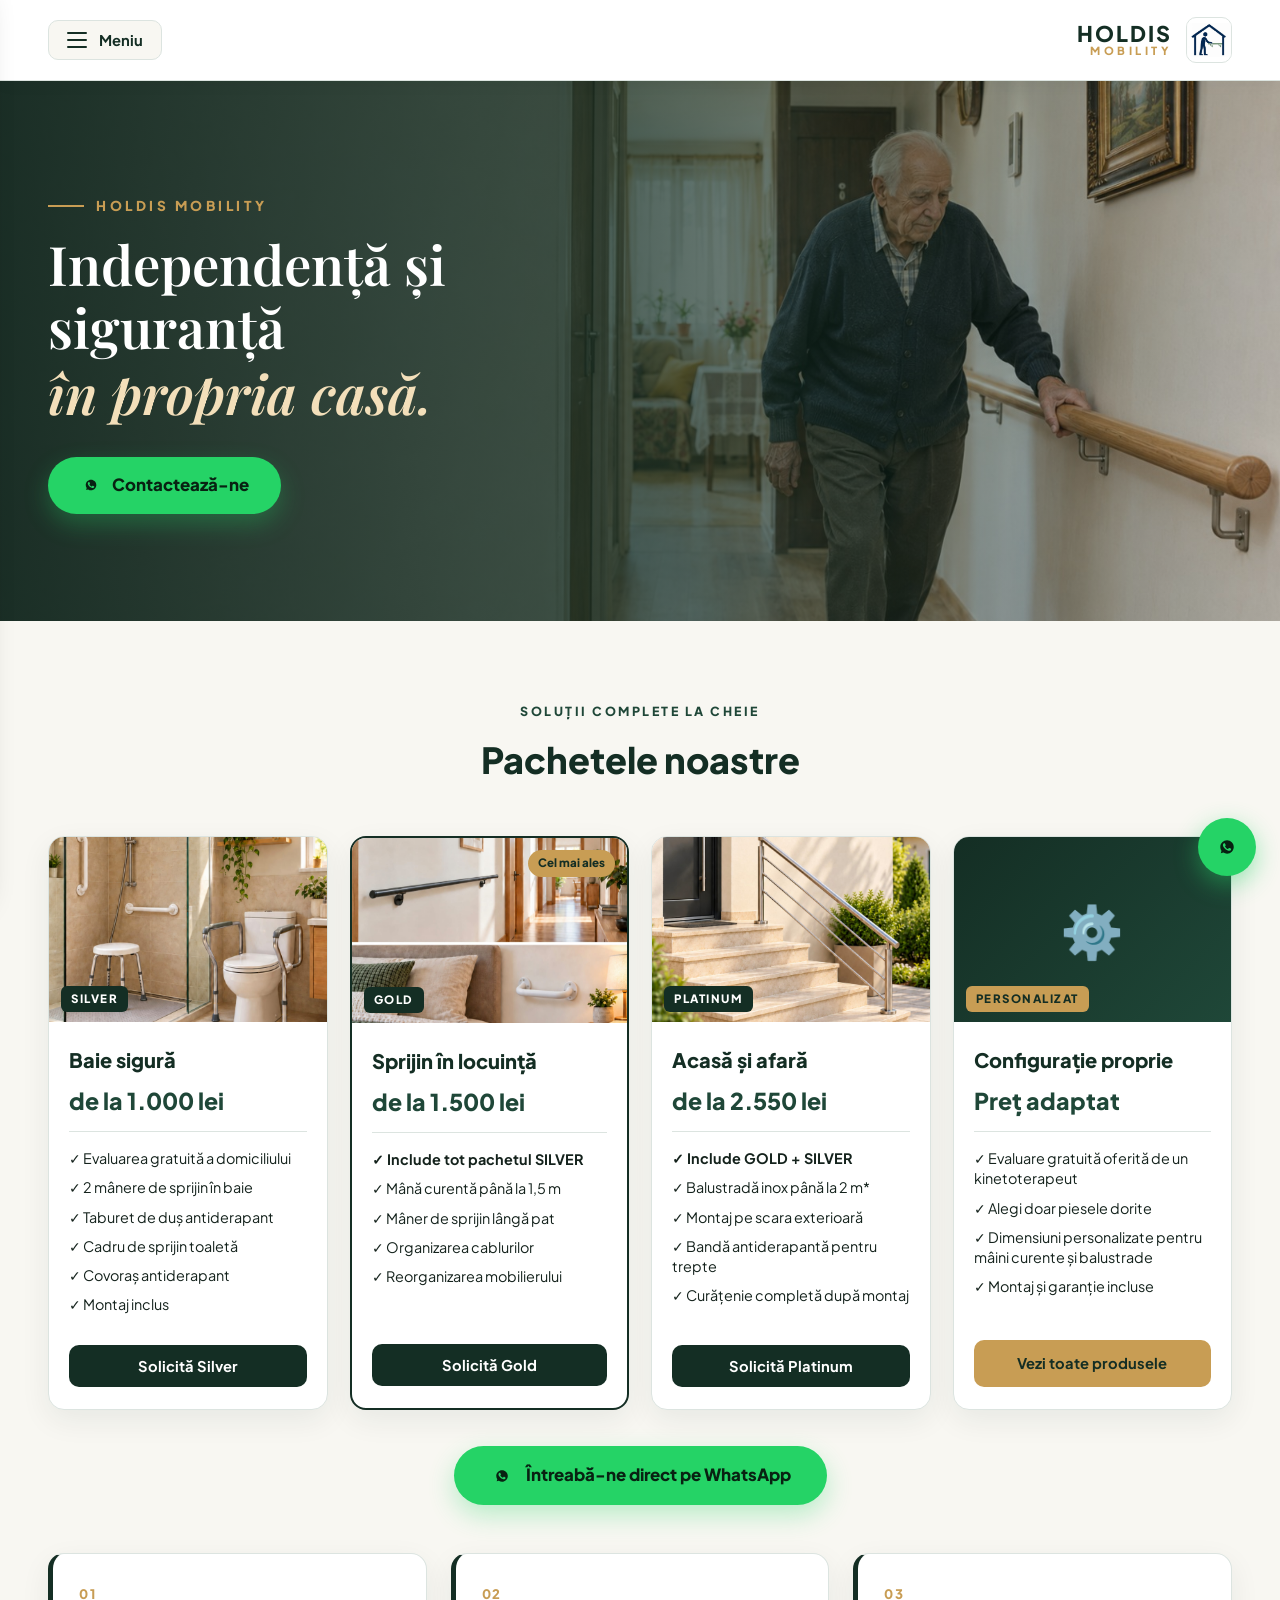
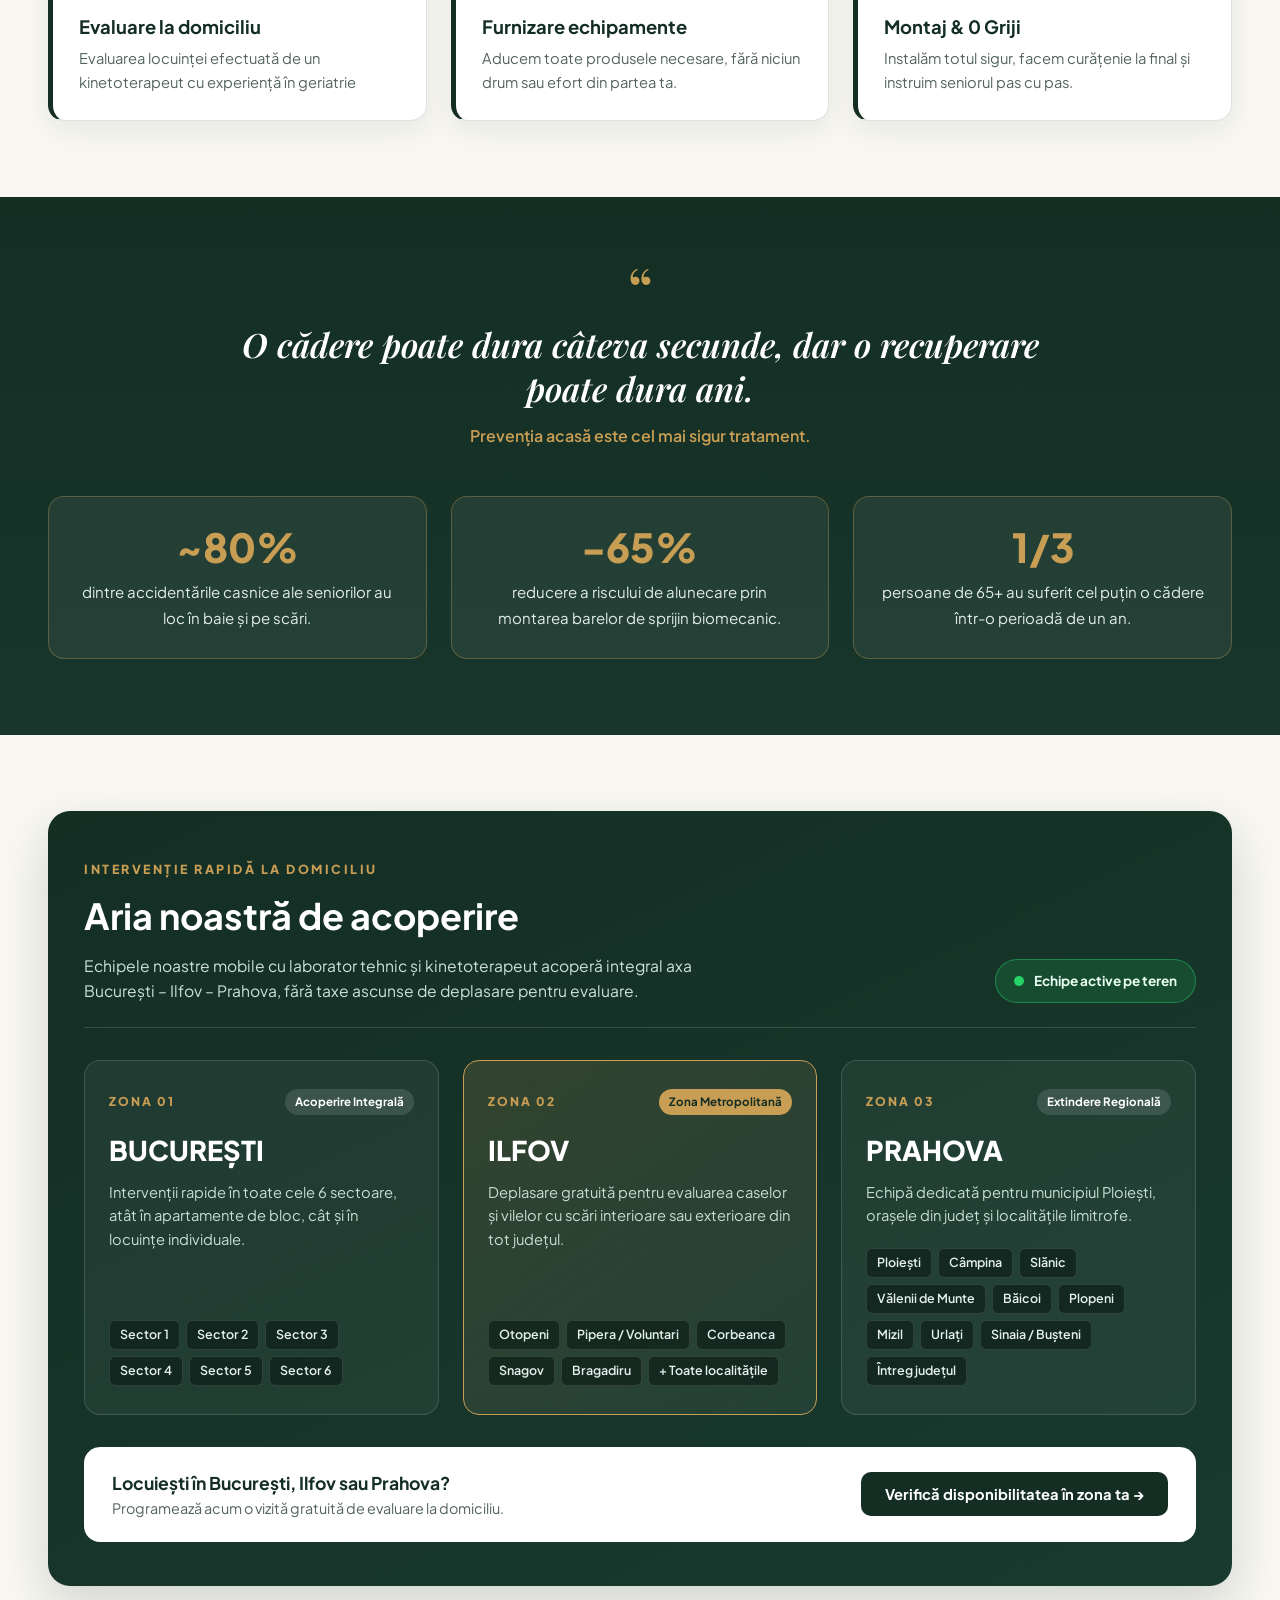
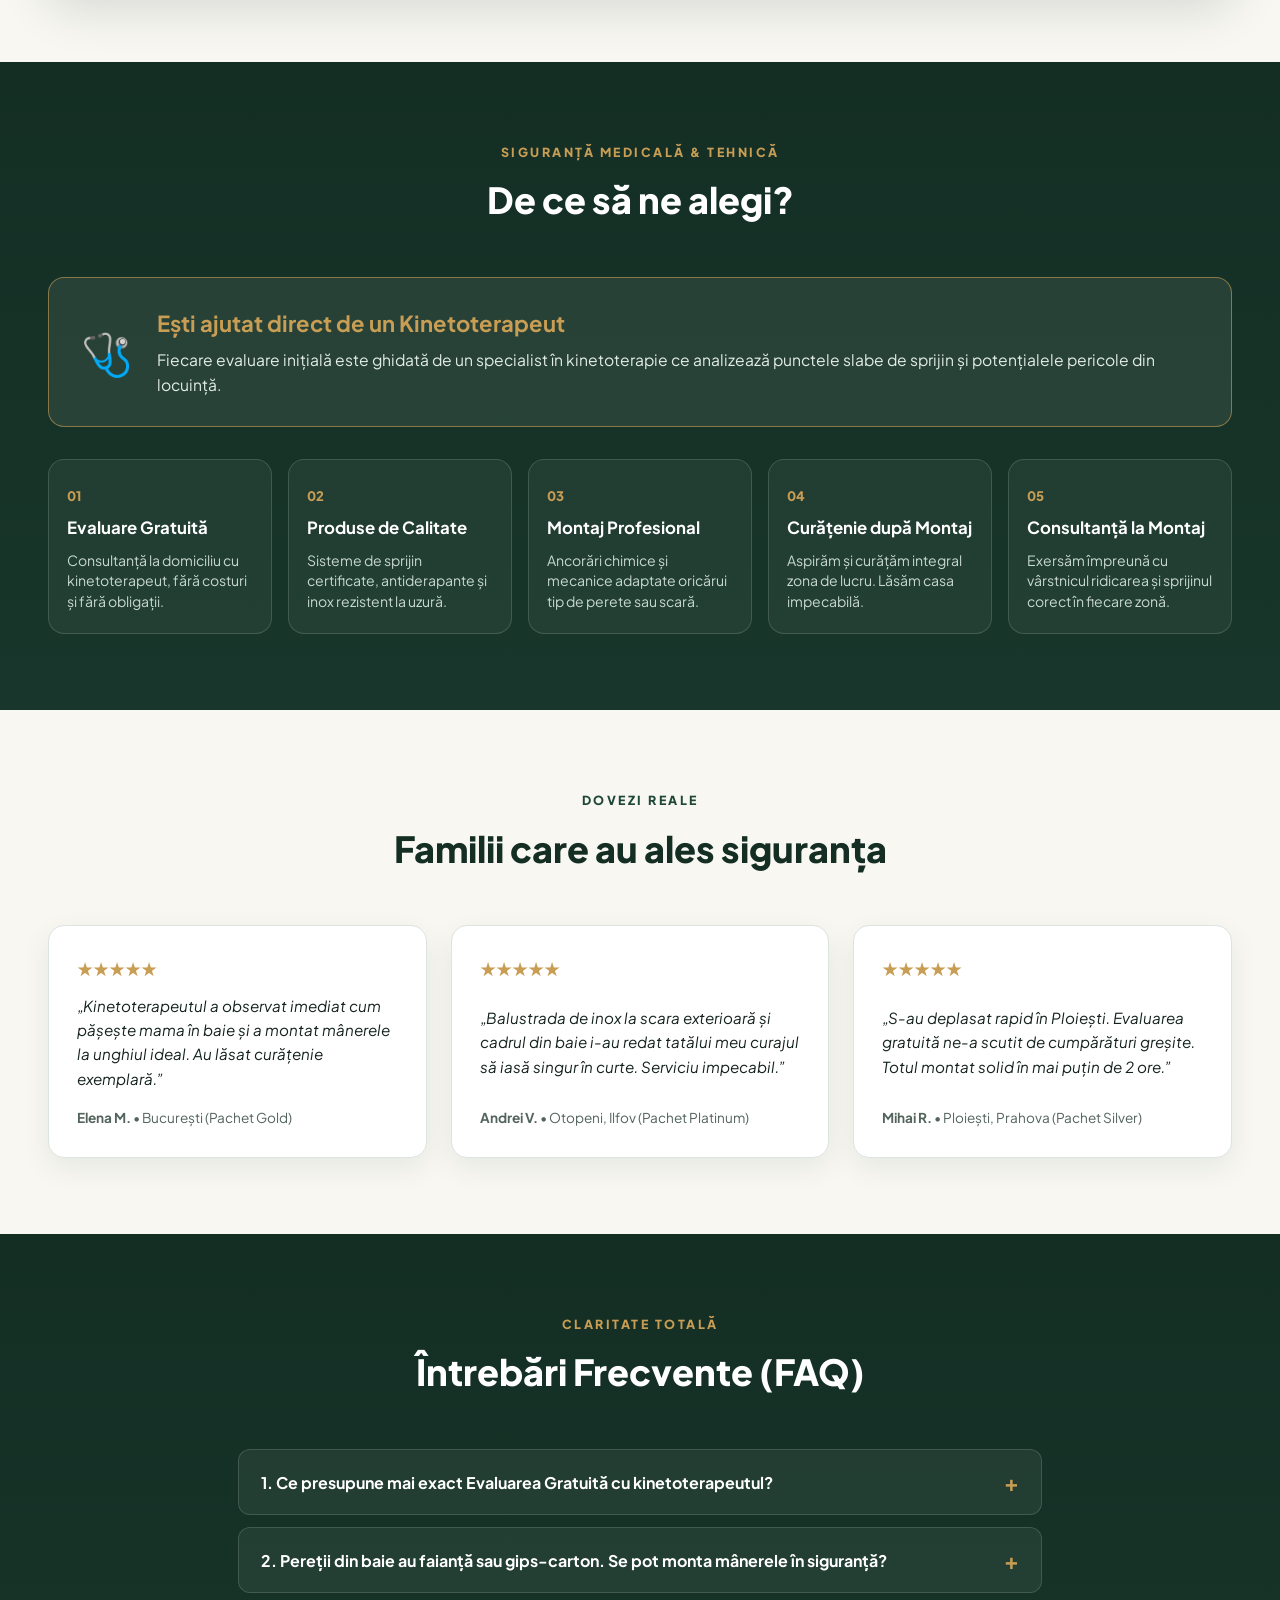
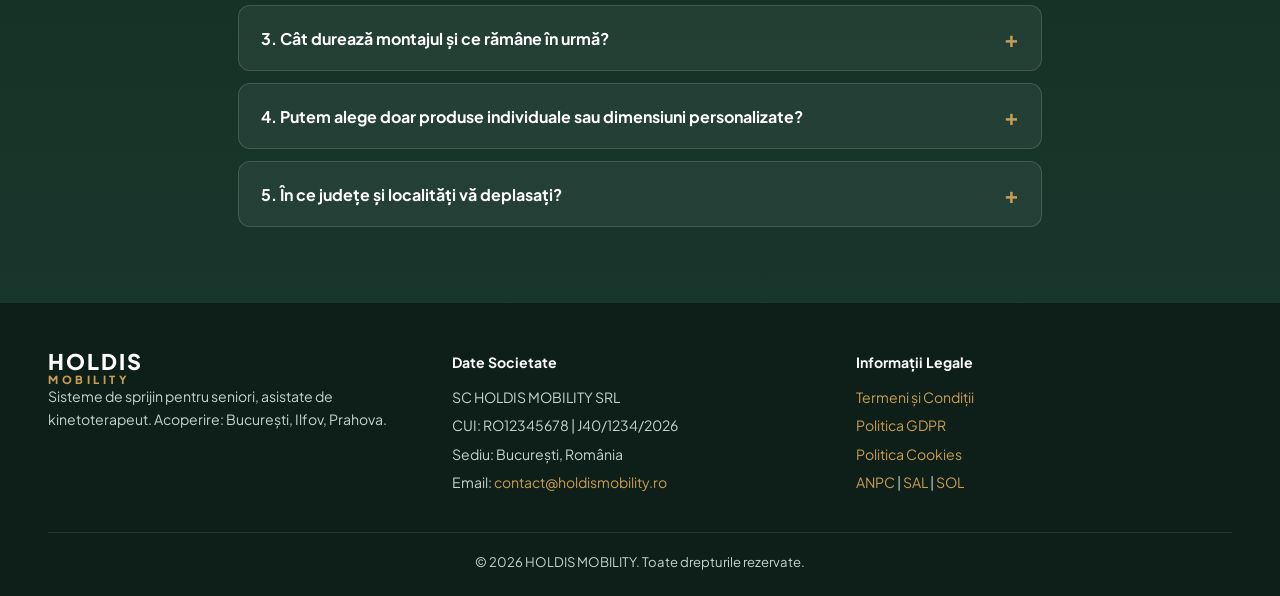
==== commit ec6e9519: "Add files via upload" ====
--- a/index.html
+++ b/index.html
@@ -242,7 +242,7 @@
         </div>
     </section>
 
-    <!-- SECTIUNEA: ARIA DE ACOPERIRE (INAINTE DE "DE CE SA NE ALEGI") -->
+    <!-- SECTIUNEA: ARIA DE ACOPERIRE -->
     <section id="aria-lucru" class="section section-cream">
         <div class="container">
             <div class="coverage-dynamic-panel">
@@ -297,7 +297,7 @@
                         </div>
                     </div>
 
-                    <!-- PRAHOVA (ACTUALIZAT: FARA BREAZA/CORNU + ADAUGATE LOCALITATILE NOI) -->
+                    <!-- PRAHOVA -->
                     <div class="region-card">
                         <div class="region-top">
                             <span class="region-code">ZONA 03</span>
@@ -335,7 +335,7 @@
         </div>
     </section>
 
-    <!-- SECTIUNEA: DE CE SA NE ALEGI? (MUTATA DUPA ARIA DE ACOPERIRE) -->
+    <!-- SECTIUNEA: DE CE SA NE ALEGI? -->
     <section id="de-ce-noi" class="section section-forest">
         <div class="container">
             <div class="section-head-light">
--- a/style.css
+++ b/style.css
@@ -1,5 +1,5 @@
 /* ==========================================================================
-   STYLE.CSS COMPLET - HOLDIS MOBILITY (HOME + PRODUSE INDIVIDUALE + RESPONSIVE)
+   STYLE.CSS COMPLET - HOLDIS MOBILITY (HOME + CARDURI COMPACTE PRODUSE)
    ========================================================================== */
 :root {
     --forest-dark: #142E24;
@@ -339,7 +339,7 @@
    4. SECTIUNI GENERALE & TITLURI
    ========================================================================== */
 .section {
-    padding: 80px 0;
+    padding: 76px 0;
 }
 
 .section-cream {
@@ -869,7 +869,7 @@
 }
 
 /* ==========================================================================
-   8. DE CE SA NE ALEGI? (DUPA ARIA DE ACOPERIRE - FOREST GREEN)
+   8. DE CE SA NE ALEGI? (FOREST GREEN)
    ========================================================================== */
 .kineto-highlight-forest {
     background: rgba(255, 255, 255, 0.08);
@@ -1017,10 +1017,10 @@
 }
 
 /* ==========================================================================
-   10. PAGINA NOUA: PRODUSE INDIVIDUALE (PRODUSE.HTML)
+   10. PAGINA PRODUSE INDIVIDUALE (CARDURI COMPACTE PE 4 COLOANE + NOTA LUNGIMI)
    ========================================================================== */
 .products-hero {
-    padding: 68px 0 60px;
+    padding: 64px 0 56px;
     text-align: center;
 }
 
@@ -1039,7 +1039,7 @@
 
 .products-page-lead {
     color: #D2E2DC;
-    font-size: 1.05rem;
+    font-size: 1.02rem;
     margin-bottom: 28px;
 }
 
@@ -1067,47 +1067,28 @@
     color: var(--forest-dark);
 }
 
-.zone-header {
-    display: flex;
-    align-items: center;
-    gap: 16px;
-    flex-wrap: wrap;
-    margin-bottom: 40px;
-    padding-bottom: 18px;
+.catalog-section-header {
+    margin-bottom: 34px;
+    padding-bottom: 14px;
     border-bottom: 2px solid var(--border-soft);
 }
 
-.zone-header h2 {
-    font-size: 2.15rem;
-    color: var(--forest-dark);
-    font-weight: 800;
-}
-
-.zone-header-light {
+.catalog-section-header h2 {
+    font-size: 2.05rem;
+    color: var(--forest-dark);
+    font-weight: 800;
+}
+
+.catalog-section-header-light {
     border-bottom-color: rgba(255, 255, 255, 0.16);
 }
 
-.zone-header-light h2 {
-    color: var(--white);
-}
-
-.zone-badge {
-    background-color: var(--forest-dark);
-    color: var(--gold-accent);
-    font-size: 0.78rem;
-    font-weight: 800;
-    letter-spacing: 2px;
-    padding: 6px 14px;
-    border-radius: 8px;
-}
-
-.zone-badge-gold {
-    background-color: var(--gold-accent);
-    color: var(--forest-dark);
+.catalog-section-header-light h2 {
+    color: var(--white);
 }
 
 .category-block {
-    margin-bottom: 54px;
+    margin-bottom: 48px;
 }
 
 .category-block:last-child {
@@ -1115,43 +1096,65 @@
 }
 
 .category-title {
-    font-size: 1.45rem;
+    font-size: 1.35rem;
     font-weight: 800;
     color: var(--forest-mid);
-    margin-bottom: 22px;
-    padding-left: 14px;
+    margin-bottom: 16px;
+    padding-left: 12px;
     border-left: 4px solid var(--gold-accent);
 }
 
-.category-title-light {
-    color: #F3DFBA;
-}
-
+/* Nota vizibila despre lungimi orientative la Maini curente & Balustrade */
+.length-note {
+    display: inline-flex;
+    align-items: center;
+    gap: 10px;
+    background-color: var(--white);
+    border: 1px solid rgba(200, 157, 84, 0.55);
+    border-left: 4px solid var(--gold-accent);
+    color: var(--forest-dark);
+    padding: 10px 16px;
+    border-radius: 10px;
+    font-size: 0.9rem;
+    font-weight: 600;
+    margin-bottom: 20px;
+    box-shadow: 0 4px 14px rgba(20, 46, 36, 0.05);
+}
+
+.length-note-icon {
+    color: var(--gold-accent);
+    font-size: 1.15rem;
+    font-weight: 800;
+    line-height: 1;
+    flex-shrink: 0;
+}
+
+/* Grid compact cu 4 carduri pe rand pe desktop */
 .products-grid {
     display: grid;
-    grid-template-columns: repeat(3, 1fr);
-    gap: 24px;
+    grid-template-columns: repeat(4, 1fr);
+    gap: 18px;
 }
 
 .prod-card {
     background-color: var(--white);
-    border-radius: var(--radius);
+    border-radius: 13px;
     border: 1px solid var(--border-soft);
     overflow: hidden;
-    box-shadow: var(--shadow-soft);
+    box-shadow: 0 6px 20px rgba(20, 46, 36, 0.06);
     display: flex;
     flex-direction: column;
     transition: transform 0.2s ease, box-shadow 0.2s ease;
 }
 
 .prod-card:hover {
-    transform: translateY(-4px);
-    box-shadow: 0 16px 36px rgba(20, 46, 36, 0.12);
+    transform: translateY(-3px);
+    box-shadow: 0 12px 26px rgba(20, 46, 36, 0.12);
 }
 
 .prod-img-box {
     position: relative;
-    aspect-ratio: 4 / 3;
+    height: 155px;
     background-color: var(--forest-light);
     overflow: hidden;
     display: flex;
@@ -1168,13 +1171,13 @@
 
 .prod-tag {
     position: absolute;
-    top: 12px;
-    left: 12px;
+    top: 8px;
+    left: 8px;
     background-color: rgba(20, 46, 36, 0.88);
     color: var(--white);
-    font-size: 0.74rem;
+    font-size: 0.68rem;
     font-weight: 700;
-    padding: 4px 10px;
+    padding: 3px 8px;
     border-radius: 6px;
 }
 
@@ -1184,30 +1187,30 @@
 }
 
 .prod-body {
-    padding: 20px;
+    padding: 14px;
     display: flex;
     flex-direction: column;
     justify-content: space-between;
     flex-grow: 1;
-    gap: 18px;
+    gap: 12px;
 }
 
 .prod-body h4 {
-    font-size: 1.06rem;
+    font-size: 0.93rem;
     font-weight: 700;
     color: var(--forest-dark);
-    line-height: 1.38;
+    line-height: 1.35;
 }
 
 .btn-prod-request {
     width: 100%;
-    padding: 12px 14px;
-    border-radius: 10px;
+    padding: 9px 12px;
+    border-radius: 8px;
     border: none;
     background-color: var(--forest-dark);
     color: var(--white);
     font-family: inherit;
-    font-size: 0.92rem;
+    font-size: 0.84rem;
     font-weight: 700;
     cursor: pointer;
     transition: background 0.2s ease;
@@ -1218,11 +1221,11 @@
 }
 
 .products-bottom-cta {
-    margin-top: 56px;
+    margin-top: 52px;
     background-color: var(--white);
     border: 2px solid var(--forest-dark);
     border-radius: var(--radius);
-    padding: 32px;
+    padding: 28px 32px;
     display: flex;
     justify-content: space-between;
     align-items: center;
@@ -1233,13 +1236,13 @@
 
 .products-bottom-cta h3 {
     color: var(--forest-dark);
-    font-size: 1.35rem;
+    font-size: 1.3rem;
     margin-bottom: 4px;
 }
 
 .products-bottom-cta p {
     color: var(--text-muted);
-    font-size: 0.95rem;
+    font-size: 0.94rem;
 }
 
 .pbc-actions {
@@ -1511,7 +1514,7 @@
 /* ==========================================================================
    12. RESPONSIVE (TABLETE SI TELEFOANE)
    ========================================================================== */
-@media (max-width: 1080px) {
+@media (max-width: 1120px) {
     .hero-cover {
         background-position: 75% top;
     }
@@ -1522,7 +1525,7 @@
         grid-template-columns: repeat(3, 1fr);
     }
     .products-grid {
-        grid-template-columns: repeat(2, 1fr);
+        grid-template-columns: repeat(3, 1fr);
     }
 }
 
@@ -1544,7 +1547,7 @@
         font-size: 2.2rem;
     }
 
-    /* POZE PACHETE PE MOBIL: MAI MARI, MAI LUNGI SI VIZIBILE INTEGRAL FARA TAIERE */
+    /* POZE PACHETE PE MOBIL: MARI SI VIZIBILE INTEGRAL FARA TAIERE */
     .pkg-img-box {
         height: auto;
         min-height: 280px;
@@ -1563,14 +1566,17 @@
         min-height: 220px;
     }
 
-    /* POZE PRODUSE INDIVIDUALE PE MOBIL: FARA TAIERE */
+    /* GRID PRODUSE PE TELEFOANE LATE: 2 COLOANE COMPACTE */
+    .products-grid {
+        grid-template-columns: repeat(2, 1fr);
+        gap: 14px;
+    }
     .prod-img-box {
-        aspect-ratio: auto;
-        min-height: 240px;
+        height: 150px;
     }
     .prod-img-box img {
         width: 100%;
-        height: auto;
+        height: 100%;
         object-fit: contain;
     }
 
@@ -1584,7 +1590,6 @@
     .why-grid-5,
     .coverage-cards-grid,
     .reviews-grid-3,
-    .products-grid,
     .footer-grid {
         grid-template-columns: 1fr;
     }
@@ -1593,4 +1598,18 @@
         flex-direction: column;
         text-align: center;
     }
+}
+
+@media (max-width: 480px) {
+    .products-grid {
+        grid-template-columns: 1fr;
+    }
+    .prod-img-box {
+        height: auto;
+        min-height: 190px;
+    }
+    .prod-img-box img {
+        height: auto;
+        object-fit: contain;
+    }
 }
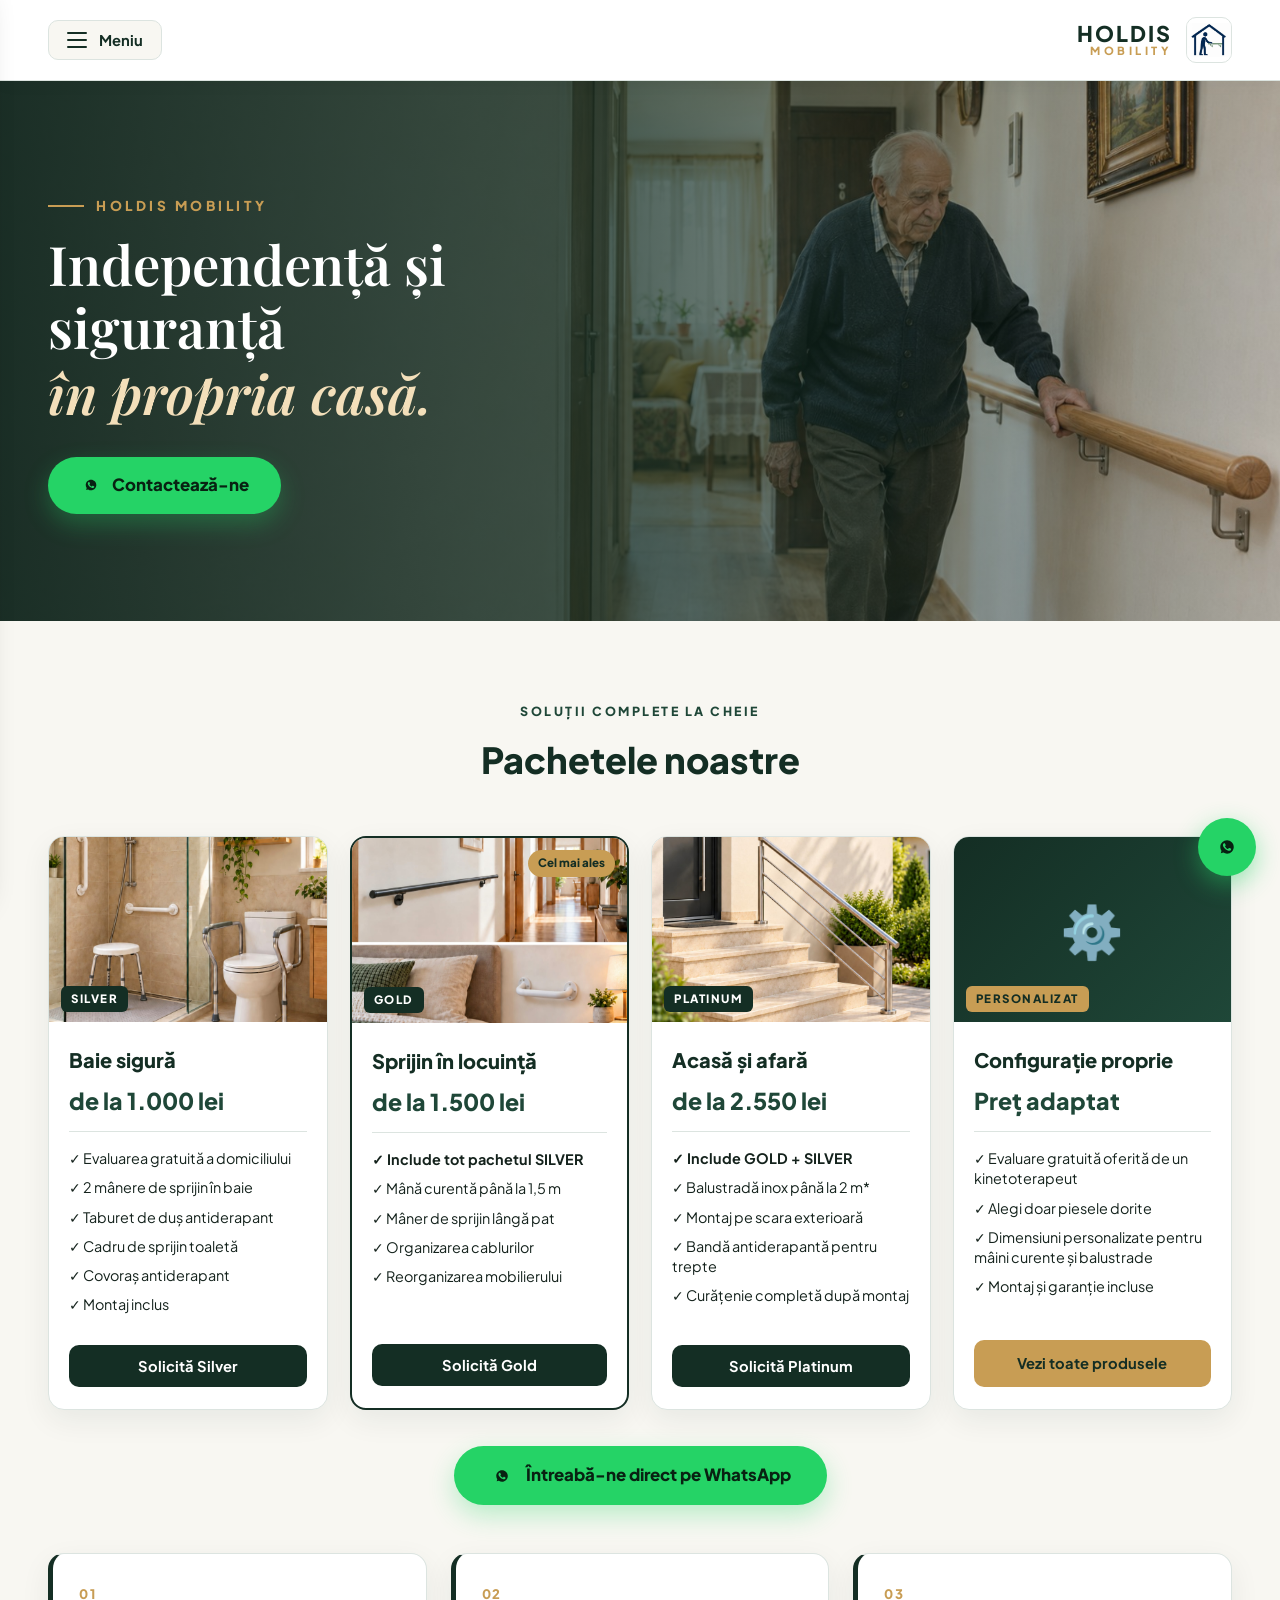
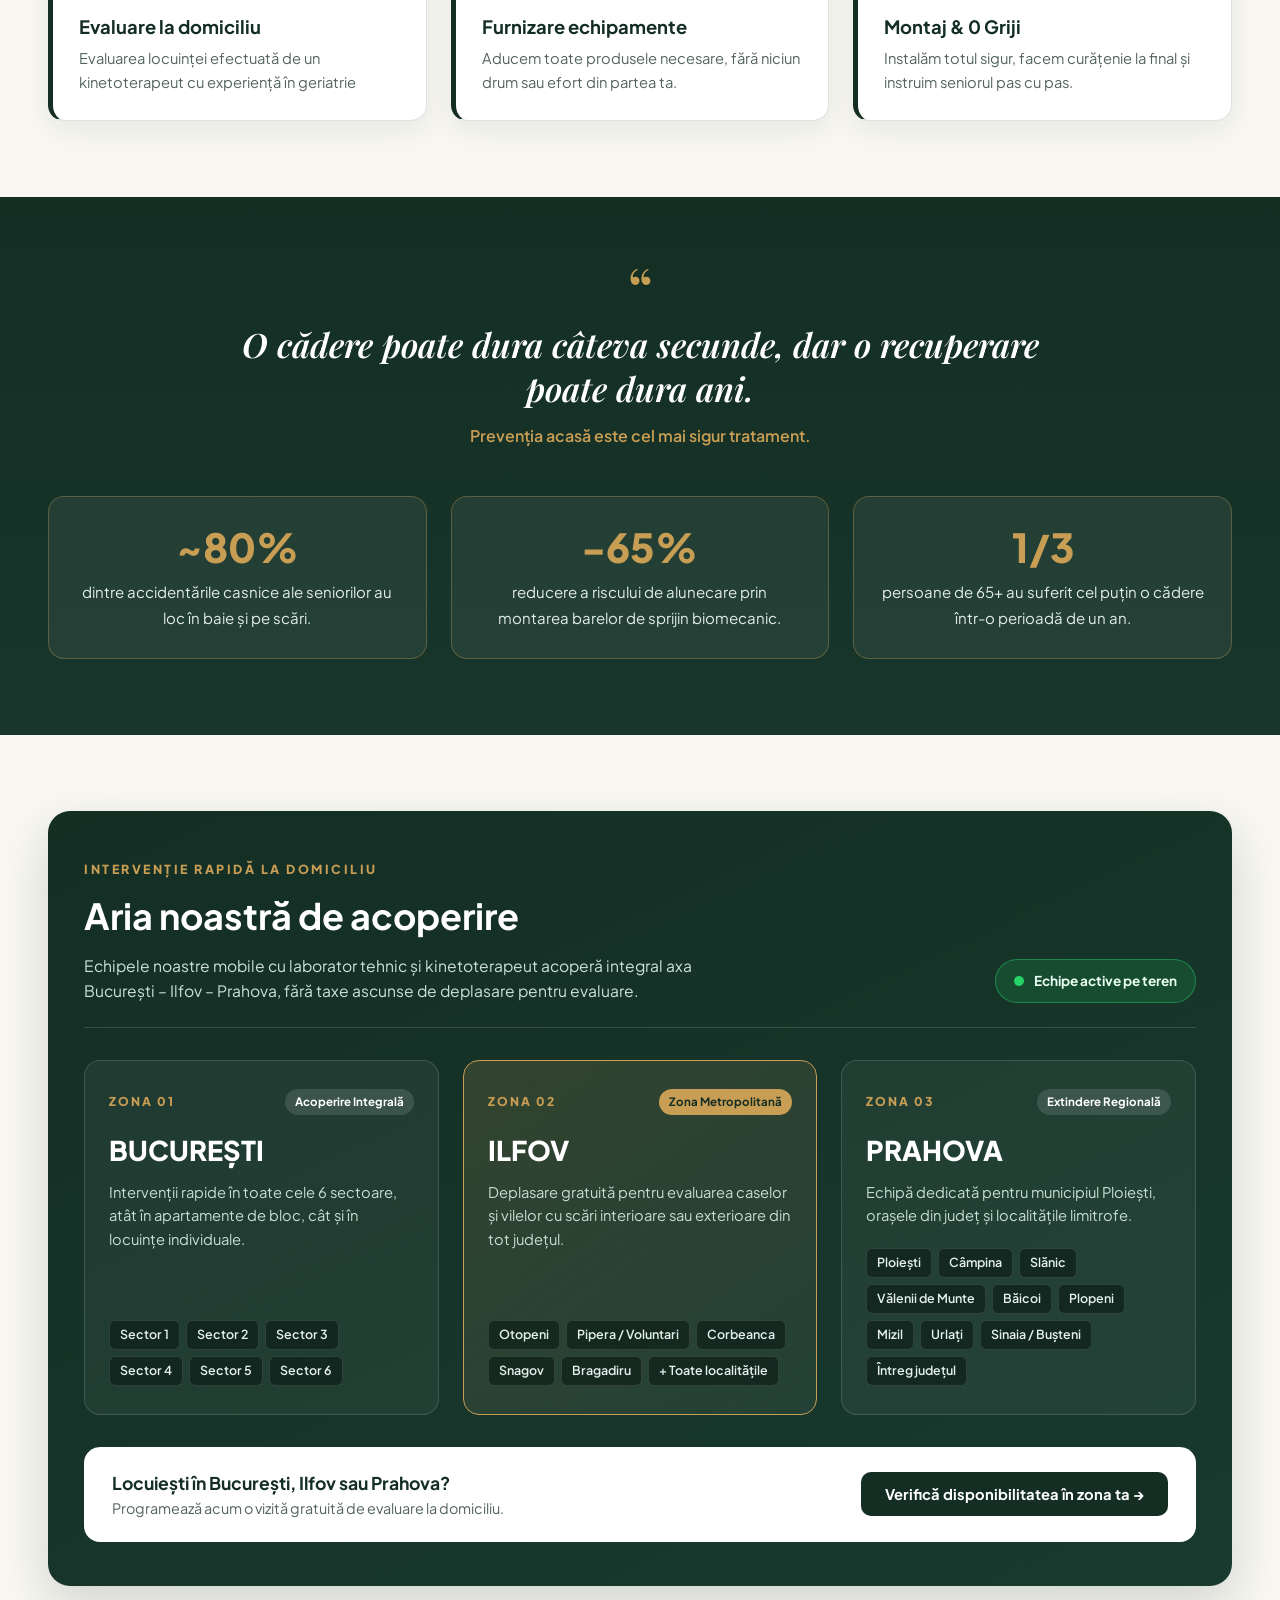
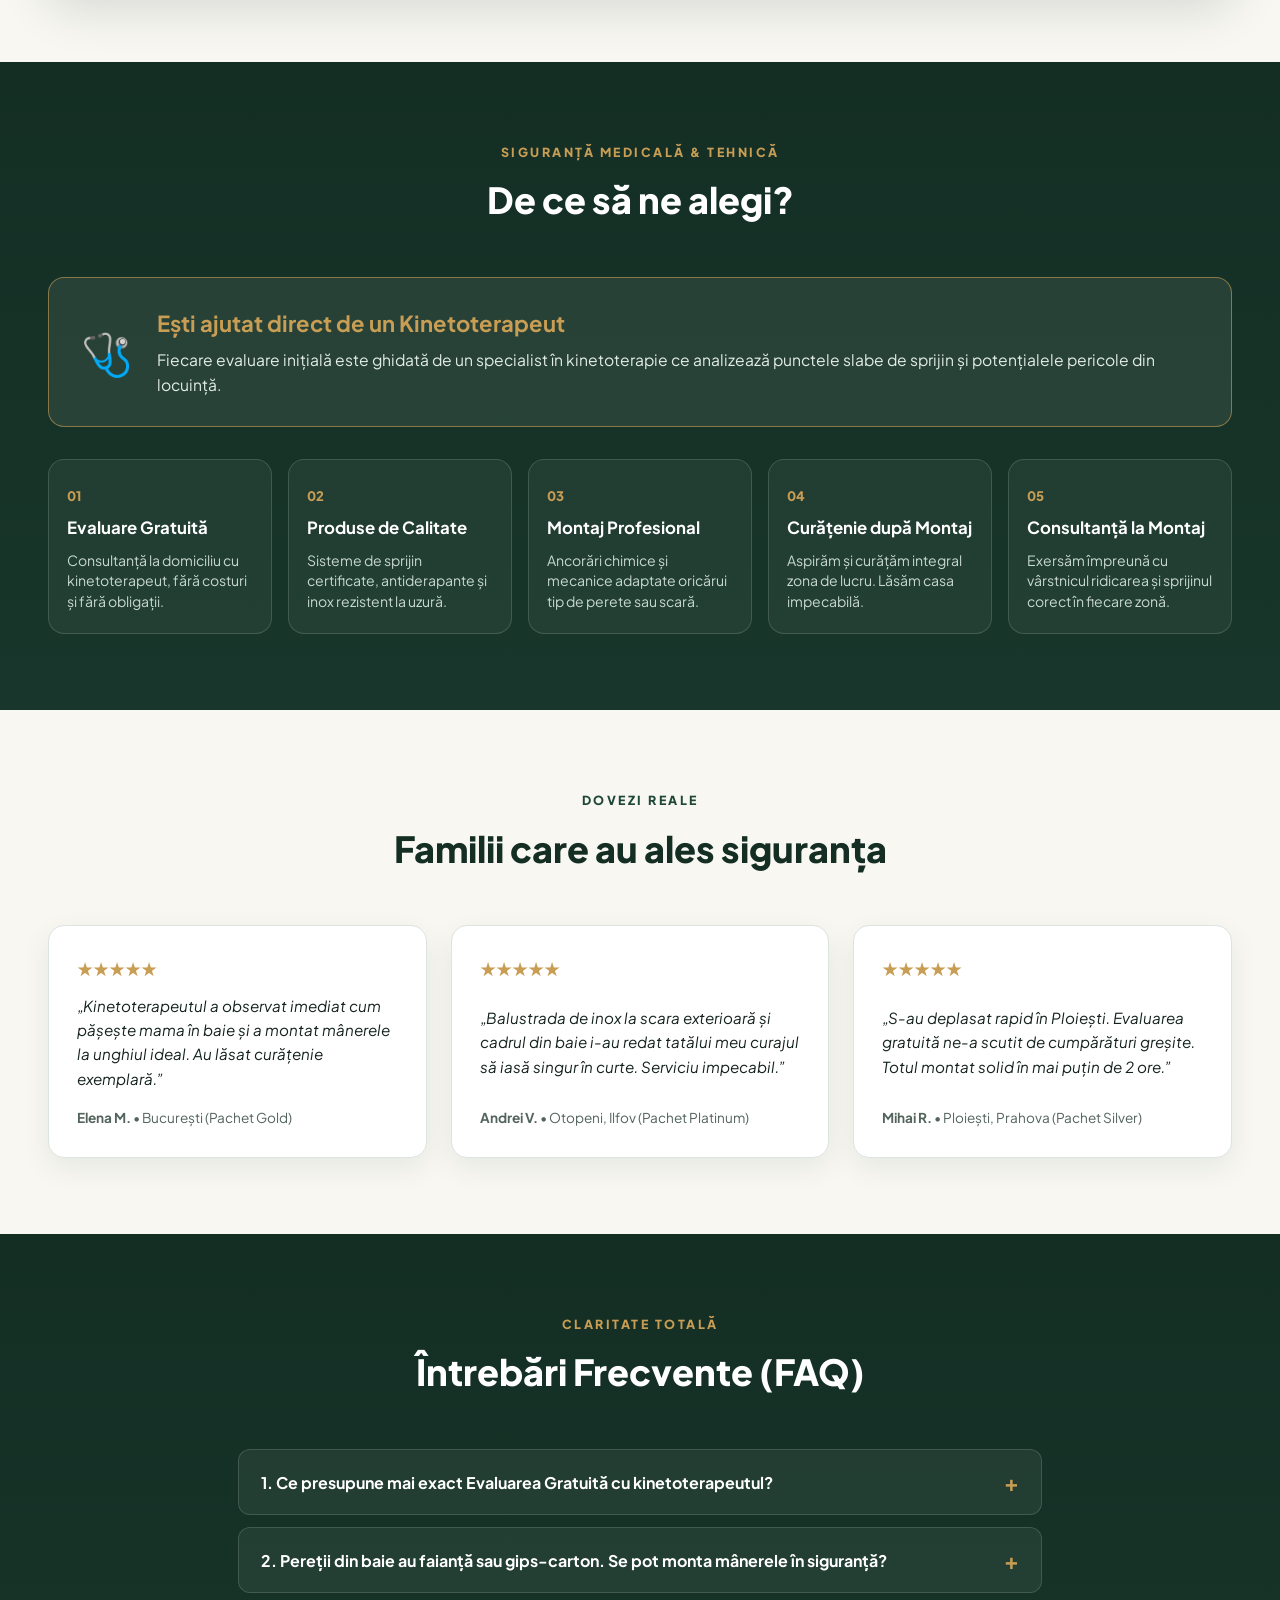
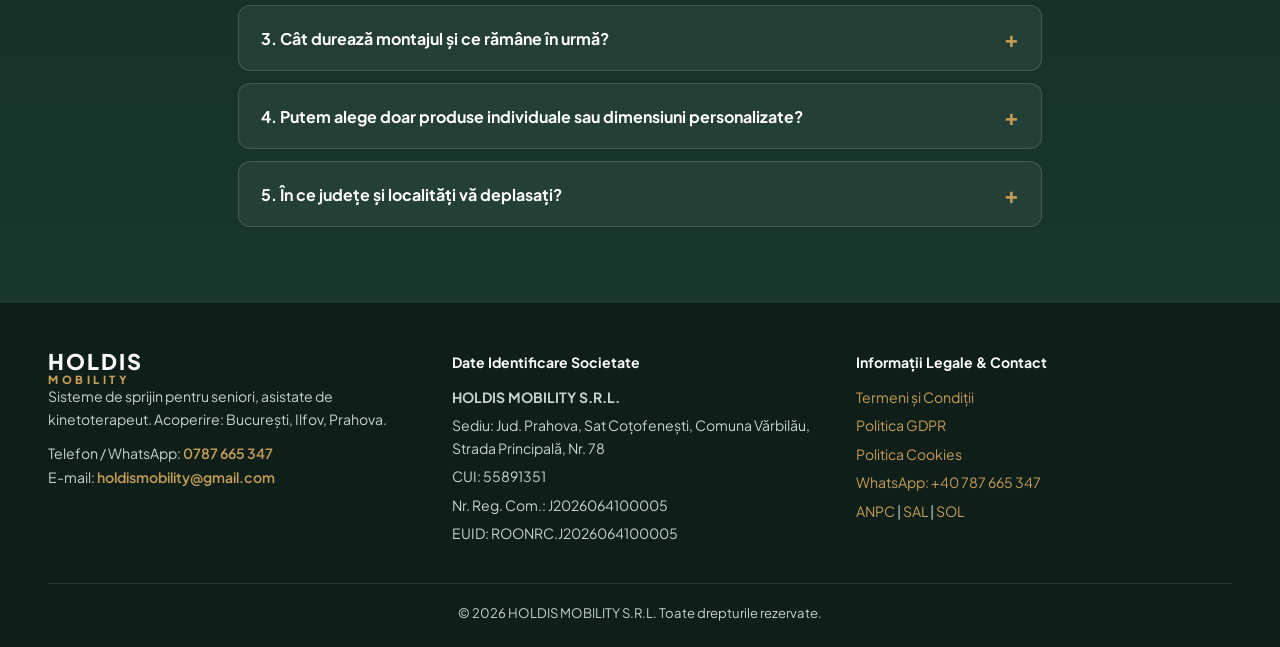
==== commit 9da53300: "Add files via upload" ====
--- a/index.html
+++ b/index.html
@@ -51,10 +51,11 @@
             <a href="legal.html">Informații legale & GDPR</a>
         </nav>
         <div class="drawer-footer">
-            <a href="https://wa.me/40722000000?text=Bun%C4%83%20ziua!%20Doresc%20informa%C8%9Bii%20despre%20serviciile%20Holdis%20Mobility." target="_blank" rel="noopener" class="btn-whatsapp-full">
+            <a href="https://wa.me/40787665347?text=Bun%C4%83%20ziua!%20Doresc%20informa%C8%9Bii%20despre%20serviciile%20Holdis%20Mobility." target="_blank" rel="noopener" class="btn-whatsapp-full">
                 💬 Scrie-ne pe WhatsApp
             </a>
-            <a href="mailto:contact@holdismobility.ro" class="drawer-mail">✉ contact@holdismobility.ro</a>
+            <a href="tel:+40787665347" class="drawer-mail">📞 0787 665 347</a>
+            <a href="mailto:holdismobility@gmail.com" class="drawer-mail">✉ holdismobility@gmail.com</a>
         </div>
     </aside>
 
@@ -70,7 +71,7 @@
                     Independență și siguranță <em>în propria casă.</em>
                 </h1>
                 <div class="hero-cta-wrap">
-                    <a href="https://wa.me/40722000000?text=Bun%C4%83%20ziua!%20V%C4%83%20contactez%20de%20pe%20site-ul%20Holdis%20Mobility%20pentru%20o%20evaluare." target="_blank" rel="noopener" class="btn-hero-whatsapp">
+                    <a href="https://wa.me/40787665347?text=Bun%C4%83%20ziua!%20V%C4%83%20contactez%20de%20pe%20site-ul%20Holdis%20Mobility%20pentru%20o%20evaluare." target="_blank" rel="noopener" class="btn-hero-whatsapp">
                         <svg viewBox="0 0 24 24" width="22" height="22" fill="currentColor"><path d="M12.031 6.172c-3.181 0-5.767 2.586-5.768 5.766-.001 1.298.38 2.27 1.019 3.287l-.582 2.128 2.182-.573c.978.58 1.911.928 3.145.929 3.178 0 5.767-2.587 5.768-5.766.001-3.187-2.575-5.77-5.764-5.771zm3.392 8.244c-.144.405-.837.774-1.17.824-.299.045-.677.063-1.092-.069-.252-.08-.575-.187-.988-.365-1.739-.751-2.874-2.502-2.961-2.617-.087-.116-.708-.94-.708-1.793s.448-1.273.607-1.446c.159-.173.346-.217.462-.217l.332.006c.106.005.249-.04.39.298.144.347.491 1.2.534 1.287.043.087.072.188.014.304-.058.116-.087.188-.173.289l-.26.304c-.087.086-.177.18-.076.354.101.174.449.741.964 1.201.662.591 1.221.774 1.394.86s.274.072.376-.043c.101-.116.433-.506.549-.68.116-.173.231-.145.39-.087s1.011.477 1.184.564.289.13.332.202c.045.072.045.419-.1.824z"/></svg>
                         Contactează-ne
                     </a>
@@ -184,7 +185,7 @@
 
             <!-- BUTON WHATSAPP VIZIBIL IMEDIAT SUB PACHETE -->
             <div class="packages-wa-wrap">
-                <a href="https://wa.me/40722000000?text=Bun%C4%83%20ziua!%20Doresc%20detalii%20despre%20pachetele%20Holdis%20Mobility%20sau%20o%20evaluare%20gratuit%C4%83." target="_blank" rel="noopener" class="btn-packages-whatsapp">
+                <a href="https://wa.me/40787665347?text=Bun%C4%83%20ziua!%20Doresc%20detalii%20despre%20pachetele%20Holdis%20Mobility%20sau%20o%20evaluare%20gratuit%C4%83." target="_blank" rel="noopener" class="btn-packages-whatsapp">
                     <svg viewBox="0 0 24 24" width="24" height="24" fill="currentColor"><path d="M12.031 6.172c-3.181 0-5.767 2.586-5.768 5.766-.001 1.298.38 2.27 1.019 3.287l-.582 2.128 2.182-.573c.978.58 1.911.928 3.145.929 3.178 0 5.767-2.587 5.768-5.766.001-3.187-2.575-5.77-5.764-5.771zm3.392 8.244c-.144.405-.837.774-1.17.824-.299.045-.677.063-1.092-.069-.252-.08-.575-.187-.988-.365-1.739-.751-2.874-2.502-2.961-2.617-.087-.116-.708-.94-.708-1.793s.448-1.273.607-1.446c.159-.173.346-.217.462-.217l.332.006c.106.005.249-.04.39.298.144.347.491 1.2.534 1.287.043.087.072.188.014.304-.058.116-.087.188-.173.289l-.26.304c-.087.086-.177.18-.076.354.101.174.449.741.964 1.201.662.591 1.221.774 1.394.86s.274.072.376-.043c.101-.116.433-.506.549-.68.116-.173.231-.145.39-.087s1.011.477 1.184.564.289.13.332.202c.045.072.045.419-.1.824z"/></svg>
                     <span>Întreabă-ne direct pe WhatsApp</span>
                 </a>
@@ -489,7 +490,7 @@
                 </div>
                 <div class="form-field">
                     <label for="qTelefon">Telefon *</label>
-                    <input type="tel" id="qTelefon" required placeholder="Ex: 0722 000 000">
+                    <input type="tel" id="qTelefon" required placeholder="Ex: 07xx xxx xxx">
                 </div>
                 <div class="form-field">
                     <label for="qZona">Zona (București / Ilfov / Prahova) *</label>
@@ -506,12 +507,17 @@
             <div class="ty-check-circle">✓</div>
             <h3>Mulțumim, vă vom căuta în scurt timp</h3>
             <p>Solicitarea dumneavoastră a fost înregistrată. Un specialist Holdis Mobility vă va contacta telefonic.</p>
-            <button type="button" class="btn-submit-forest" onclick="closeThankYouModal()">Închide</button>
+            <div class="ty-actions">
+                <a id="tyWhatsAppBtn" href="https://wa.me/40787665347" target="_blank" rel="noopener" class="btn-whatsapp-full">
+                    💬 Trimite rapid și pe WhatsApp
+                </a>
+                <button type="button" class="btn-submit-forest" onclick="closeThankYouModal()">Închide</button>
+            </div>
         </div>
     </div>
 
     <!-- WIDGET WHATSAPP FIX DREAPTA-JOS -->
-    <a href="https://wa.me/40722000000?text=Bun%C4%83%20ziua!%20Doresc%20mai%20multe%20detalii%20despre%20Holdis%20Mobility." class="whatsapp-float" target="_blank" rel="noopener" aria-label="Contactează-ne pe WhatsApp">
+    <a href="https://wa.me/40787665347?text=Bun%C4%83%20ziua!%20Doresc%20mai%20multe%20detalii%20despre%20Holdis%20Mobility." class="whatsapp-float" target="_blank" rel="noopener" aria-label="Contactează-ne pe WhatsApp">
         <svg viewBox="0 0 24 24" width="28" height="28" fill="currentColor"><path d="M12.031 6.172c-3.181 0-5.767 2.586-5.768 5.766-.001 1.298.38 2.27 1.019 3.287l-.582 2.128 2.182-.573c.978.58 1.911.928 3.145.929 3.178 0 5.767-2.587 5.768-5.766.001-3.187-2.575-5.77-5.764-5.771zm3.392 8.244c-.144.405-.837.774-1.17.824-.299.045-.677.063-1.092-.069-.252-.08-.575-.187-.988-.365-1.739-.751-2.874-2.502-2.961-2.617-.087-.116-.708-.94-.708-1.793s.448-1.273.607-1.446c.159-.173.346-.217.462-.217l.332.006c.106.005.249-.04.39.298.144.347.491 1.2.534 1.287.043.087.072.188.014.304-.058.116-.087.188-.173.289l-.26.304c-.087.086-.177.18-.076.354.101.174.449.741.964 1.201.662.591 1.221.774 1.394.86s.274.072.376-.043c.101-.116.433-.506.549-.68.116-.173.231-.145.39-.087s1.011.477 1.184.564.289.13.332.202c.045.072.045.419-.1.824z"/></svg>
         <span class="wa-tooltip">WhatsApp Direct</span>
     </a>
@@ -526,28 +532,34 @@
                         <span class="logo-sub">MOBILITY</span>
                     </div>
                     <p>Sisteme de sprijin pentru seniori, asistate de kinetoterapeut. Acoperire: București, Ilfov, Prahova.</p>
+                    <p class="footer-contact-line">
+                        Telefon / WhatsApp: <a href="tel:+40787665347">0787 665 347</a><br>
+                        E-mail: <a href="mailto:holdismobility@gmail.com">holdismobility@gmail.com</a>
+                    </p>
                 </div>
                 <div class="footer-col">
-                    <h4>Date Societate</h4>
+                    <h4>Date Identificare Societate</h4>
                     <ul class="footer-list">
-                        <li>SC HOLDIS MOBILITY SRL</li>
-                        <li>CUI: RO12345678 | J40/1234/2026</li>
-                        <li>Sediu: București, România</li>
-                        <li>Email: <a href="mailto:contact@holdismobility.ro">contact@holdismobility.ro</a></li>
+                        <li><strong>HOLDIS MOBILITY S.R.L.</strong></li>
+                        <li>Sediu: Jud. Prahova, Sat Coţofeneşti, Comuna Vărbilău, Strada Principală, Nr. 78</li>
+                        <li>CUI: 55891351</li>
+                        <li>Nr. Reg. Com.: J2026064100005</li>
+                        <li>EUID: ROONRC.J2026064100005</li>
                     </ul>
                 </div>
                 <div class="footer-col">
-                    <h4>Informații Legale</h4>
+                    <h4>Informații Legale & Contact</h4>
                     <ul class="footer-list">
                         <li><a href="legal.html#termeni">Termeni și Condiții</a></li>
                         <li><a href="legal.html#gdpr">Politica GDPR</a></li>
                         <li><a href="legal.html#cookies">Politica Cookies</a></li>
+                        <li><a href="https://wa.me/40787665347" target="_blank" rel="noopener">WhatsApp: +40 787 665 347</a></li>
                         <li><a href="https://anpc.ro/" target="_blank" rel="noopener">ANPC</a> | <a href="https://anpc.ro/ce-este-sal/" target="_blank" rel="noopener">SAL</a> | <a href="https://ec.europa.eu/consumers/odr" target="_blank" rel="noopener">SOL</a></li>
                     </ul>
                 </div>
             </div>
             <div class="footer-bottom">
-                &copy; <span class="currentYear"></span> HOLDIS MOBILITY. Toate drepturile rezervate.
+                &copy; <span class="currentYear"></span> HOLDIS MOBILITY S.R.L. Toate drepturile rezervate.
             </div>
         </div>
     </footer>
--- a/style.css
+++ b/style.css
@@ -1,5 +1,5 @@
 /* ==========================================================================
-   STYLE.CSS COMPLET - HOLDIS MOBILITY (HOME + CARDURI COMPACTE PRODUSE)
+   STYLE.CSS COMPLET - HOLDIS MOBILITY (POZE PRODUSE FARA CROP + DATE OFICIALE)
    ========================================================================== */
 :root {
     --forest-dark: #142E24;
@@ -1017,7 +1017,7 @@
 }
 
 /* ==========================================================================
-   10. PAGINA PRODUSE INDIVIDUALE (CARDURI COMPACTE PE 4 COLOANE + NOTA LUNGIMI)
+   10. PAGINA PRODUSE INDIVIDUALE (CARDURI COMPACTE + POZE 100% FARA CROP)
    ========================================================================== */
 .products-hero {
     padding: 64px 0 56px;
@@ -1104,7 +1104,6 @@
     border-left: 4px solid var(--gold-accent);
 }
 
-/* Nota vizibila despre lungimi orientative la Maini curente & Balustrade */
 .length-note {
     display: inline-flex;
     align-items: center;
@@ -1152,10 +1151,13 @@
     box-shadow: 0 12px 26px rgba(20, 46, 36, 0.12);
 }
 
+/* POZE PRODUSE: 100% INTEGRALE FARA DECUPARE (OBJECT-FIT: CONTAIN + FUNDAL CURAT) */
 .prod-img-box {
     position: relative;
-    height: 155px;
-    background-color: var(--forest-light);
+    height: 185px;
+    padding: 12px;
+    background-color: #FFFFFF;
+    border-bottom: 1px solid var(--border-soft);
     overflow: hidden;
     display: flex;
     align-items: center;
@@ -1165,7 +1167,10 @@
 .prod-img-box img {
     width: 100%;
     height: 100%;
-    object-fit: cover;
+    max-width: 100%;
+    max-height: 100%;
+    object-fit: contain;
+    object-position: center;
     display: block;
 }
 
@@ -1179,6 +1184,7 @@
     font-weight: 700;
     padding: 3px 8px;
     border-radius: 6px;
+    z-index: 2;
 }
 
 .prod-tag-service {
@@ -1310,6 +1316,35 @@
 
 .legal-block {
     margin-top: 24px;
+}
+
+.legal-block h2 {
+    color: var(--forest-dark);
+    margin-bottom: 10px;
+}
+
+.legal-block p {
+    margin-bottom: 12px;
+    color: var(--text-muted);
+}
+
+.legal-block a {
+    color: var(--forest-dark);
+}
+
+.legal-detail-list {
+    list-style: none;
+    background-color: var(--cream-bg);
+    border: 1px solid var(--border-soft);
+    border-radius: 10px;
+    padding: 16px 20px;
+    margin: 12px 0 16px;
+}
+
+.legal-detail-list li {
+    margin-bottom: 6px;
+    font-size: 0.95rem;
+    color: var(--text-dark);
 }
 
 .form-field {
@@ -1427,6 +1462,12 @@
     margin-bottom: 20px;
 }
 
+.ty-actions {
+    display: flex;
+    flex-direction: column;
+    gap: 10px;
+}
+
 .whatsapp-float {
     position: fixed;
     bottom: 24px;
@@ -1479,6 +1520,17 @@
     color: var(--white);
 }
 
+.footer-contact-line {
+    margin-top: 12px;
+    line-height: 1.7;
+}
+
+.footer-contact-line a {
+    color: var(--gold-accent);
+    text-decoration: none;
+    font-weight: 600;
+}
+
 .footer-grid {
     display: grid;
     grid-template-columns: repeat(3, 1fr);
@@ -1566,13 +1618,15 @@
         min-height: 220px;
     }
 
-    /* GRID PRODUSE PE TELEFOANE LATE: 2 COLOANE COMPACTE */
+    /* POZE PRODUSE PE TELEFOANE LATE: 2 COLOANE COMPACTE, 100% FARA CROP */
     .products-grid {
         grid-template-columns: repeat(2, 1fr);
         gap: 14px;
     }
     .prod-img-box {
-        height: 150px;
+        height: 165px;
+        padding: 10px;
+        background-color: #FFFFFF;
     }
     .prod-img-box img {
         width: 100%;
@@ -1605,11 +1659,13 @@
         grid-template-columns: 1fr;
     }
     .prod-img-box {
-        height: auto;
-        min-height: 190px;
+        height: 210px;
+        padding: 12px;
+        background-color: #FFFFFF;
     }
     .prod-img-box img {
-        height: auto;
+        width: 100%;
+        height: 100%;
         object-fit: contain;
     }
 }
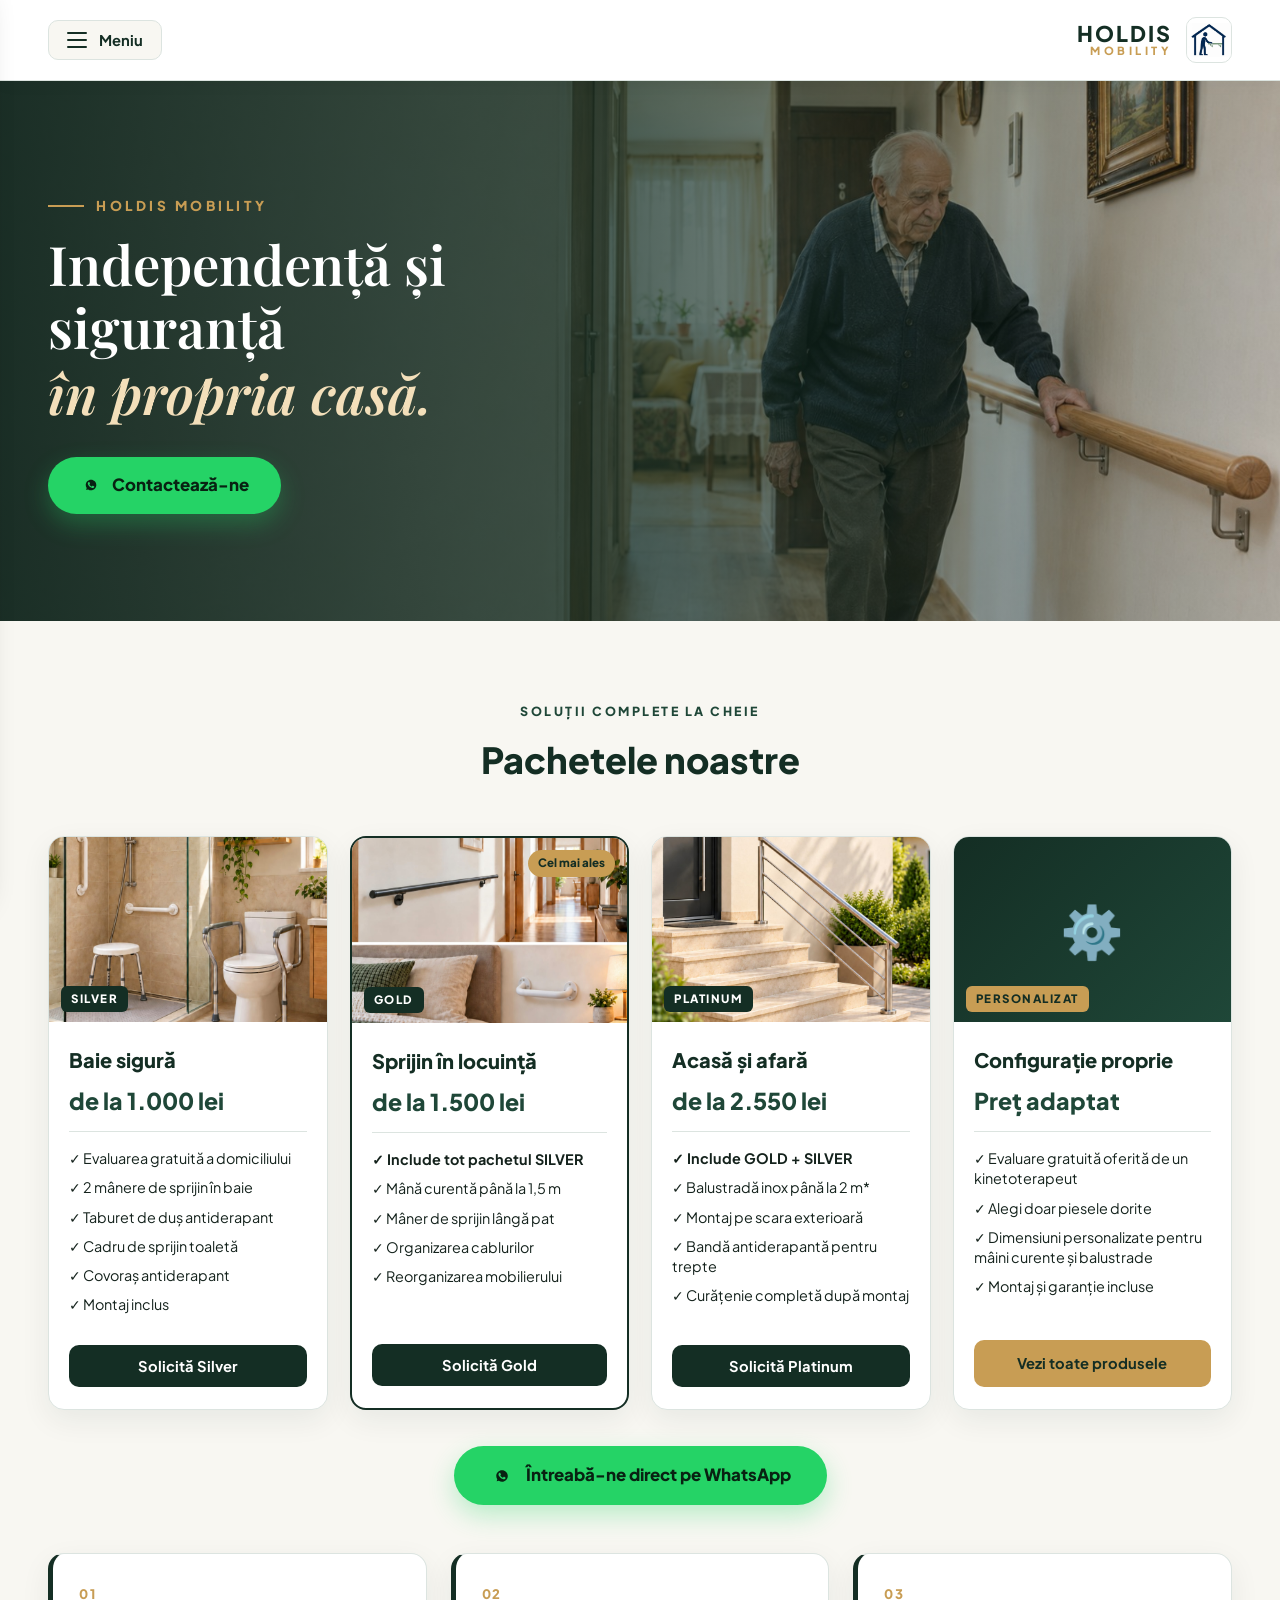
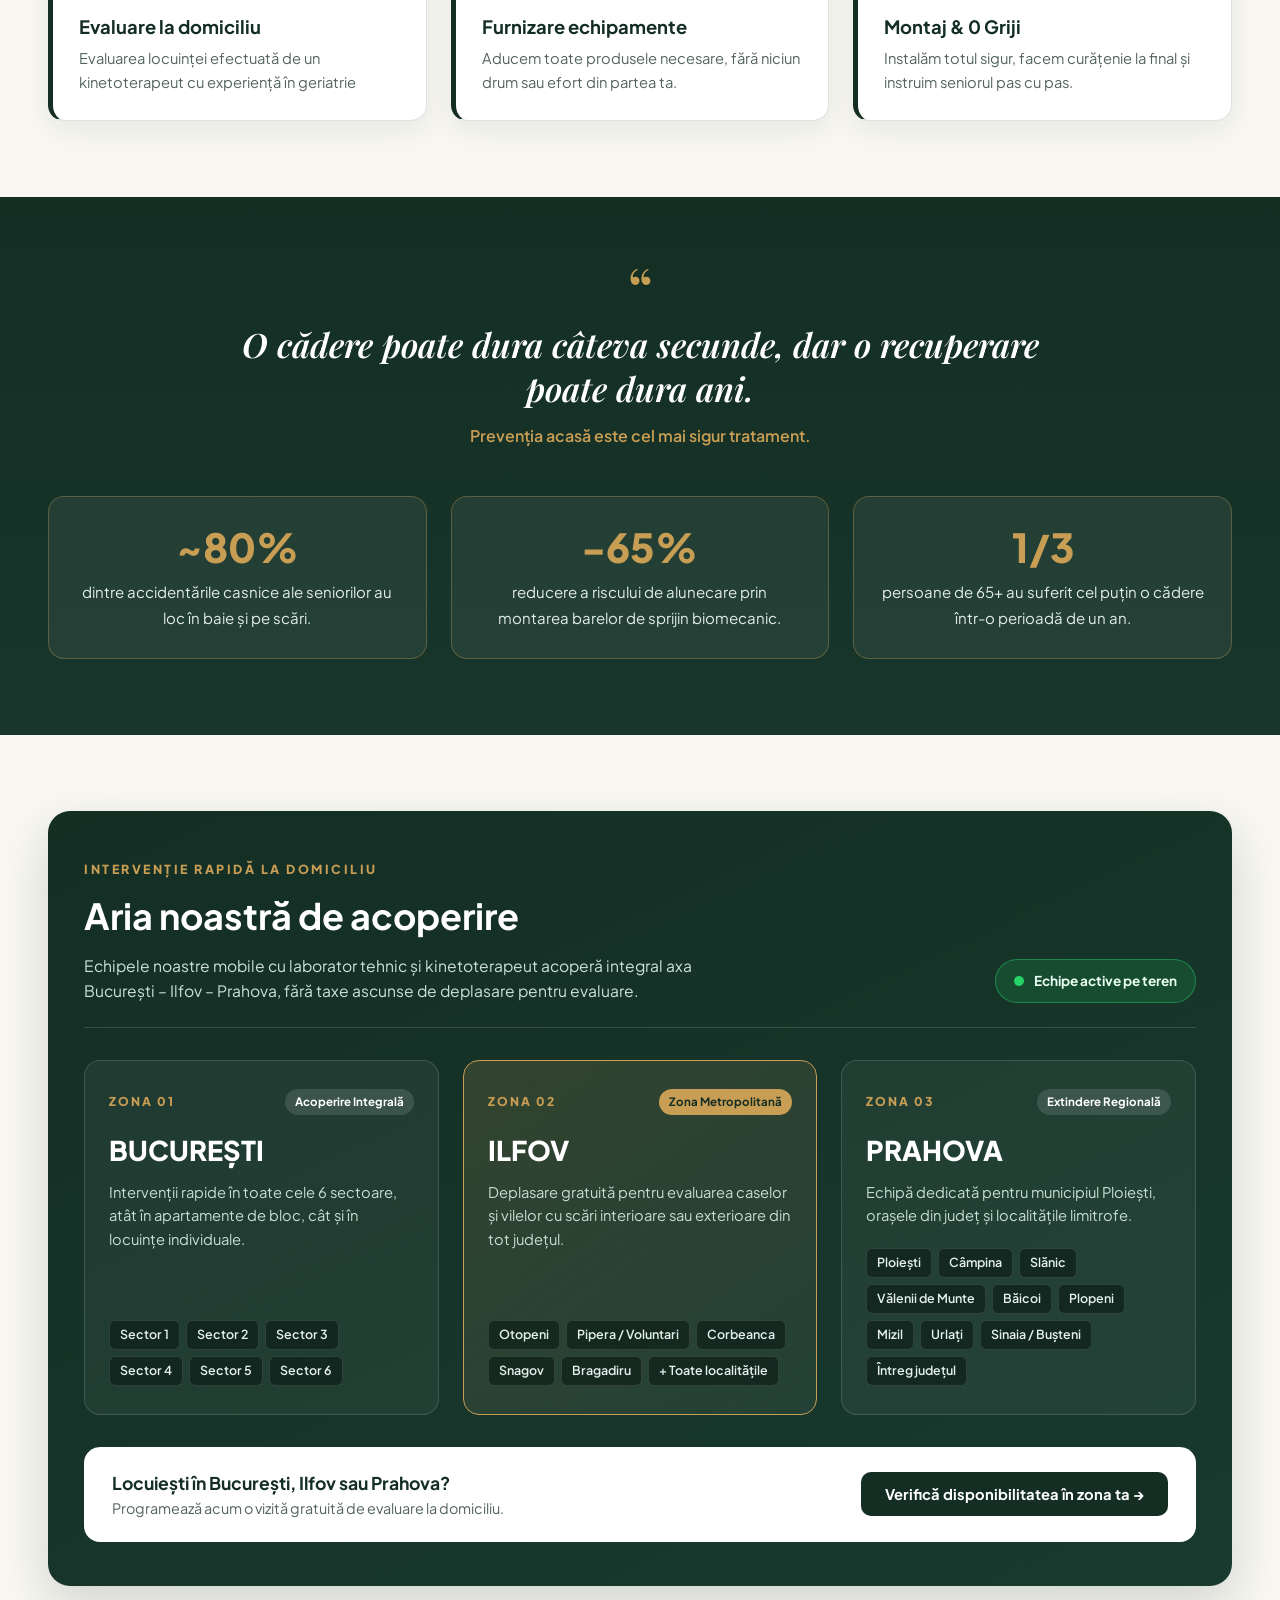
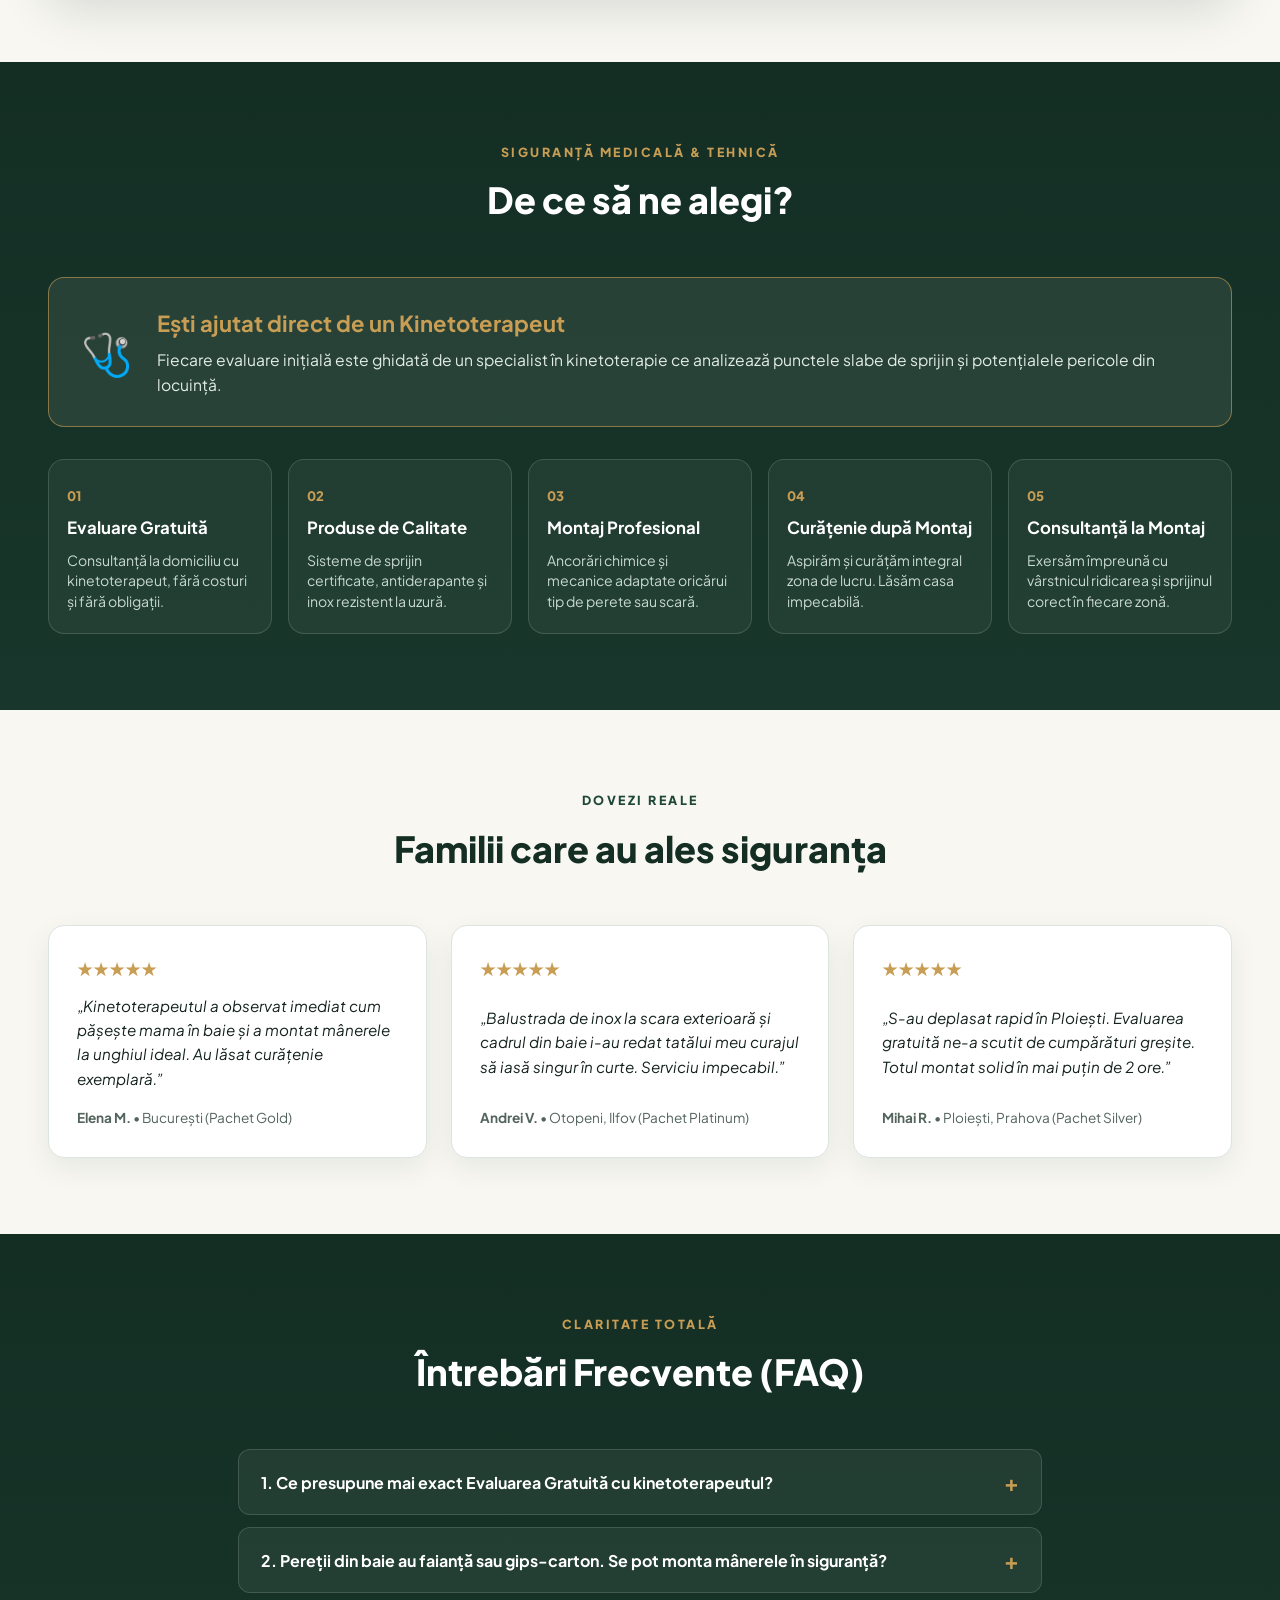
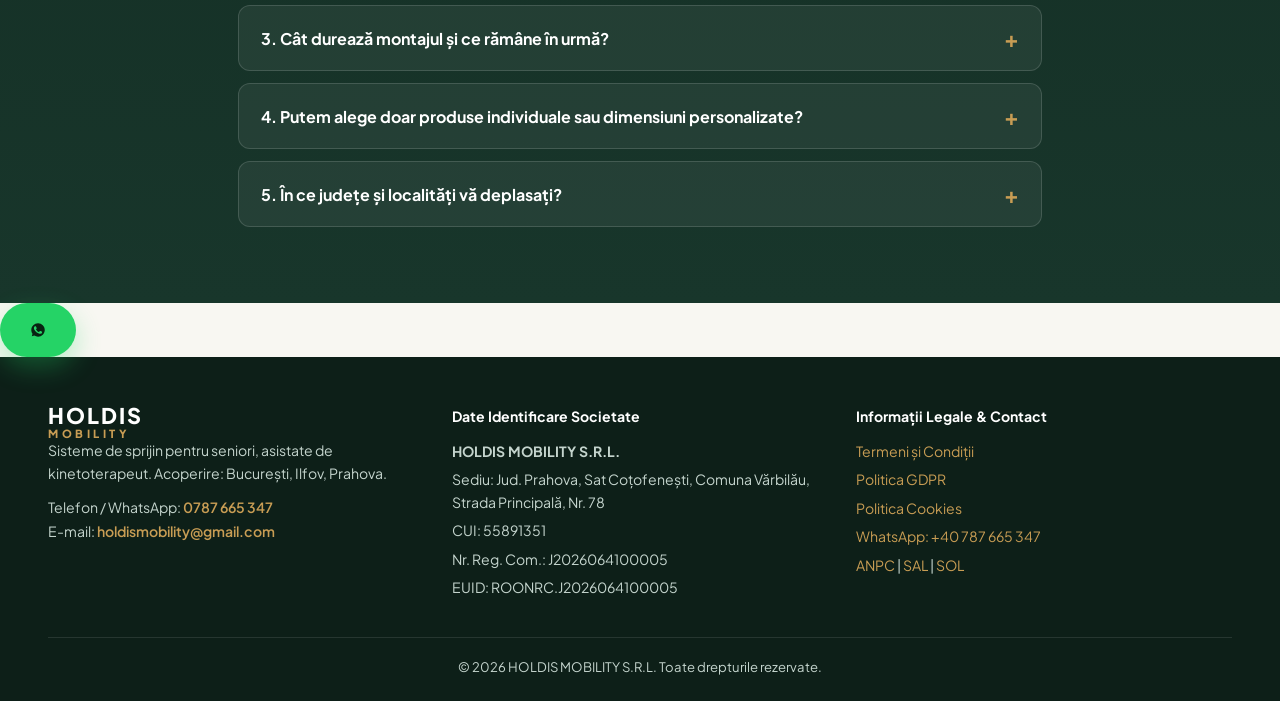
==== commit e6a2c962: "Add files via upload" ====
--- a/index.html
+++ b/index.html
@@ -517,7 +517,7 @@
     </div>
 
     <!-- WIDGET WHATSAPP FIX DREAPTA-JOS -->
-    <a href="https://wa.me/40787665347?text=Bun%C4%83%20ziua!%20Doresc%20mai%20multe%20detalii%20despre%20Holdis%20Mobility." class="whatsapp-float" target="_blank" rel="noopener" aria-label="Contactează-ne pe WhatsApp">
+    <a href="https://wa.me/40787665347?text=Bun%C4%83%20ziua!%20Am%20nevoie%20de%20sfatul%20dumneavoastr%C4%83%20pentru%20alegerea%20produselor." target="_blank" rel="noopener" class="btn-packages-whatsapp btn-wa-compact" class="whatsapp-float" target="_blank" rel="noopener" aria-label="Contactează-ne pe WhatsApp">
         <svg viewBox="0 0 24 24" width="28" height="28" fill="currentColor"><path d="M12.031 6.172c-3.181 0-5.767 2.586-5.768 5.766-.001 1.298.38 2.27 1.019 3.287l-.582 2.128 2.182-.573c.978.58 1.911.928 3.145.929 3.178 0 5.767-2.587 5.768-5.766.001-3.187-2.575-5.77-5.764-5.771zm3.392 8.244c-.144.405-.837.774-1.17.824-.299.045-.677.063-1.092-.069-.252-.08-.575-.187-.988-.365-1.739-.751-2.874-2.502-2.961-2.617-.087-.116-.708-.94-.708-1.793s.448-1.273.607-1.446c.159-.173.346-.217.462-.217l.332.006c.106.005.249-.04.39.298.144.347.491 1.2.534 1.287.043.087.072.188.014.304-.058.116-.087.188-.173.289l-.26.304c-.087.086-.177.18-.076.354.101.174.449.741.964 1.201.662.591 1.221.774 1.394.86s.274.072.376-.043c.101-.116.433-.506.549-.68.116-.173.231-.145.39-.087s1.011.477 1.184.564.289.13.332.202c.045.072.045.419-.1.824z"/></svg>
         <span class="wa-tooltip">WhatsApp Direct</span>
     </a>
@@ -554,10 +554,11 @@
                         <li><a href="legal.html#gdpr">Politica GDPR</a></li>
                         <li><a href="legal.html#cookies">Politica Cookies</a></li>
                         <li><a href="https://wa.me/40787665347" target="_blank" rel="noopener">WhatsApp: +40 787 665 347</a></li>
-                        <li><a href="https://anpc.ro/" target="_blank" rel="noopener">ANPC</a> | <a href="https://anpc.ro/ce-este-sal/" target="_blank" rel="noopener">SAL</a> | <a href="https://ec.europa.eu/consumers/odr" target="_blank" rel="noopener">SOL</a></li>
+                        <li><a href="https://www.anpc.ro/" target="_blank" rel="noopener">ANPC</a> | <a href="https://reclamatiisal.anpc.ro/" target="_blank" rel="noopener">SAL</a> | <a href="https://consumer-redress.ec.europa.eu/index_ro" target="_blank" rel="noopener">SOL</a></li>
                     </ul>
                 </div>
             </div>
+
             <div class="footer-bottom">
                 &copy; <span class="currentYear"></span> HOLDIS MOBILITY S.R.L. Toate drepturile rezervate.
             </div>
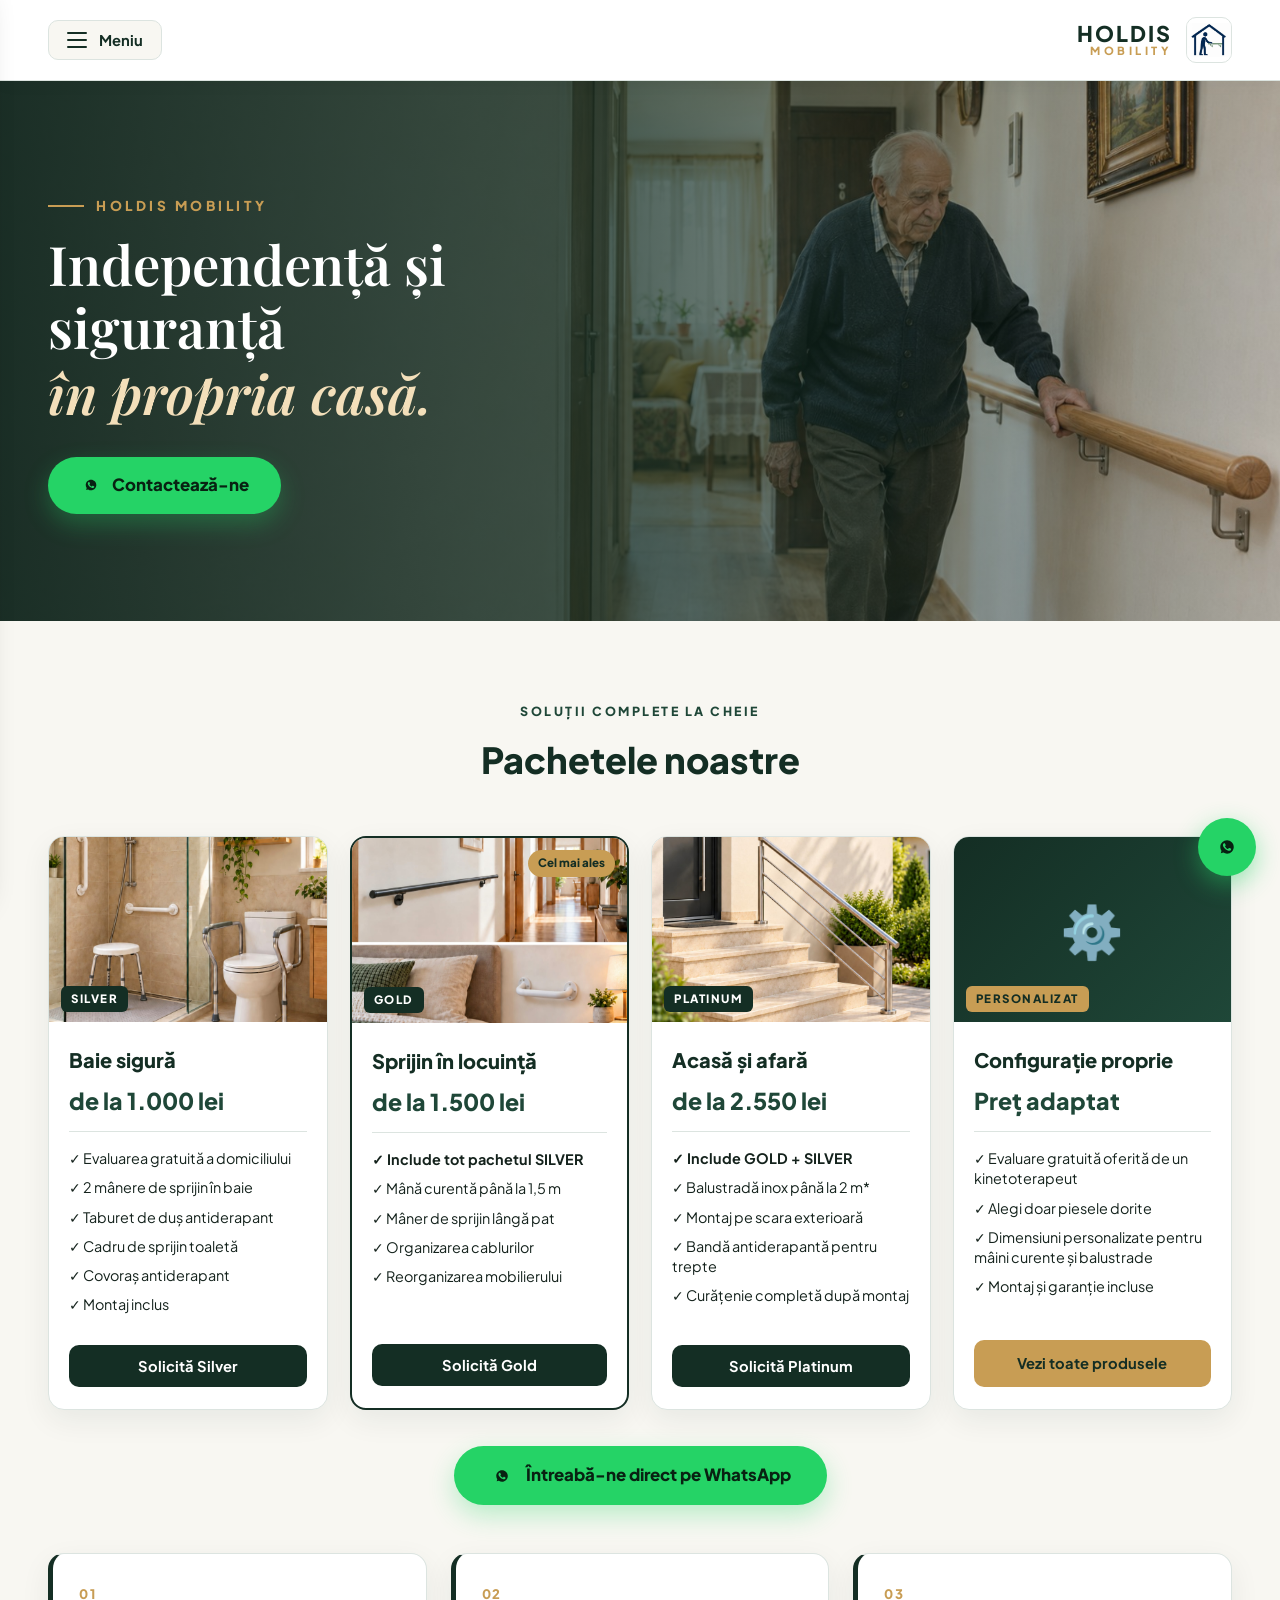
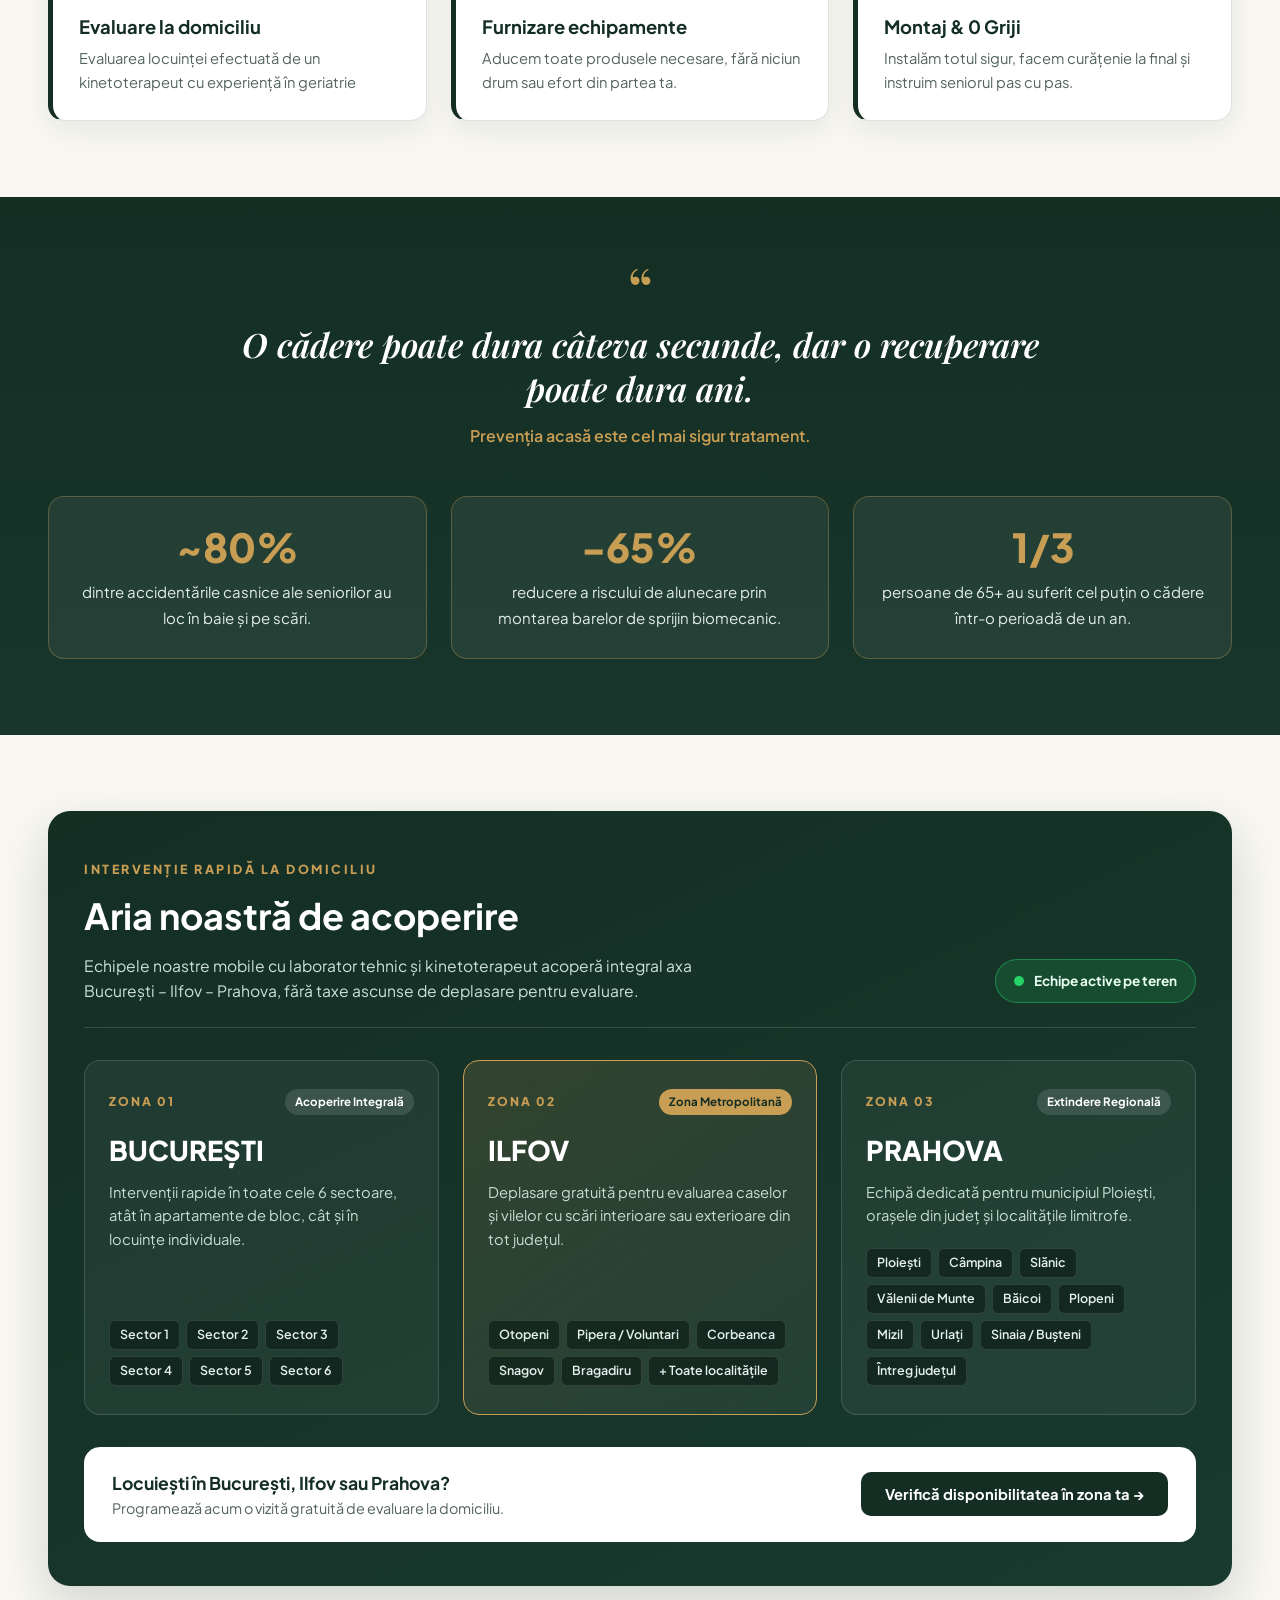
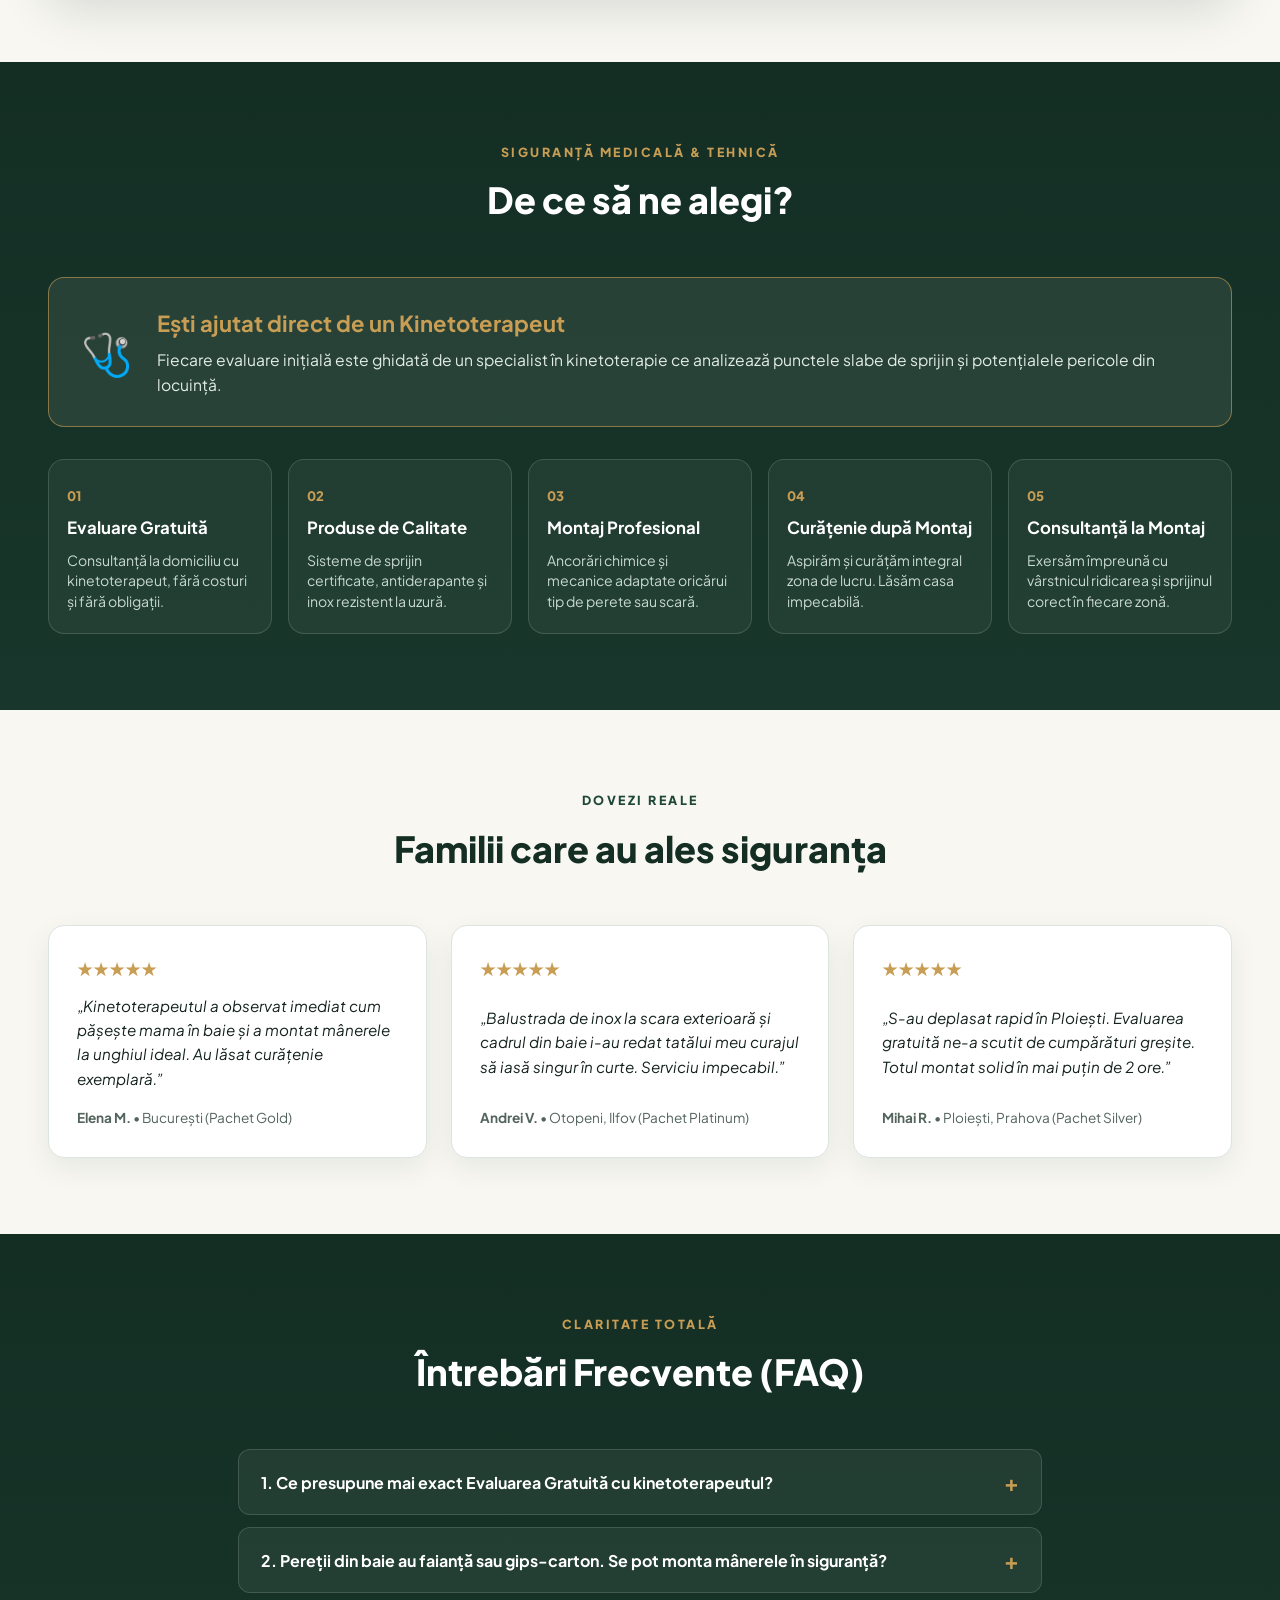
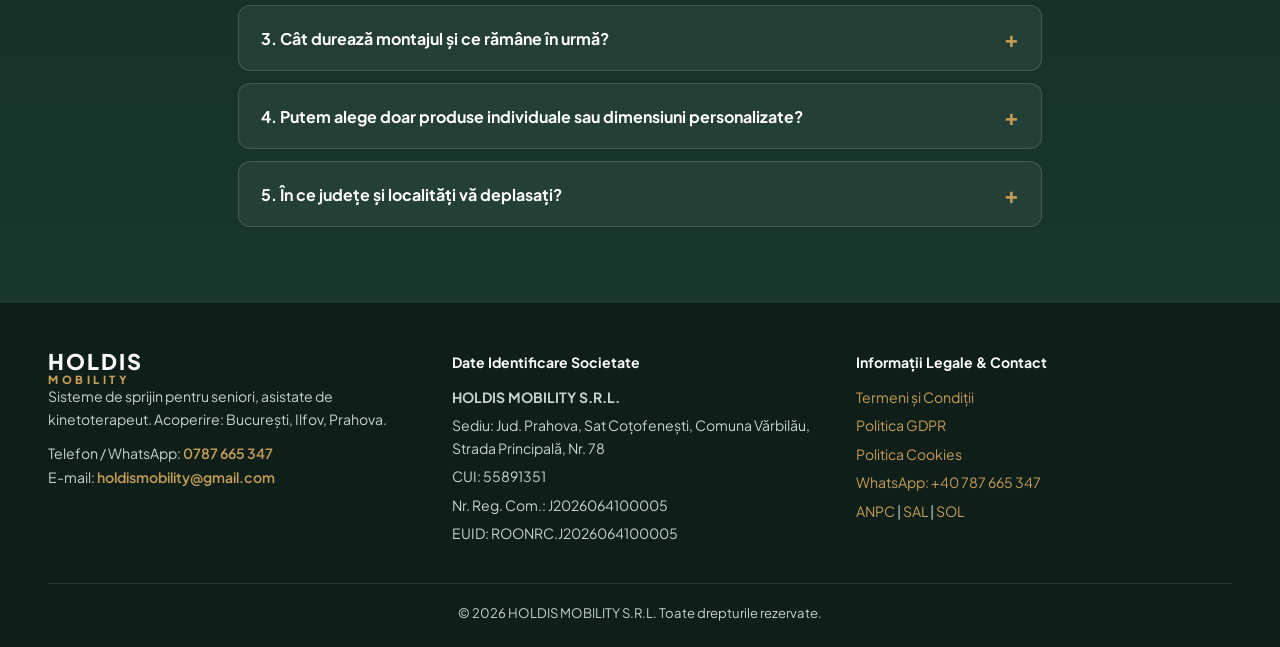
==== commit 7b0fb9df: "Add files via upload" ====
--- a/index.html
+++ b/index.html
@@ -517,10 +517,10 @@
     </div>
 
     <!-- WIDGET WHATSAPP FIX DREAPTA-JOS -->
-    <a href="https://wa.me/40787665347?text=Bun%C4%83%20ziua!%20Am%20nevoie%20de%20sfatul%20dumneavoastr%C4%83%20pentru%20alegerea%20produselor." target="_blank" rel="noopener" class="btn-packages-whatsapp btn-wa-compact" class="whatsapp-float" target="_blank" rel="noopener" aria-label="Contactează-ne pe WhatsApp">
-        <svg viewBox="0 0 24 24" width="28" height="28" fill="currentColor"><path d="M12.031 6.172c-3.181 0-5.767 2.586-5.768 5.766-.001 1.298.38 2.27 1.019 3.287l-.582 2.128 2.182-.573c.978.58 1.911.928 3.145.929 3.178 0 5.767-2.587 5.768-5.766.001-3.187-2.575-5.77-5.764-5.771zm3.392 8.244c-.144.405-.837.774-1.17.824-.299.045-.677.063-1.092-.069-.252-.08-.575-.187-.988-.365-1.739-.751-2.874-2.502-2.961-2.617-.087-.116-.708-.94-.708-1.793s.448-1.273.607-1.446c.159-.173.346-.217.462-.217l.332.006c.106.005.249-.04.39.298.144.347.491 1.2.534 1.287.043.087.072.188.014.304-.058.116-.087.188-.173.289l-.26.304c-.087.086-.177.18-.076.354.101.174.449.741.964 1.201.662.591 1.221.774 1.394.86s.274.072.376-.043c.101-.116.433-.506.549-.68.116-.173.231-.145.39-.087s1.011.477 1.184.564.289.13.332.202c.045.072.045.419-.1.824z"/></svg>
-        <span class="wa-tooltip">WhatsApp Direct</span>
-    </a>
+ <a href="https://wa.me/40787665347?text=Bun%C4%83%20ziua!%20Am%20nevoie%20de%20sfatul%20dumneavoastr%C4%83%20pentru%20alegerea%20produselor." class="whatsapp-float" target="_blank" rel="noopener" aria-label="Contactează-ne pe WhatsApp">
+    <svg viewBox="0 0 24 24" width="28" height="28" fill="currentColor"><path d="M12.031 6.172c-3.181 0-5.767 2.586-5.768 5.766-.001 1.298.38 2.27 1.019 3.287l-.582 2.128 2.182-.573c.978.58 1.911.928 3.145.929 3.178 0 5.767-2.587 5.768-5.766.001-3.187-2.575-5.77-5.764-5.771zm3.392 8.244c-.144.405-.837.774-1.17.824-.299.045-.677.063-1.092-.069-.252-.08-.575-.187-.988-.365-1.739-.751-2.874-2.502-2.961-2.617-.087-.116-.708-.94-.708-1.793s.448-1.273.607-1.446c.159-.173.346-.217.462-.217l.332.006c.106.005.249-.04.39.298.144.347.491 1.2.534 1.287.043.087.072.188.014.304-.058.116-.087.188-.173.289l-.26.304c-.087.086-.177.18-.076.354.101.174.449.741.964 1.201.662.591 1.221.774 1.394.86s.274.072.376-.043c.101-.116.433-.506.549-.68.116-.173.231-.145.39-.087s1.011.477 1.184.564.289.13.332.202c.045.072.045.419-.1.824z"/></svg>
+    <span class="wa-tooltip">WhatsApp Direct</span>
+</a>
 
     <!-- FOOTER LEGAL ROMANIA -->
     <footer class="site-footer">
